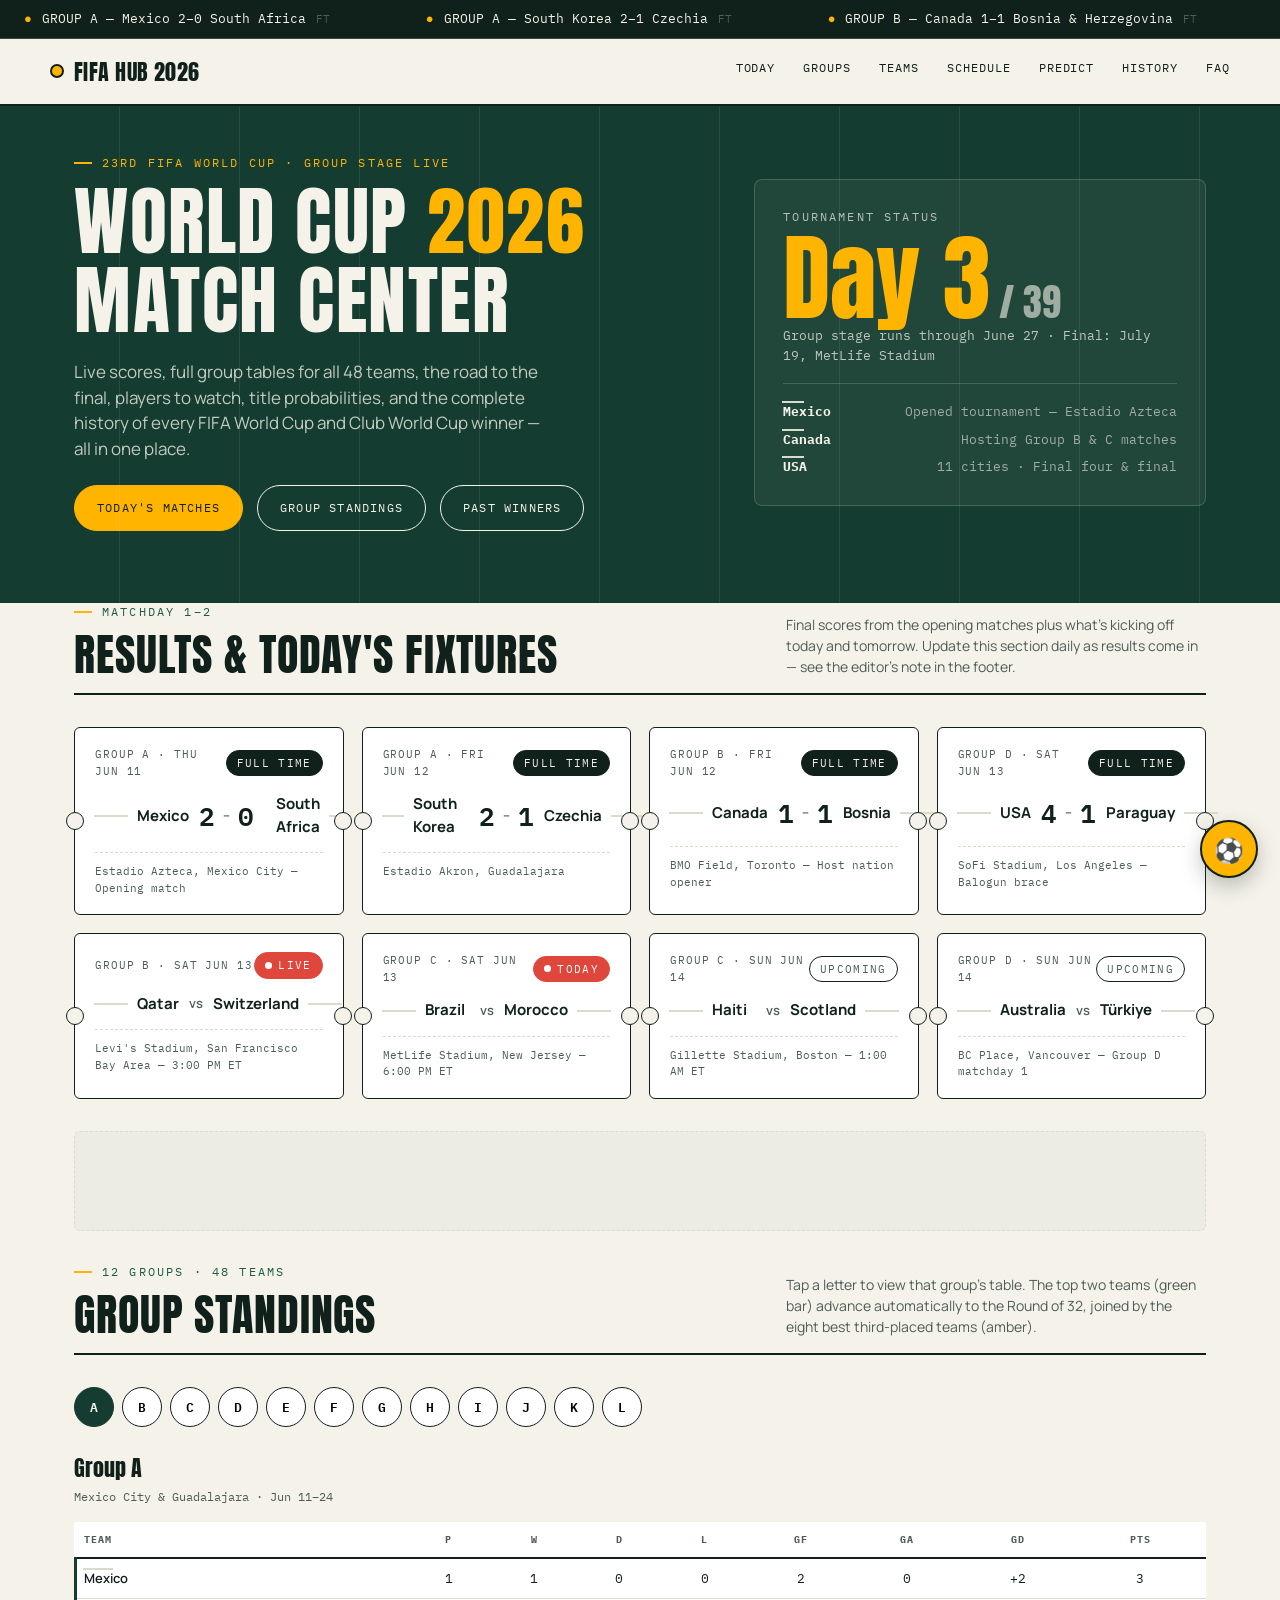
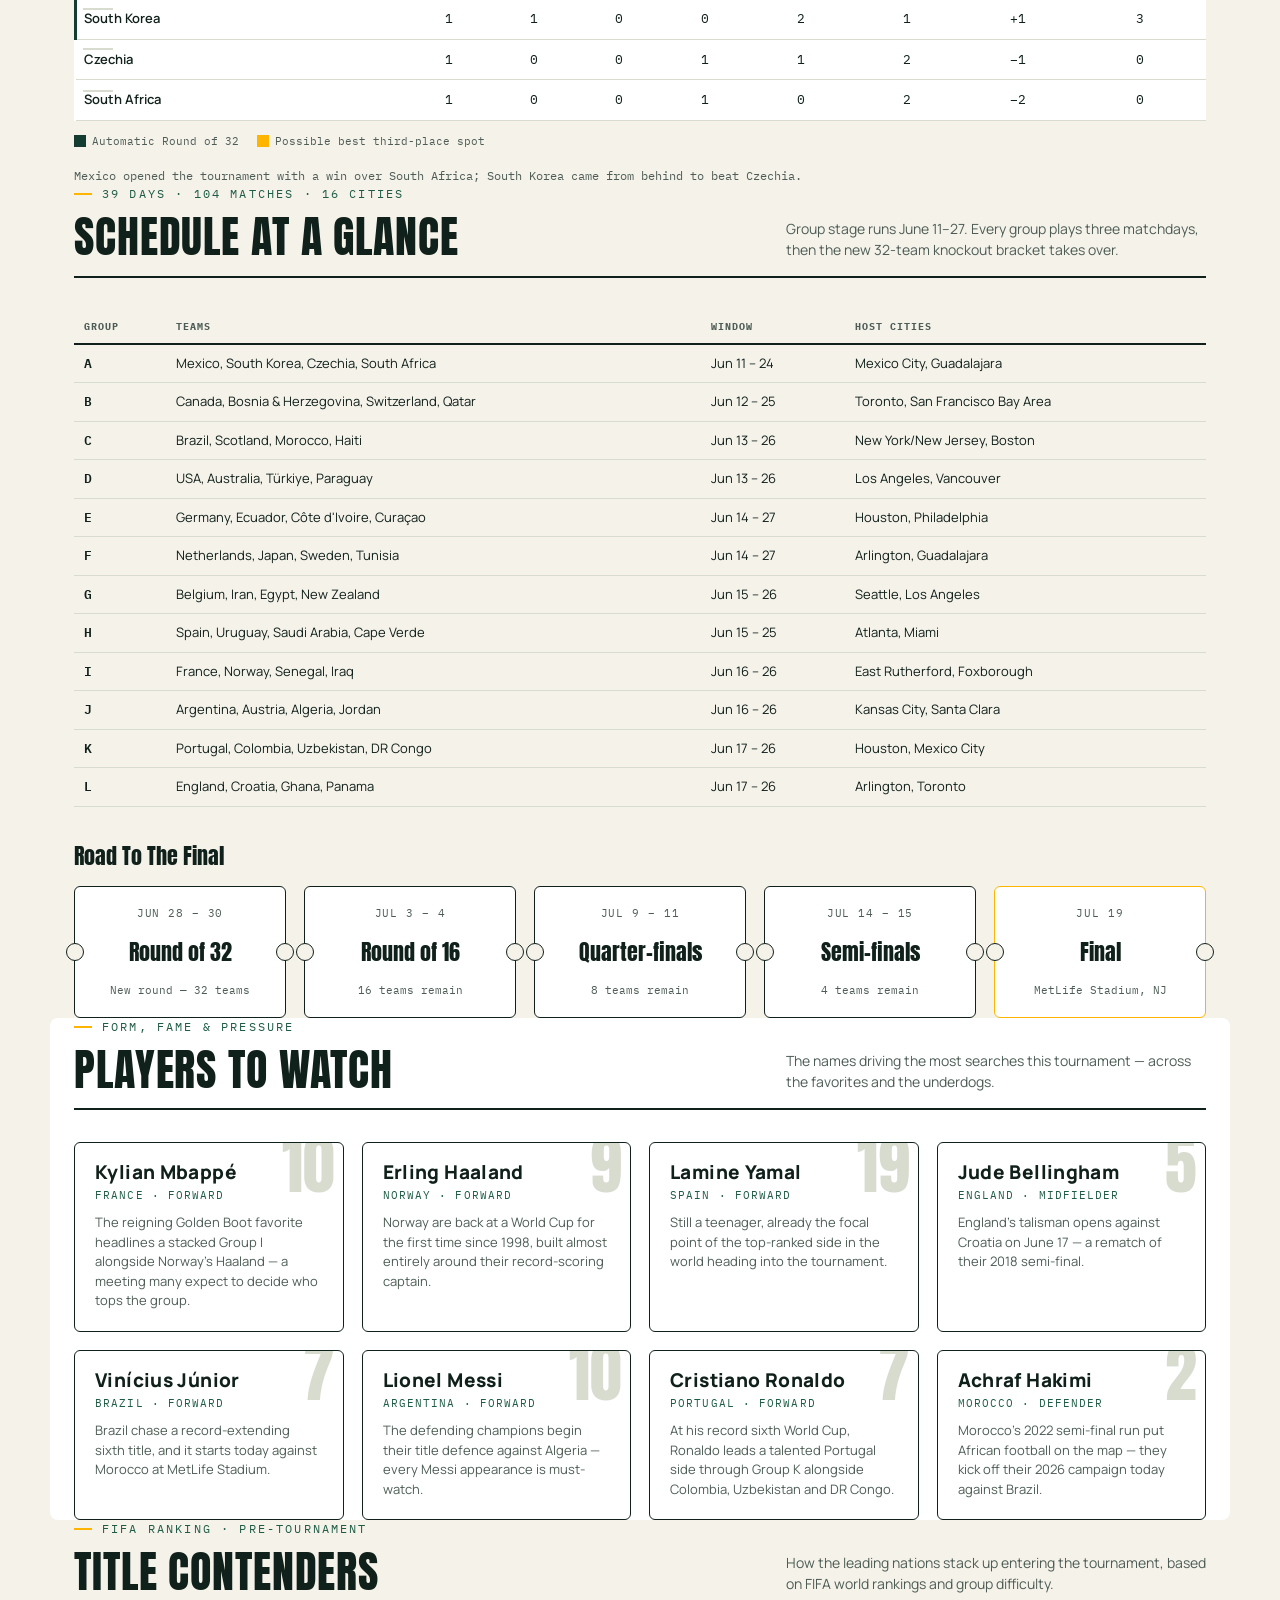
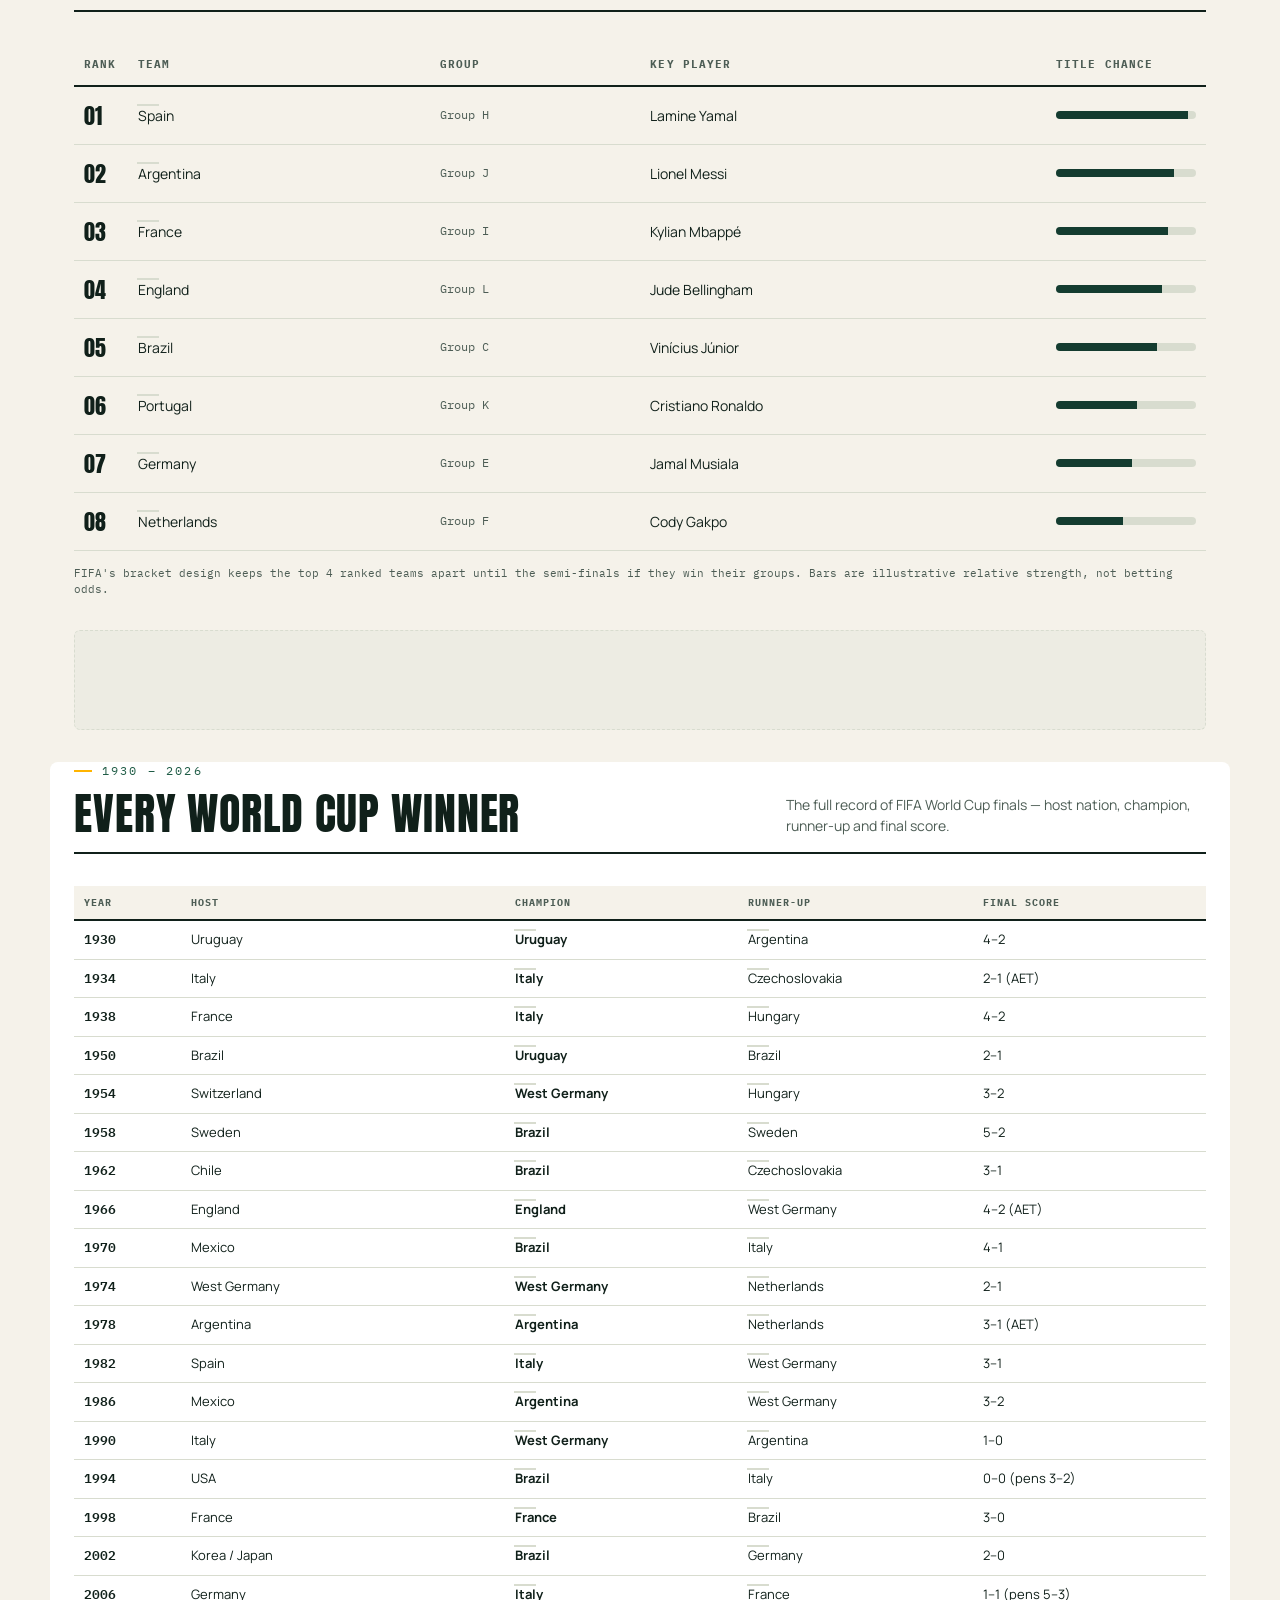
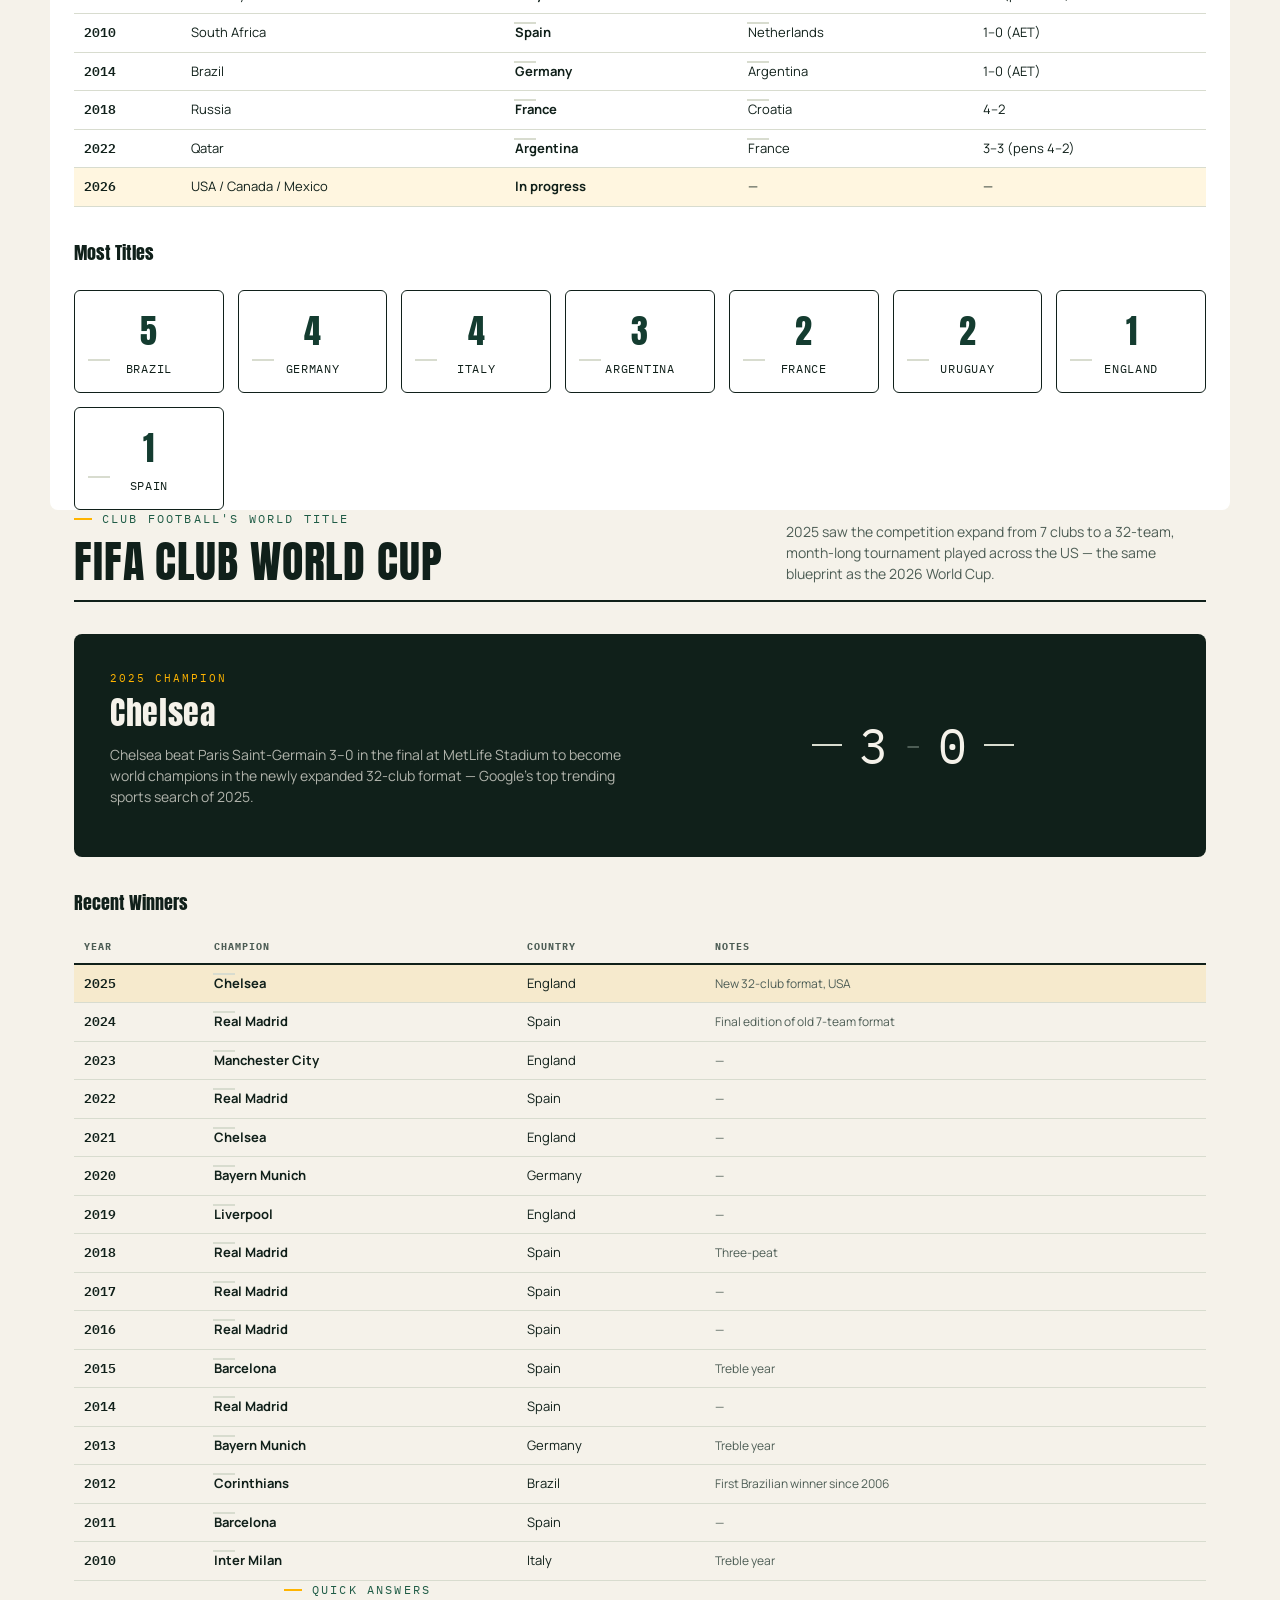
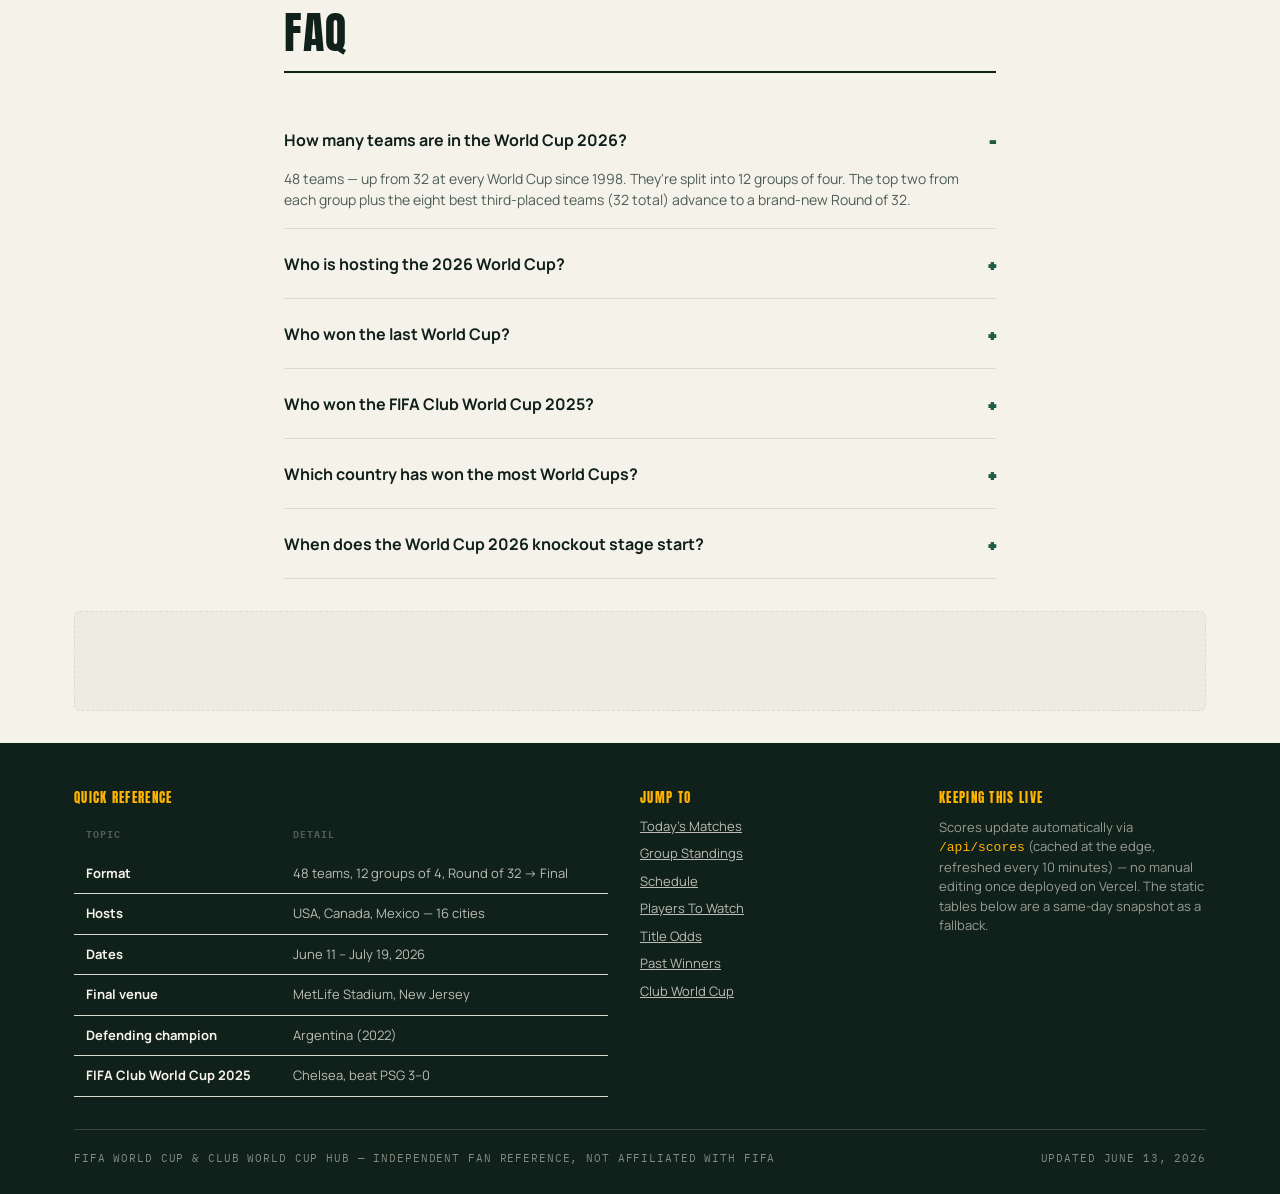
==== index.html @ 1ae53fbd "Add files via upload" ====
<!DOCTYPE html>
<html lang="en">
<head>
<meta charset="UTF-8">
<meta name="viewport" content="width=device-width, initial-scale=1.0">
<title>World Cup 2026 Hub | Live Scores, Groups, Schedule, Past Winners &amp; Club World Cup</title>
<meta name="description" content="FIFA World Cup 2026 hub: live scores and results, full group standings for all 48 teams, match schedule, players to watch, title odds, every World Cup winner since 1930, and the FIFA Club World Cup archive.">
<meta property="og:title" content="World Cup 2026 Hub — Scores, Groups, Schedule &amp; History">
<meta property="og:description" content="Everything FIFA: live World Cup 2026 results, group tables for all 48 teams, the road to the final, and the complete history of World Cup and Club World Cup winners.">
<meta property="og:type" content="website">
<meta name="robots" content="index, follow">
<link rel="canonical" href="https://fifaclub.nx.kg/">
<link rel="preconnect" href="https://fonts.googleapis.com">
<link rel="preconnect" href="https://fonts.gstatic.com" crossorigin>
<link href="https://fonts.googleapis.com/css2?family=Anton&family=IBM+Plex+Mono:wght@400;500;600&family=Manrope:wght@400;500;600;700;800&display=swap" rel="stylesheet">
<link rel="stylesheet" href="style.css">

<!-- Google AdSense — replace ca-pub-XXXXXXXXXXXXXXXX with your publisher ID -->
<script async src="https://pagead2.googlesyndication.com/pagead/js/adsbygoogle.js?client=ca-pub-XXXXXXXXXXXXXXXX" crossorigin="anonymous"></script>

<script type="application/ld+json">
{
  "@context": "https://schema.org",
  "@type": "SportsEvent",
  "name": "FIFA World Cup 2026",
  "sport": "Soccer",
  "startDate": "2026-06-11",
  "endDate": "2026-07-19",
  "location": [
    {"@type":"Place","name":"United States"},
    {"@type":"Place","name":"Canada"},
    {"@type":"Place","name":"Mexico"}
  ],
  "description": "The 2026 FIFA World Cup is the 23rd edition of the tournament, the first to feature 48 teams, co-hosted by the United States, Canada and Mexico from June 11 to July 19, 2026."
}
</script>
<script type="application/ld+json">
{
  "@context": "https://schema.org",
  "@type": "FAQPage",
  "mainEntity": [
    {
      "@type": "Question",
      "name": "How many teams are in the World Cup 2026?",
      "acceptedAnswer": {"@type":"Answer","text":"48 teams, up from 32 in previous tournaments. They are split into 12 groups of four, with the top two from each group plus the eight best third-placed teams advancing to a new round of 32."}
    },
    {
      "@type": "Question",
      "name": "Who is hosting the 2026 World Cup?",
      "acceptedAnswer": {"@type":"Answer","text":"The United States, Canada and Mexico are co-hosting. Matches are played across 16 stadiums in 16 cities, with the final at MetLife Stadium in New Jersey on July 19, 2026."}
    },
    {
      "@type": "Question",
      "name": "Who won the last World Cup?",
      "acceptedAnswer": {"@type":"Answer","text":"Argentina won the 2022 FIFA World Cup in Qatar, beating France on penalties after a 3-3 draw in the final. It was Argentina's third title."}
    },
    {
      "@type": "Question",
      "name": "Who won the FIFA Club World Cup 2025?",
      "acceptedAnswer": {"@type":"Answer","text":"Chelsea won the expanded 32-team FIFA Club World Cup 2025, beating Paris Saint-Germain 3-0 in the final at MetLife Stadium."}
    },
    {
      "@type": "Question",
      "name": "Which country has won the most World Cups?",
      "acceptedAnswer": {"@type":"Answer","text":"Brazil has won the most World Cups with five titles (1958, 1962, 1970, 1994, 2002), followed by Germany and Italy with four each."}
    }
  ]
}
</script>

</head>

<body>

<!-- ===== TICKER ===== -->
<div class="ticker" aria-label="Latest World Cup 2026 scores">
  <div class="ticker-track">
    <span class="ticker-item"><span class="dot">●</span> GROUP A — Mexico 2–0 South Africa <span class="ft">FT</span></span>
    <span class="ticker-item"><span class="dot">●</span> GROUP A — South Korea 2–1 Czechia <span class="ft">FT</span></span>
    <span class="ticker-item"><span class="dot">●</span> GROUP B — Canada 1–1 Bosnia &amp; Herzegovina <span class="ft">FT</span></span>
    <span class="ticker-item"><span class="dot">●</span> GROUP D — USA 4–1 Paraguay <span class="ft">FT</span></span>
    <span class="ticker-item"><span class="live-dot"></span> GROUP B — Qatar vs Switzerland <span class="ft">TODAY 3:00 PM ET</span></span>
    <span class="ticker-item"><span class="live-dot"></span> GROUP C — Brazil vs Morocco <span class="ft">TODAY 6:00 PM ET</span></span>
    <span class="ticker-item"><span class="dot">●</span> GROUP C — Haiti vs Scotland <span class="ft">TOMORROW</span></span>
    <!-- duplicate for seamless scroll -->
    <span class="ticker-item"><span class="dot">●</span> GROUP A — Mexico 2–0 South Africa <span class="ft">FT</span></span>
    <span class="ticker-item"><span class="dot">●</span> GROUP A — South Korea 2–1 Czechia <span class="ft">FT</span></span>
    <span class="ticker-item"><span class="dot">●</span> GROUP B — Canada 1–1 Bosnia &amp; Herzegovina <span class="ft">FT</span></span>
    <span class="ticker-item"><span class="dot">●</span> GROUP D — USA 4–1 Paraguay <span class="ft">FT</span></span>
    <span class="ticker-item"><span class="live-dot"></span> GROUP B — Qatar vs Switzerland <span class="ft">TODAY 3:00 PM ET</span></span>
    <span class="ticker-item"><span class="live-dot"></span> GROUP C — Brazil vs Morocco <span class="ft">TODAY 6:00 PM ET</span></span>
    <span class="ticker-item"><span class="dot">●</span> GROUP C — Haiti vs Scotland <span class="ft">TOMORROW</span></span>
  </div>
</div>

<!-- ===== HEADER ===== -->
<header class="site">
  <div class="wrap nav">
    <div class="logo"><span class="ball"></span> FIFA Hub 2026</div>
    <nav class="nav-links">
      <a href="#today">Today</a>
      <a href="#groups">Groups</a>
      <a href="teams.html">Teams</a>
      <a href="#schedule">Schedule</a>
      <a href="predictions.html">Predict</a>
      <a href="#history">History</a>
      <a href="#faq">FAQ</a>
    </nav>
  </div>
</header>

<!-- ===== HERO ===== -->
<section class="hero" style="padding-top:48px;">
  <div class="wrap hero-grid">
    <div>
      <div class="eyebrow">23rd FIFA World Cup · Group Stage Live</div>
      <h1>World Cup <span>2026</span><br>Match Center</h1>
      <p class="lead">Live scores, full group tables for all 48 teams, the road to the final, players to watch, title probabilities, and the complete history of every FIFA World Cup and Club World Cup winner — all in one place.</p>
      <div class="hero-cta">
        <a href="#today" class="btn primary">Today's Matches</a>
        <a href="#groups" class="btn ghost">Group Standings</a>
        <a href="#history" class="btn ghost">Past Winners</a>
      </div>
    </div>
    <div class="daycard">
      <div class="label">Tournament Status</div>
      <div class="big">Day 3<span style="font-size:0.4em;color:rgba(245,242,234,.6);"> / 39</span></div>
      <div style="font-family:var(--mono);font-size:13px;color:rgba(245,242,234,.75);">Group stage runs through June 27 · Final: July 19, MetLife Stadium</div>
      <hr>
      <div class="host-row"><b><img class="flag-inline" src="https://flagcdn.com/h20/mx.png" alt=""> Mexico</b><span>Opened tournament — Estadio Azteca</span></div>
      <div class="host-row"><b><img class="flag-inline" src="https://flagcdn.com/h20/ca.png" alt=""> Canada</b><span>Hosting Group B &amp; C matches</span></div>
      <div class="host-row"><b><img class="flag-inline" src="https://flagcdn.com/h20/us.png" alt=""> USA</b><span>11 cities · Final four &amp; final</span></div>
    </div>
  </div>
</section>
<!-- ===== TODAY / RESULTS ===== -->
<section id="today" class="wrap">
  <div class="section-head">
    <div>
      <div class="eyebrow">Matchday 1–2</div>
      <h2>Results &amp; Today's Fixtures</h2>
    </div>
    <p>Final scores from the opening matches plus what's kicking off today and tomorrow. Update this section daily as results come in — see the editor's note in the footer.</p>
  </div>
  <div class="match-grid">

    <div class="ticket">
      <div class="meta"><span>Group A · Thu Jun 11</span><span class="tag full">Full Time</span></div>
      <div class="teams">
        <div class="team"><img class="flag" src="https://flagcdn.com/h40/mx.png" alt="" loading="lazy"> Mexico</div>
        <div class="score">2 <span class="vs">–</span> 0</div>
        <div class="team right"><img class="flag" src="https://flagcdn.com/h40/za.png" alt="" loading="lazy"> South Africa</div>
      </div>
      <div class="venue">Estadio Azteca, Mexico City — Opening match</div>
    </div>

    <div class="ticket">
      <div class="meta"><span>Group A · Fri Jun 12</span><span class="tag full">Full Time</span></div>
      <div class="teams">
        <div class="team"><img class="flag" src="https://flagcdn.com/h40/kr.png" alt="" loading="lazy"> South Korea</div>
        <div class="score">2 <span class="vs">–</span> 1</div>
        <div class="team right"><img class="flag" src="https://flagcdn.com/h40/cz.png" alt="" loading="lazy"> Czechia</div>
      </div>
      <div class="venue">Estadio Akron, Guadalajara</div>
    </div>

    <div class="ticket">
      <div class="meta"><span>Group B · Fri Jun 12</span><span class="tag full">Full Time</span></div>
      <div class="teams">
        <div class="team"><img class="flag" src="https://flagcdn.com/h40/ca.png" alt="" loading="lazy"> Canada</div>
        <div class="score">1 <span class="vs">–</span> 1</div>
        <div class="team right"><img class="flag" src="https://flagcdn.com/h40/ba.png" alt="" loading="lazy"> Bosnia</div>
      </div>
      <div class="venue">BMO Field, Toronto — Host nation opener</div>
    </div>

    <div class="ticket">
      <div class="meta"><span>Group D · Sat Jun 13</span><span class="tag full">Full Time</span></div>
      <div class="teams">
        <div class="team"><img class="flag" src="https://flagcdn.com/h40/us.png" alt="" loading="lazy"> USA</div>
        <div class="score">4 <span class="vs">–</span> 1</div>
        <div class="team right"><img class="flag" src="https://flagcdn.com/h40/py.png" alt="" loading="lazy"> Paraguay</div>
      </div>
      <div class="venue">SoFi Stadium, Los Angeles — Balogun brace</div>
    </div>

    <div class="ticket">
      <div class="meta"><span>Group B · Sat Jun 13</span><span class="tag live">Live</span></div>
      <div class="teams">
        <div class="team"><img class="flag" src="https://flagcdn.com/h40/qa.png" alt="" loading="lazy"> Qatar</div>
        <div class="score"><span class="vs">vs</span></div>
        <div class="team right"><img class="flag" src="https://flagcdn.com/h40/ch.png" alt="" loading="lazy"> Switzerland</div>
      </div>
      <div class="venue">Levi's Stadium, San Francisco Bay Area — 3:00 PM ET</div>
    </div>

    <div class="ticket">
      <div class="meta"><span>Group C · Sat Jun 13</span><span class="tag live">Today</span></div>
      <div class="teams">
        <div class="team"><img class="flag" src="https://flagcdn.com/h40/br.png" alt="" loading="lazy"> Brazil</div>
        <div class="score"><span class="vs">vs</span></div>
        <div class="team right"><img class="flag" src="https://flagcdn.com/h40/ma.png" alt="" loading="lazy"> Morocco</div>
      </div>
      <div class="venue">MetLife Stadium, New Jersey — 6:00 PM ET</div>
    </div>

    <div class="ticket">
      <div class="meta"><span>Group C · Sun Jun 14</span><span class="tag">Upcoming</span></div>
      <div class="teams">
        <div class="team"><img class="flag" src="https://flagcdn.com/h40/ht.png" alt="" loading="lazy"> Haiti</div>
        <div class="score"><span class="vs">vs</span></div>
        <div class="team right"><img class="flag" src="https://flagcdn.com/h40/gb-sct.png" alt="" loading="lazy"> Scotland</div>
      </div>
      <div class="venue">Gillette Stadium, Boston — 1:00 AM ET</div>
    </div>

    <div class="ticket">
      <div class="meta"><span>Group D · Sun Jun 14</span><span class="tag">Upcoming</span></div>
      <div class="teams">
        <div class="team"><img class="flag" src="https://flagcdn.com/h40/au.png" alt="" loading="lazy"> Australia</div>
        <div class="score"><span class="vs">vs</span></div>
        <div class="team right"><img class="flag" src="https://flagcdn.com/h40/tr.png" alt="" loading="lazy"> Türkiye</div>
      </div>
      <div class="venue">BC Place, Vancouver — Group D matchday 1</div>
    </div>

  </div>
</section>

<div class="ad-slot">
  <div class="ad-inner">
    <ins class="adsbygoogle" style="display:block;width:100%;" data-ad-client="ca-pub-XXXXXXXXXXXXXXXX" data-ad-slot="XXXXXXXXXX" data-ad-format="auto" data-full-width-responsive="true"></ins>
  </div>
</div>
<script>(adsbygoogle = window.adsbygoogle || []).push({});</script>

<section id="groups" class="wrap">
  <div class="section-head">
    <div><div class="eyebrow">12 Groups · 48 Teams</div><h2>Group Standings</h2></div>
    <p>Tap a letter to view that group's table. The top two teams (green bar) advance automatically to the Round of 32, joined by the eight best third-placed teams (amber).</p>
  </div>
  <div class="group-controls" role="tablist" aria-label="World Cup groups">
    <button class="group-btn active" data-group="A" type="button">A</button>
    <button class="group-btn" data-group="B" type="button">B</button>
    <button class="group-btn" data-group="C" type="button">C</button>
    <button class="group-btn" data-group="D" type="button">D</button>
    <button class="group-btn" data-group="E" type="button">E</button>
    <button class="group-btn" data-group="F" type="button">F</button>
    <button class="group-btn" data-group="G" type="button">G</button>
    <button class="group-btn" data-group="H" type="button">H</button>
    <button class="group-btn" data-group="I" type="button">I</button>
    <button class="group-btn" data-group="J" type="button">J</button>
    <button class="group-btn" data-group="K" type="button">K</button>
    <button class="group-btn" data-group="L" type="button">L</button>
  </div>
  <div class="group-panel active" id="group-A" data-group-panel="A">
    <div class="group-title">Group A</div>
    <div class="group-sub">Mexico City &amp; Guadalajara &middot; Jun 11–24</div>
    <table class="standings">
      <thead><tr><th style="text-align:left;">Team</th><th>P</th><th>W</th><th>D</th><th>L</th><th>GF</th><th>GA</th><th>GD</th><th>Pts</th></tr></thead>
      <tbody>
        <tr><td class="team"><img class="flag" src="https://flagcdn.com/h40/mx.png" alt="" loading="lazy">Mexico</td><td>1</td><td>1</td><td>0</td><td>0</td><td>2</td><td>0</td><td>+2</td><td>3</td></tr>
        <tr><td class="team"><img class="flag" src="https://flagcdn.com/h40/kr.png" alt="" loading="lazy">South Korea</td><td>1</td><td>1</td><td>0</td><td>0</td><td>2</td><td>1</td><td>+1</td><td>3</td></tr>
        <tr><td class="team"><img class="flag" src="https://flagcdn.com/h40/cz.png" alt="" loading="lazy">Czechia</td><td>1</td><td>0</td><td>0</td><td>1</td><td>1</td><td>2</td><td>−1</td><td>0</td></tr>
        <tr><td class="team"><img class="flag" src="https://flagcdn.com/h40/za.png" alt="" loading="lazy">South Africa</td><td>1</td><td>0</td><td>0</td><td>1</td><td>0</td><td>2</td><td>−2</td><td>0</td></tr>
      </tbody>
    </table>
    <div class="group-legend"><span><i class="swatch adv"></i> Automatic Round of 32</span><span><i class="swatch maybe"></i> Possible best third-place spot</span></div>
    <div class="fixtures-mini">Mexico opened the tournament with a win over South Africa; South Korea came from behind to beat Czechia.</div>
  </div>
  <div class="group-panel" id="group-B" data-group-panel="B">
    <div class="group-title">Group B</div>
    <div class="group-sub">Toronto &amp; San Francisco Bay Area &middot; Jun 12–25</div>
    <table class="standings">
      <thead><tr><th style="text-align:left;">Team</th><th>P</th><th>W</th><th>D</th><th>L</th><th>GF</th><th>GA</th><th>GD</th><th>Pts</th></tr></thead>
      <tbody>
        <tr><td class="team"><img class="flag" src="https://flagcdn.com/h40/ca.png" alt="" loading="lazy">Canada</td><td>1</td><td>0</td><td>1</td><td>0</td><td>1</td><td>1</td><td>0</td><td>1</td></tr>
        <tr><td class="team"><img class="flag" src="https://flagcdn.com/h40/ba.png" alt="" loading="lazy">Bosnia &amp; Herzegovina</td><td>1</td><td>0</td><td>1</td><td>0</td><td>1</td><td>1</td><td>0</td><td>1</td></tr>
        <tr><td class="team"><img class="flag" src="https://flagcdn.com/h40/ch.png" alt="" loading="lazy">Switzerland</td><td>0</td><td>0</td><td>0</td><td>0</td><td>0</td><td>0</td><td>0</td><td>0</td></tr>
        <tr><td class="team"><img class="flag" src="https://flagcdn.com/h40/qa.png" alt="" loading="lazy">Qatar</td><td>0</td><td>0</td><td>0</td><td>0</td><td>0</td><td>0</td><td>0</td><td>0</td></tr>
      </tbody>
    </table>
    <div class="group-legend"><span><i class="swatch adv"></i> Automatic Round of 32</span><span><i class="swatch maybe"></i> Possible best third-place spot</span></div>
    <div class="fixtures-mini">Canada's first-ever World Cup point came via a 1–1 draw with Bosnia. Qatar face Switzerland today.</div>
  </div>
  <div class="group-panel" id="group-C" data-group-panel="C">
    <div class="group-title">Group C</div>
    <div class="group-sub">New York/New Jersey &amp; Boston &middot; Jun 13–26</div>
    <table class="standings">
      <thead><tr><th style="text-align:left;">Team</th><th>P</th><th>W</th><th>D</th><th>L</th><th>GF</th><th>GA</th><th>GD</th><th>Pts</th></tr></thead>
      <tbody>
        <tr><td class="team"><img class="flag" src="https://flagcdn.com/h40/br.png" alt="" loading="lazy">Brazil</td><td>0</td><td>0</td><td>0</td><td>0</td><td>0</td><td>0</td><td>0</td><td>0</td></tr>
        <tr><td class="team"><img class="flag" src="https://flagcdn.com/h40/gb-sct.png" alt="" loading="lazy">Scotland</td><td>0</td><td>0</td><td>0</td><td>0</td><td>0</td><td>0</td><td>0</td><td>0</td></tr>
        <tr><td class="team"><img class="flag" src="https://flagcdn.com/h40/ma.png" alt="" loading="lazy">Morocco</td><td>0</td><td>0</td><td>0</td><td>0</td><td>0</td><td>0</td><td>0</td><td>0</td></tr>
        <tr><td class="team"><img class="flag" src="https://flagcdn.com/h40/ht.png" alt="" loading="lazy">Haiti</td><td>0</td><td>0</td><td>0</td><td>0</td><td>0</td><td>0</td><td>0</td><td>0</td></tr>
      </tbody>
    </table>
    <div class="group-legend"><span><i class="swatch adv"></i> Automatic Round of 32</span><span><i class="swatch maybe"></i> Possible best third-place spot</span></div>
    <div class="fixtures-mini">Brazil face Morocco today at MetLife Stadium; Haiti play their first World Cup match in 52 years against Scotland.</div>
  </div>
  <div class="group-panel" id="group-D" data-group-panel="D">
    <div class="group-title">Group D</div>
    <div class="group-sub">Los Angeles &amp; Vancouver &middot; Jun 13–26</div>
    <table class="standings">
      <thead><tr><th style="text-align:left;">Team</th><th>P</th><th>W</th><th>D</th><th>L</th><th>GF</th><th>GA</th><th>GD</th><th>Pts</th></tr></thead>
      <tbody>
        <tr><td class="team"><img class="flag" src="https://flagcdn.com/h40/us.png" alt="" loading="lazy">USA</td><td>1</td><td>1</td><td>0</td><td>0</td><td>4</td><td>1</td><td>+3</td><td>3</td></tr>
        <tr><td class="team"><img class="flag" src="https://flagcdn.com/h40/au.png" alt="" loading="lazy">Australia</td><td>0</td><td>0</td><td>0</td><td>0</td><td>0</td><td>0</td><td>0</td><td>0</td></tr>
        <tr><td class="team"><img class="flag" src="https://flagcdn.com/h40/tr.png" alt="" loading="lazy">Türkiye</td><td>0</td><td>0</td><td>0</td><td>0</td><td>0</td><td>0</td><td>0</td><td>0</td></tr>
        <tr><td class="team"><img class="flag" src="https://flagcdn.com/h40/py.png" alt="" loading="lazy">Paraguay</td><td>1</td><td>0</td><td>0</td><td>1</td><td>1</td><td>4</td><td>−3</td><td>0</td></tr>
      </tbody>
    </table>
    <div class="group-legend"><span><i class="swatch adv"></i> Automatic Round of 32</span><span><i class="swatch maybe"></i> Possible best third-place spot</span></div>
    <div class="fixtures-mini">The co-host USA opened with a 4–1 win over Paraguay, Folarin Balogun scoring twice.</div>
  </div>
  <div class="group-panel" id="group-E" data-group-panel="E">
    <div class="group-title">Group E</div>
    <div class="group-sub">Houston &amp; Philadelphia &middot; Jun 14–27</div>
    <table class="standings">
      <thead><tr><th style="text-align:left;">Team</th><th>P</th><th>W</th><th>D</th><th>L</th><th>GF</th><th>GA</th><th>GD</th><th>Pts</th></tr></thead>
      <tbody>
        <tr><td class="team"><img class="flag" src="https://flagcdn.com/h40/de.png" alt="" loading="lazy">Germany</td><td>0</td><td>0</td><td>0</td><td>0</td><td>0</td><td>0</td><td>0</td><td>0</td></tr>
        <tr><td class="team"><img class="flag" src="https://flagcdn.com/h40/ec.png" alt="" loading="lazy">Ecuador</td><td>0</td><td>0</td><td>0</td><td>0</td><td>0</td><td>0</td><td>0</td><td>0</td></tr>
        <tr><td class="team"><img class="flag" src="https://flagcdn.com/h40/ci.png" alt="" loading="lazy">Côte d'Ivoire</td><td>0</td><td>0</td><td>0</td><td>0</td><td>0</td><td>0</td><td>0</td><td>0</td></tr>
        <tr><td class="team"><img class="flag" src="https://flagcdn.com/h40/cw.png" alt="" loading="lazy">Curaçao</td><td>0</td><td>0</td><td>0</td><td>0</td><td>0</td><td>0</td><td>0</td><td>0</td></tr>
      </tbody>
    </table>
    <div class="group-legend"><span><i class="swatch adv"></i> Automatic Round of 32</span><span><i class="swatch maybe"></i> Possible best third-place spot</span></div>
    <div class="fixtures-mini">Curaçao — population under 150,000 — make their World Cup debut as the smallest nation ever to qualify.</div>
  </div>
  <div class="group-panel" id="group-F" data-group-panel="F">
    <div class="group-title">Group F</div>
    <div class="group-sub">Arlington &amp; Guadalajara &middot; Jun 14–27</div>
    <table class="standings">
      <thead><tr><th style="text-align:left;">Team</th><th>P</th><th>W</th><th>D</th><th>L</th><th>GF</th><th>GA</th><th>GD</th><th>Pts</th></tr></thead>
      <tbody>
        <tr><td class="team"><img class="flag" src="https://flagcdn.com/h40/nl.png" alt="" loading="lazy">Netherlands</td><td>0</td><td>0</td><td>0</td><td>0</td><td>0</td><td>0</td><td>0</td><td>0</td></tr>
        <tr><td class="team"><img class="flag" src="https://flagcdn.com/h40/jp.png" alt="" loading="lazy">Japan</td><td>0</td><td>0</td><td>0</td><td>0</td><td>0</td><td>0</td><td>0</td><td>0</td></tr>
        <tr><td class="team"><img class="flag" src="https://flagcdn.com/h40/se.png" alt="" loading="lazy">Sweden</td><td>0</td><td>0</td><td>0</td><td>0</td><td>0</td><td>0</td><td>0</td><td>0</td></tr>
        <tr><td class="team"><img class="flag" src="https://flagcdn.com/h40/tn.png" alt="" loading="lazy">Tunisia</td><td>0</td><td>0</td><td>0</td><td>0</td><td>0</td><td>0</td><td>0</td><td>0</td></tr>
      </tbody>
    </table>
    <div class="group-legend"><span><i class="swatch adv"></i> Automatic Round of 32</span><span><i class="swatch maybe"></i> Possible best third-place spot</span></div>
    <div class="fixtures-mini">Sweden return to the World Cup for the first time since 2018.</div>
  </div>
  <div class="group-panel" id="group-G" data-group-panel="G">
    <div class="group-title">Group G</div>
    <div class="group-sub">Seattle &amp; Los Angeles &middot; Jun 15–26</div>
    <table class="standings">
      <thead><tr><th style="text-align:left;">Team</th><th>P</th><th>W</th><th>D</th><th>L</th><th>GF</th><th>GA</th><th>GD</th><th>Pts</th></tr></thead>
      <tbody>
        <tr><td class="team"><img class="flag" src="https://flagcdn.com/h40/be.png" alt="" loading="lazy">Belgium</td><td>0</td><td>0</td><td>0</td><td>0</td><td>0</td><td>0</td><td>0</td><td>0</td></tr>
        <tr><td class="team"><img class="flag" src="https://flagcdn.com/h40/ir.png" alt="" loading="lazy">Iran</td><td>0</td><td>0</td><td>0</td><td>0</td><td>0</td><td>0</td><td>0</td><td>0</td></tr>
        <tr><td class="team"><img class="flag" src="https://flagcdn.com/h40/eg.png" alt="" loading="lazy">Egypt</td><td>0</td><td>0</td><td>0</td><td>0</td><td>0</td><td>0</td><td>0</td><td>0</td></tr>
        <tr><td class="team"><img class="flag" src="https://flagcdn.com/h40/nz.png" alt="" loading="lazy">New Zealand</td><td>0</td><td>0</td><td>0</td><td>0</td><td>0</td><td>0</td><td>0</td><td>0</td></tr>
      </tbody>
    </table>
    <div class="group-legend"><span><i class="swatch adv"></i> Automatic Round of 32</span><span><i class="swatch maybe"></i> Possible best third-place spot</span></div>
    <div class="fixtures-mini">Egypt return for the first time since 1990; New Zealand qualified via the inter-confederation playoff.</div>
  </div>
  <div class="group-panel" id="group-H" data-group-panel="H">
    <div class="group-title">Group H</div>
    <div class="group-sub">Atlanta &amp; Miami &middot; Jun 15–25</div>
    <table class="standings">
      <thead><tr><th style="text-align:left;">Team</th><th>P</th><th>W</th><th>D</th><th>L</th><th>GF</th><th>GA</th><th>GD</th><th>Pts</th></tr></thead>
      <tbody>
        <tr><td class="team"><img class="flag" src="https://flagcdn.com/h40/es.png" alt="" loading="lazy">Spain</td><td>0</td><td>0</td><td>0</td><td>0</td><td>0</td><td>0</td><td>0</td><td>0</td></tr>
        <tr><td class="team"><img class="flag" src="https://flagcdn.com/h40/uy.png" alt="" loading="lazy">Uruguay</td><td>0</td><td>0</td><td>0</td><td>0</td><td>0</td><td>0</td><td>0</td><td>0</td></tr>
        <tr><td class="team"><img class="flag" src="https://flagcdn.com/h40/sa.png" alt="" loading="lazy">Saudi Arabia</td><td>0</td><td>0</td><td>0</td><td>0</td><td>0</td><td>0</td><td>0</td><td>0</td></tr>
        <tr><td class="team"><img class="flag" src="https://flagcdn.com/h40/cv.png" alt="" loading="lazy">Cape Verde</td><td>0</td><td>0</td><td>0</td><td>0</td><td>0</td><td>0</td><td>0</td><td>0</td></tr>
      </tbody>
    </table>
    <div class="group-legend"><span><i class="swatch adv"></i> Automatic Round of 32</span><span><i class="swatch maybe"></i> Possible best third-place spot</span></div>
    <div class="fixtures-mini">Cape Verde — the smallest African nation ever to qualify — make their World Cup debut. Spain enter as FIFA's top-ranked side.</div>
  </div>
  <div class="group-panel" id="group-I" data-group-panel="I">
    <div class="group-title">Group I</div>
    <div class="group-sub">East Rutherford &amp; Foxborough &middot; Jun 16–26</div>
    <table class="standings">
      <thead><tr><th style="text-align:left;">Team</th><th>P</th><th>W</th><th>D</th><th>L</th><th>GF</th><th>GA</th><th>GD</th><th>Pts</th></tr></thead>
      <tbody>
        <tr><td class="team"><img class="flag" src="https://flagcdn.com/h40/fr.png" alt="" loading="lazy">France</td><td>0</td><td>0</td><td>0</td><td>0</td><td>0</td><td>0</td><td>0</td><td>0</td></tr>
        <tr><td class="team"><img class="flag" src="https://flagcdn.com/h40/no.png" alt="" loading="lazy">Norway</td><td>0</td><td>0</td><td>0</td><td>0</td><td>0</td><td>0</td><td>0</td><td>0</td></tr>
        <tr><td class="team"><img class="flag" src="https://flagcdn.com/h40/sn.png" alt="" loading="lazy">Senegal</td><td>0</td><td>0</td><td>0</td><td>0</td><td>0</td><td>0</td><td>0</td><td>0</td></tr>
        <tr><td class="team"><img class="flag" src="https://flagcdn.com/h40/iq.png" alt="" loading="lazy">Iraq</td><td>0</td><td>0</td><td>0</td><td>0</td><td>0</td><td>0</td><td>0</td><td>0</td></tr>
      </tbody>
    </table>
    <div class="group-legend"><span><i class="swatch adv"></i> Automatic Round of 32</span><span><i class="swatch maybe"></i> Possible best third-place spot</span></div>
    <div class="fixtures-mini">Norway, led by Erling Haaland, qualify for their first World Cup since 1998.</div>
  </div>
  <div class="group-panel" id="group-J" data-group-panel="J">
    <div class="group-title">Group J</div>
    <div class="group-sub">Kansas City &amp; Santa Clara &middot; Jun 16–26</div>
    <table class="standings">
      <thead><tr><th style="text-align:left;">Team</th><th>P</th><th>W</th><th>D</th><th>L</th><th>GF</th><th>GA</th><th>GD</th><th>Pts</th></tr></thead>
      <tbody>
        <tr><td class="team"><img class="flag" src="https://flagcdn.com/h40/ar.png" alt="" loading="lazy">Argentina</td><td>0</td><td>0</td><td>0</td><td>0</td><td>0</td><td>0</td><td>0</td><td>0</td></tr>
        <tr><td class="team"><img class="flag" src="https://flagcdn.com/h40/at.png" alt="" loading="lazy">Austria</td><td>0</td><td>0</td><td>0</td><td>0</td><td>0</td><td>0</td><td>0</td><td>0</td></tr>
        <tr><td class="team"><img class="flag" src="https://flagcdn.com/h40/dz.png" alt="" loading="lazy">Algeria</td><td>0</td><td>0</td><td>0</td><td>0</td><td>0</td><td>0</td><td>0</td><td>0</td></tr>
        <tr><td class="team"><img class="flag" src="https://flagcdn.com/h40/jo.png" alt="" loading="lazy">Jordan</td><td>0</td><td>0</td><td>0</td><td>0</td><td>0</td><td>0</td><td>0</td><td>0</td></tr>
      </tbody>
    </table>
    <div class="group-legend"><span><i class="swatch adv"></i> Automatic Round of 32</span><span><i class="swatch maybe"></i> Possible best third-place spot</span></div>
    <div class="fixtures-mini">Defending champions Argentina open their title defence against Algeria. Jordan make their World Cup debut.</div>
  </div>
  <div class="group-panel" id="group-K" data-group-panel="K">
    <div class="group-title">Group K</div>
    <div class="group-sub">Houston &amp; Mexico City &middot; Jun 17–26</div>
    <table class="standings">
      <thead><tr><th style="text-align:left;">Team</th><th>P</th><th>W</th><th>D</th><th>L</th><th>GF</th><th>GA</th><th>GD</th><th>Pts</th></tr></thead>
      <tbody>
        <tr><td class="team"><img class="flag" src="https://flagcdn.com/h40/pt.png" alt="" loading="lazy">Portugal</td><td>0</td><td>0</td><td>0</td><td>0</td><td>0</td><td>0</td><td>0</td><td>0</td></tr>
        <tr><td class="team"><img class="flag" src="https://flagcdn.com/h40/co.png" alt="" loading="lazy">Colombia</td><td>0</td><td>0</td><td>0</td><td>0</td><td>0</td><td>0</td><td>0</td><td>0</td></tr>
        <tr><td class="team"><img class="flag" src="https://flagcdn.com/h40/uz.png" alt="" loading="lazy">Uzbekistan</td><td>0</td><td>0</td><td>0</td><td>0</td><td>0</td><td>0</td><td>0</td><td>0</td></tr>
        <tr><td class="team"><img class="flag" src="https://flagcdn.com/h40/cd.png" alt="" loading="lazy">DR Congo</td><td>0</td><td>0</td><td>0</td><td>0</td><td>0</td><td>0</td><td>0</td><td>0</td></tr>
      </tbody>
    </table>
    <div class="group-legend"><span><i class="swatch adv"></i> Automatic Round of 32</span><span><i class="swatch maybe"></i> Possible best third-place spot</span></div>
    <div class="fixtures-mini">Uzbekistan and DR Congo both make their World Cup debuts in Group K.</div>
  </div>
  <div class="group-panel" id="group-L" data-group-panel="L">
    <div class="group-title">Group L</div>
    <div class="group-sub">Arlington &amp; Toronto &middot; Jun 17–26</div>
    <table class="standings">
      <thead><tr><th style="text-align:left;">Team</th><th>P</th><th>W</th><th>D</th><th>L</th><th>GF</th><th>GA</th><th>GD</th><th>Pts</th></tr></thead>
      <tbody>
        <tr><td class="team"><img class="flag" src="https://flagcdn.com/h40/gb-eng.png" alt="" loading="lazy">England</td><td>0</td><td>0</td><td>0</td><td>0</td><td>0</td><td>0</td><td>0</td><td>0</td></tr>
        <tr><td class="team"><img class="flag" src="https://flagcdn.com/h40/hr.png" alt="" loading="lazy">Croatia</td><td>0</td><td>0</td><td>0</td><td>0</td><td>0</td><td>0</td><td>0</td><td>0</td></tr>
        <tr><td class="team"><img class="flag" src="https://flagcdn.com/h40/gh.png" alt="" loading="lazy">Ghana</td><td>0</td><td>0</td><td>0</td><td>0</td><td>0</td><td>0</td><td>0</td><td>0</td></tr>
        <tr><td class="team"><img class="flag" src="https://flagcdn.com/h40/pa.png" alt="" loading="lazy">Panama</td><td>0</td><td>0</td><td>0</td><td>0</td><td>0</td><td>0</td><td>0</td><td>0</td></tr>
      </tbody>
    </table>
    <div class="group-legend"><span><i class="swatch adv"></i> Automatic Round of 32</span><span><i class="swatch maybe"></i> Possible best third-place spot</span></div>
    <div class="fixtures-mini">England open against Croatia on June 17 — a repeat of their 2018 semi-final.</div>
  </div>
</section>
<!-- ===== SCHEDULE ===== -->
<section id="schedule" class="wrap">
  <div class="section-head">
    <div><div class="eyebrow">39 Days · 104 Matches · 16 Cities</div><h2>Schedule At A Glance</h2></div>
    <p>Group stage runs June 11–27. Every group plays three matchdays, then the new 32-team knockout bracket takes over.</p>
  </div>

  <div class="history-wrap">
  <table class="history" style="margin-bottom:32px;">
    <thead><tr><th>Group</th><th>Teams</th><th>Window</th><th>Host Cities</th></tr></thead>
    <tbody>
      <tr><td class="year">A</td><td>Mexico, South Korea, Czechia, South Africa</td><td>Jun 11 – 24</td><td>Mexico City, Guadalajara</td></tr>
      <tr><td class="year">B</td><td>Canada, Bosnia &amp; Herzegovina, Switzerland, Qatar</td><td>Jun 12 – 25</td><td>Toronto, San Francisco Bay Area</td></tr>
      <tr><td class="year">C</td><td>Brazil, Scotland, Morocco, Haiti</td><td>Jun 13 – 26</td><td>New York/New Jersey, Boston</td></tr>
      <tr><td class="year">D</td><td>USA, Australia, Türkiye, Paraguay</td><td>Jun 13 – 26</td><td>Los Angeles, Vancouver</td></tr>
      <tr><td class="year">E</td><td>Germany, Ecuador, Côte d'Ivoire, Curaçao</td><td>Jun 14 – 27</td><td>Houston, Philadelphia</td></tr>
      <tr><td class="year">F</td><td>Netherlands, Japan, Sweden, Tunisia</td><td>Jun 14 – 27</td><td>Arlington, Guadalajara</td></tr>
      <tr><td class="year">G</td><td>Belgium, Iran, Egypt, New Zealand</td><td>Jun 15 – 26</td><td>Seattle, Los Angeles</td></tr>
      <tr><td class="year">H</td><td>Spain, Uruguay, Saudi Arabia, Cape Verde</td><td>Jun 15 – 25</td><td>Atlanta, Miami</td></tr>
      <tr><td class="year">I</td><td>France, Norway, Senegal, Iraq</td><td>Jun 16 – 26</td><td>East Rutherford, Foxborough</td></tr>
      <tr><td class="year">J</td><td>Argentina, Austria, Algeria, Jordan</td><td>Jun 16 – 26</td><td>Kansas City, Santa Clara</td></tr>
      <tr><td class="year">K</td><td>Portugal, Colombia, Uzbekistan, DR Congo</td><td>Jun 17 – 26</td><td>Houston, Mexico City</td></tr>
      <tr><td class="year">L</td><td>England, Croatia, Ghana, Panama</td><td>Jun 17 – 26</td><td>Arlington, Toronto</td></tr>
    </tbody>
  </table>
  </div>

  <div class="group-title" style="margin-bottom:14px;">Road To The Final</div>
  <div class="match-grid" style="grid-template-columns:repeat(auto-fill,minmax(180px,1fr));">
    <div class="ticket" style="align-items:center;text-align:center;">
      <div class="meta" style="justify-content:center;">Jun 28 – 30</div>
      <div style="font-family:var(--display);font-size:22px;">Round of 32</div>
      <div class="venue" style="border:none;padding:0;text-align:center;">New round — 32 teams</div>
    </div>
    <div class="ticket" style="align-items:center;text-align:center;">
      <div class="meta" style="justify-content:center;">Jul 3 – 4</div>
      <div style="font-family:var(--display);font-size:22px;">Round of 16</div>
      <div class="venue" style="border:none;padding:0;text-align:center;">16 teams remain</div>
    </div>
    <div class="ticket" style="align-items:center;text-align:center;">
      <div class="meta" style="justify-content:center;">Jul 9 – 11</div>
      <div style="font-family:var(--display);font-size:22px;">Quarter-finals</div>
      <div class="venue" style="border:none;padding:0;text-align:center;">8 teams remain</div>
    </div>
    <div class="ticket" style="align-items:center;text-align:center;">
      <div class="meta" style="justify-content:center;">Jul 14 – 15</div>
      <div style="font-family:var(--display);font-size:22px;">Semi-finals</div>
      <div class="venue" style="border:none;padding:0;text-align:center;">4 teams remain</div>
    </div>
    <div class="ticket" style="align-items:center;text-align:center;border-color:var(--amber);">
      <div class="meta" style="justify-content:center;">Jul 19</div>
      <div style="font-family:var(--display);font-size:22px;">Final</div>
      <div class="venue" style="border:none;padding:0;text-align:center;">MetLife Stadium, NJ</div>
    </div>
  </div>
</section>

<!-- ===== PLAYERS TO WATCH ===== -->
<section id="players" class="wrap" style="background:var(--paper);border-radius:8px;">
  <div class="section-head">
    <div><div class="eyebrow">Form, Fame &amp; Pressure</div><h2>Players To Watch</h2></div>
    <p>The names driving the most searches this tournament — across the favorites and the underdogs.</p>
  </div>
  <div class="player-grid">
    <div class="player-card"><span class="num">10</span><h3>Kylian Mbappé</h3><div class="role">France · Forward</div><p>The reigning Golden Boot favorite headlines a stacked Group I alongside Norway's Haaland — a meeting many expect to decide who tops the group.</p></div>
    <div class="player-card"><span class="num">9</span><h3>Erling Haaland</h3><div class="role">Norway · Forward</div><p>Norway are back at a World Cup for the first time since 1998, built almost entirely around their record-scoring captain.</p></div>
    <div class="player-card"><span class="num">19</span><h3>Lamine Yamal</h3><div class="role">Spain · Forward</div><p>Still a teenager, already the focal point of the top-ranked side in the world heading into the tournament.</p></div>
    <div class="player-card"><span class="num">5</span><h3>Jude Bellingham</h3><div class="role">England · Midfielder</div><p>England's talisman opens against Croatia on June 17 — a rematch of their 2018 semi-final.</p></div>
    <div class="player-card"><span class="num">7</span><h3>Vinícius Júnior</h3><div class="role">Brazil · Forward</div><p>Brazil chase a record-extending sixth title, and it starts today against Morocco at MetLife Stadium.</p></div>
    <div class="player-card"><span class="num">10</span><h3>Lionel Messi</h3><div class="role">Argentina · Forward</div><p>The defending champions begin their title defence against Algeria — every Messi appearance is must-watch.</p></div>
    <div class="player-card"><span class="num">7</span><h3>Cristiano Ronaldo</h3><div class="role">Portugal · Forward</div><p>At his record sixth World Cup, Ronaldo leads a talented Portugal side through Group K alongside Colombia, Uzbekistan and DR Congo.</p></div>
    <div class="player-card"><span class="num">2</span><h3>Achraf Hakimi</h3><div class="role">Morocco · Defender</div><p>Morocco's 2022 semi-final run put African football on the map — they kick off their 2026 campaign today against Brazil.</p></div>
  </div>
</section>
<!-- ===== TITLE FAVORITES ===== -->
<section id="favorites" class="wrap">
  <div class="section-head">
    <div><div class="eyebrow">FIFA Ranking · Pre-Tournament</div><h2>Title Contenders</h2></div>
    <p>How the leading nations stack up entering the tournament, based on FIFA world rankings and group difficulty.</p>
  </div>
  <table class="favorites">
    <thead><tr><th>Rank</th><th>Team</th><th>Group</th><th>Key Player</th><th>Title Chance</th></tr></thead>
    <tbody>
      <tr><td class="rank">01</td><td><img class="flag-inline" src="https://flagcdn.com/h20/es.png" alt=""> Spain</td><td class="pathway">Group H</td><td>Lamine Yamal</td><td class="bar-cell"><div class="bar"><i style="width:94%;"></i></div></td></tr>
      <tr><td class="rank">02</td><td><img class="flag-inline" src="https://flagcdn.com/h20/ar.png" alt=""> Argentina</td><td class="pathway">Group J</td><td>Lionel Messi</td><td class="bar-cell"><div class="bar"><i style="width:84%;"></i></div></td></tr>
      <tr><td class="rank">03</td><td><img class="flag-inline" src="https://flagcdn.com/h20/fr.png" alt=""> France</td><td class="pathway">Group I</td><td>Kylian Mbappé</td><td class="bar-cell"><div class="bar"><i style="width:80%;"></i></div></td></tr>
      <tr><td class="rank">04</td><td><img class="flag-inline" src="https://flagcdn.com/h20/gb-eng.png" alt=""> England</td><td class="pathway">Group L</td><td>Jude Bellingham</td><td class="bar-cell"><div class="bar"><i style="width:76%;"></i></div></td></tr>
      <tr><td class="rank">05</td><td><img class="flag-inline" src="https://flagcdn.com/h20/br.png" alt=""> Brazil</td><td class="pathway">Group C</td><td>Vinícius Júnior</td><td class="bar-cell"><div class="bar"><i style="width:72%;"></i></div></td></tr>
      <tr><td class="rank">06</td><td><img class="flag-inline" src="https://flagcdn.com/h20/pt.png" alt=""> Portugal</td><td class="pathway">Group K</td><td>Cristiano Ronaldo</td><td class="bar-cell"><div class="bar"><i style="width:58%;"></i></div></td></tr>
      <tr><td class="rank">07</td><td><img class="flag-inline" src="https://flagcdn.com/h20/de.png" alt=""> Germany</td><td class="pathway">Group E</td><td>Jamal Musiala</td><td class="bar-cell"><div class="bar"><i style="width:54%;"></i></div></td></tr>
      <tr><td class="rank">08</td><td><img class="flag-inline" src="https://flagcdn.com/h20/nl.png" alt=""> Netherlands</td><td class="pathway">Group F</td><td>Cody Gakpo</td><td class="bar-cell"><div class="bar"><i style="width:48%;"></i></div></td></tr>
    </tbody>
  </table>
  <p style="font-family:var(--mono);font-size:11px;color:var(--ink-soft);margin-top:14px;">FIFA's bracket design keeps the top 4 ranked teams apart until the semi-finals if they win their groups. Bars are illustrative relative strength, not betting odds.</p>
</section>

<div class="ad-slot">
  <div class="ad-inner">
    <ins class="adsbygoogle" style="display:block;width:100%;" data-ad-client="ca-pub-XXXXXXXXXXXXXXXX" data-ad-slot="XXXXXXXXXX" data-ad-format="auto" data-full-width-responsive="true"></ins>
  </div>
</div>
<script>(adsbygoogle = window.adsbygoogle || []).push({});</script>

<section id="history" class="wrap" style="background:var(--paper);border-radius:8px;">
  <div class="section-head">
    <div><div class="eyebrow">1930 – 2026</div><h2>Every World Cup Winner</h2></div>
    <p>The full record of FIFA World Cup finals — host nation, champion, runner-up and final score.</p>
  </div>
  <div class="history-wrap">
  <table class="history">
    <thead><tr><th>Year</th><th>Host</th><th>Champion</th><th>Runner-up</th><th>Final Score</th></tr></thead>
    <tbody>
      <tr><td class="year">1930</td><td>Uruguay</td><td><b><img class="flag-inline" src="https://flagcdn.com/h20/uy.png" alt=""> Uruguay</b></td><td><img class="flag-inline" src="https://flagcdn.com/h20/ar.png" alt=""> Argentina</td><td>4–2</td></tr>
      <tr><td class="year">1934</td><td>Italy</td><td><b><img class="flag-inline" src="https://flagcdn.com/h20/it.png" alt=""> Italy</b></td><td><img class="flag-inline" src="https://flagcdn.com/h20/cz.png" alt=""> Czechoslovakia</td><td>2–1 (AET)</td></tr>
      <tr><td class="year">1938</td><td>France</td><td><b><img class="flag-inline" src="https://flagcdn.com/h20/it.png" alt=""> Italy</b></td><td><img class="flag-inline" src="https://flagcdn.com/h20/hu.png" alt=""> Hungary</td><td>4–2</td></tr>
      <tr><td class="year">1950</td><td>Brazil</td><td><b><img class="flag-inline" src="https://flagcdn.com/h20/uy.png" alt=""> Uruguay</b></td><td><img class="flag-inline" src="https://flagcdn.com/h20/br.png" alt=""> Brazil</td><td>2–1</td></tr>
      <tr><td class="year">1954</td><td>Switzerland</td><td><b><img class="flag-inline" src="https://flagcdn.com/h20/de.png" alt=""> West Germany</b></td><td><img class="flag-inline" src="https://flagcdn.com/h20/hu.png" alt=""> Hungary</td><td>3–2</td></tr>
      <tr><td class="year">1958</td><td>Sweden</td><td><b><img class="flag-inline" src="https://flagcdn.com/h20/br.png" alt=""> Brazil</b></td><td><img class="flag-inline" src="https://flagcdn.com/h20/se.png" alt=""> Sweden</td><td>5–2</td></tr>
      <tr><td class="year">1962</td><td>Chile</td><td><b><img class="flag-inline" src="https://flagcdn.com/h20/br.png" alt=""> Brazil</b></td><td><img class="flag-inline" src="https://flagcdn.com/h20/cz.png" alt=""> Czechoslovakia</td><td>3–1</td></tr>
      <tr><td class="year">1966</td><td>England</td><td><b><img class="flag-inline" src="https://flagcdn.com/h20/gb-eng.png" alt=""> England</b></td><td><img class="flag-inline" src="https://flagcdn.com/h20/de.png" alt=""> West Germany</td><td>4–2 (AET)</td></tr>
      <tr><td class="year">1970</td><td>Mexico</td><td><b><img class="flag-inline" src="https://flagcdn.com/h20/br.png" alt=""> Brazil</b></td><td><img class="flag-inline" src="https://flagcdn.com/h20/it.png" alt=""> Italy</td><td>4–1</td></tr>
      <tr><td class="year">1974</td><td>West Germany</td><td><b><img class="flag-inline" src="https://flagcdn.com/h20/de.png" alt=""> West Germany</b></td><td><img class="flag-inline" src="https://flagcdn.com/h20/nl.png" alt=""> Netherlands</td><td>2–1</td></tr>
      <tr><td class="year">1978</td><td>Argentina</td><td><b><img class="flag-inline" src="https://flagcdn.com/h20/ar.png" alt=""> Argentina</b></td><td><img class="flag-inline" src="https://flagcdn.com/h20/nl.png" alt=""> Netherlands</td><td>3–1 (AET)</td></tr>
      <tr><td class="year">1982</td><td>Spain</td><td><b><img class="flag-inline" src="https://flagcdn.com/h20/it.png" alt=""> Italy</b></td><td><img class="flag-inline" src="https://flagcdn.com/h20/de.png" alt=""> West Germany</td><td>3–1</td></tr>
      <tr><td class="year">1986</td><td>Mexico</td><td><b><img class="flag-inline" src="https://flagcdn.com/h20/ar.png" alt=""> Argentina</b></td><td><img class="flag-inline" src="https://flagcdn.com/h20/de.png" alt=""> West Germany</td><td>3–2</td></tr>
      <tr><td class="year">1990</td><td>Italy</td><td><b><img class="flag-inline" src="https://flagcdn.com/h20/de.png" alt=""> West Germany</b></td><td><img class="flag-inline" src="https://flagcdn.com/h20/ar.png" alt=""> Argentina</td><td>1–0</td></tr>
      <tr><td class="year">1994</td><td>USA</td><td><b><img class="flag-inline" src="https://flagcdn.com/h20/br.png" alt=""> Brazil</b></td><td><img class="flag-inline" src="https://flagcdn.com/h20/it.png" alt=""> Italy</td><td>0–0 (pens 3–2)</td></tr>
      <tr><td class="year">1998</td><td>France</td><td><b><img class="flag-inline" src="https://flagcdn.com/h20/fr.png" alt=""> France</b></td><td><img class="flag-inline" src="https://flagcdn.com/h20/br.png" alt=""> Brazil</td><td>3–0</td></tr>
      <tr><td class="year">2002</td><td>Korea / Japan</td><td><b><img class="flag-inline" src="https://flagcdn.com/h20/br.png" alt=""> Brazil</b></td><td><img class="flag-inline" src="https://flagcdn.com/h20/de.png" alt=""> Germany</td><td>2–0</td></tr>
      <tr><td class="year">2006</td><td>Germany</td><td><b><img class="flag-inline" src="https://flagcdn.com/h20/it.png" alt=""> Italy</b></td><td><img class="flag-inline" src="https://flagcdn.com/h20/fr.png" alt=""> France</td><td>1–1 (pens 5–3)</td></tr>
      <tr><td class="year">2010</td><td>South Africa</td><td><b><img class="flag-inline" src="https://flagcdn.com/h20/es.png" alt=""> Spain</b></td><td><img class="flag-inline" src="https://flagcdn.com/h20/nl.png" alt=""> Netherlands</td><td>1–0 (AET)</td></tr>
      <tr><td class="year">2014</td><td>Brazil</td><td><b><img class="flag-inline" src="https://flagcdn.com/h20/de.png" alt=""> Germany</b></td><td><img class="flag-inline" src="https://flagcdn.com/h20/ar.png" alt=""> Argentina</td><td>1–0 (AET)</td></tr>
      <tr><td class="year">2018</td><td>Russia</td><td><b><img class="flag-inline" src="https://flagcdn.com/h20/fr.png" alt=""> France</b></td><td><img class="flag-inline" src="https://flagcdn.com/h20/hr.png" alt=""> Croatia</td><td>4–2</td></tr>
      <tr><td class="year">2022</td><td>Qatar</td><td><b><img class="flag-inline" src="https://flagcdn.com/h20/ar.png" alt=""> Argentina</b></td><td><img class="flag-inline" src="https://flagcdn.com/h20/fr.png" alt=""> France</td><td>3–3 (pens 4–2)</td></tr>
      <tr class="host-2026"><td class="year">2026</td><td>USA / Canada / Mexico</td><td><b>In progress</b></td><td>—</td><td>—</td></tr>
    </tbody>
  </table>
  </div>
  <div class="group-title" style="margin:32px 0 0;font-size:18px;">Most Titles</div>
  <div class="tally-grid">
    <div class="tally"><div class="n">5</div><div class="c"><img class="flag-inline" src="https://flagcdn.com/h20/br.png" alt=""> Brazil</div></div>
    <div class="tally"><div class="n">4</div><div class="c"><img class="flag-inline" src="https://flagcdn.com/h20/de.png" alt=""> Germany</div></div>
    <div class="tally"><div class="n">4</div><div class="c"><img class="flag-inline" src="https://flagcdn.com/h20/it.png" alt=""> Italy</div></div>
    <div class="tally"><div class="n">3</div><div class="c"><img class="flag-inline" src="https://flagcdn.com/h20/ar.png" alt=""> Argentina</div></div>
    <div class="tally"><div class="n">2</div><div class="c"><img class="flag-inline" src="https://flagcdn.com/h20/fr.png" alt=""> France</div></div>
    <div class="tally"><div class="n">2</div><div class="c"><img class="flag-inline" src="https://flagcdn.com/h20/uy.png" alt=""> Uruguay</div></div>
    <div class="tally"><div class="n">1</div><div class="c"><img class="flag-inline" src="https://flagcdn.com/h20/gb-eng.png" alt=""> England</div></div>
    <div class="tally"><div class="n">1</div><div class="c"><img class="flag-inline" src="https://flagcdn.com/h20/es.png" alt=""> Spain</div></div>
  </div>
</section>
<section id="cwc" class="wrap">
  <div class="section-head">
    <div><div class="eyebrow">Club Football's World Title</div><h2>FIFA Club World Cup</h2></div>
    <p>2025 saw the competition expand from 7 clubs to a 32-team, month-long tournament played across the US — the same blueprint as the 2026 World Cup.</p>
  </div>
  <div class="cwc-feature">
    <div>
      <span class="winner-tag">2025 Champion</span>
      <h3 style="font-family:var(--display);font-size:32px;text-transform:none;margin-bottom:10px;">Chelsea</h3>
      <p style="color:rgba(245,242,234,.7);font-size:14px;">Chelsea beat Paris Saint-Germain 3–0 in the final at MetLife Stadium to become world champions in the newly expanded 32-club format — Google's top trending sports search of 2025.</p>
    </div>
    <div class="score-big"><img class="flag" src="https://flagcdn.com/h40/gb-eng.png" alt="" loading="lazy"> 3 <span style="color:var(--ink-soft);font-size:24px;">–</span> 0 <img class="flag" src="https://flagcdn.com/h40/fr.png" alt="" loading="lazy"></div>
  </div>
  <div class="group-title" style="font-size:18px;margin-bottom:14px;">Recent Winners</div>
  <div class="history-wrap">
  <table class="history">
    <thead><tr><th>Year</th><th>Champion</th><th>Country</th><th>Notes</th></tr></thead>
    <tbody>
      <tr class="host-2026"><td class="year">2025</td><td><b><img class="flag-inline" src="https://flagcdn.com/h20/gb-eng.png" alt=""> Chelsea</b></td><td>England</td><td style="color:var(--ink-soft);font-size:12px;">New 32-club format, USA</td></tr>
      <tr><td class="year">2024</td><td><b><img class="flag-inline" src="https://flagcdn.com/h20/es.png" alt=""> Real Madrid</b></td><td>Spain</td><td style="color:var(--ink-soft);font-size:12px;">Final edition of old 7-team format</td></tr>
      <tr><td class="year">2023</td><td><b><img class="flag-inline" src="https://flagcdn.com/h20/gb-eng.png" alt=""> Manchester City</b></td><td>England</td><td style="color:var(--ink-soft);font-size:12px;">—</td></tr>
      <tr><td class="year">2022</td><td><b><img class="flag-inline" src="https://flagcdn.com/h20/es.png" alt=""> Real Madrid</b></td><td>Spain</td><td style="color:var(--ink-soft);font-size:12px;">—</td></tr>
      <tr><td class="year">2021</td><td><b><img class="flag-inline" src="https://flagcdn.com/h20/gb-eng.png" alt=""> Chelsea</b></td><td>England</td><td style="color:var(--ink-soft);font-size:12px;">—</td></tr>
      <tr><td class="year">2020</td><td><b><img class="flag-inline" src="https://flagcdn.com/h20/de.png" alt=""> Bayern Munich</b></td><td>Germany</td><td style="color:var(--ink-soft);font-size:12px;">—</td></tr>
      <tr><td class="year">2019</td><td><b><img class="flag-inline" src="https://flagcdn.com/h20/gb-eng.png" alt=""> Liverpool</b></td><td>England</td><td style="color:var(--ink-soft);font-size:12px;">—</td></tr>
      <tr><td class="year">2018</td><td><b><img class="flag-inline" src="https://flagcdn.com/h20/es.png" alt=""> Real Madrid</b></td><td>Spain</td><td style="color:var(--ink-soft);font-size:12px;">Three-peat</td></tr>
      <tr><td class="year">2017</td><td><b><img class="flag-inline" src="https://flagcdn.com/h20/es.png" alt=""> Real Madrid</b></td><td>Spain</td><td style="color:var(--ink-soft);font-size:12px;">—</td></tr>
      <tr><td class="year">2016</td><td><b><img class="flag-inline" src="https://flagcdn.com/h20/es.png" alt=""> Real Madrid</b></td><td>Spain</td><td style="color:var(--ink-soft);font-size:12px;">—</td></tr>
      <tr><td class="year">2015</td><td><b><img class="flag-inline" src="https://flagcdn.com/h20/es.png" alt=""> Barcelona</b></td><td>Spain</td><td style="color:var(--ink-soft);font-size:12px;">Treble year</td></tr>
      <tr><td class="year">2014</td><td><b><img class="flag-inline" src="https://flagcdn.com/h20/es.png" alt=""> Real Madrid</b></td><td>Spain</td><td style="color:var(--ink-soft);font-size:12px;">—</td></tr>
      <tr><td class="year">2013</td><td><b><img class="flag-inline" src="https://flagcdn.com/h20/de.png" alt=""> Bayern Munich</b></td><td>Germany</td><td style="color:var(--ink-soft);font-size:12px;">Treble year</td></tr>
      <tr><td class="year">2012</td><td><b><img class="flag-inline" src="https://flagcdn.com/h20/br.png" alt=""> Corinthians</b></td><td>Brazil</td><td style="color:var(--ink-soft);font-size:12px;">First Brazilian winner since 2006</td></tr>
      <tr><td class="year">2011</td><td><b><img class="flag-inline" src="https://flagcdn.com/h20/es.png" alt=""> Barcelona</b></td><td>Spain</td><td style="color:var(--ink-soft);font-size:12px;">—</td></tr>
      <tr><td class="year">2010</td><td><b><img class="flag-inline" src="https://flagcdn.com/h20/it.png" alt=""> Inter Milan</b></td><td>Italy</td><td style="color:var(--ink-soft);font-size:12px;">Treble year</td></tr>
    </tbody>
  </table>
  </div>
</section>
<!-- ===== FAQ ===== -->
<section id="faq" class="wrap" style="max-width:760px;">
  <div class="section-head" style="border-bottom:2px solid var(--ink);">
    <div><div class="eyebrow">Quick Answers</div><h2>FAQ</h2></div>
  </div>
  <details class="faq-item" open>
    <summary>How many teams are in the World Cup 2026?</summary>
    <p>48 teams — up from 32 at every World Cup since 1998. They're split into 12 groups of four. The top two from each group plus the eight best third-placed teams (32 total) advance to a brand-new Round of 32.</p>
  </details>
  <details class="faq-item">
    <summary>Who is hosting the 2026 World Cup?</summary>
    <p>The United States, Canada and Mexico, across 16 stadiums in 16 cities. Mexico hosted the opening match at Estadio Azteca on June 11; the final is at MetLife Stadium in New Jersey on July 19.</p>
  </details>
  <details class="faq-item">
    <summary>Who won the last World Cup?</summary>
    <p>Argentina won the 2022 World Cup in Qatar, beating France on penalties after a 3–3 draw — Lionel Messi's first World Cup title. Argentina enter 2026 as defending champions in Group J.</p>
  </details>
  <details class="faq-item">
    <summary>Who won the FIFA Club World Cup 2025?</summary>
    <p>Chelsea won the newly expanded 32-club Club World Cup, beating Paris Saint-Germain 3–0 in the final at MetLife Stadium — the same venue that hosts the 2026 World Cup final.</p>
  </details>
  <details class="faq-item">
    <summary>Which country has won the most World Cups?</summary>
    <p>Brazil, with five titles (1958, 1962, 1970, 1994, 2002), followed by Germany and Italy with four each, and Argentina with three after their 2022 win.</p>
  </details>
  <details class="faq-item">
    <summary>When does the World Cup 2026 knockout stage start?</summary>
    <p>The group stage runs through June 27. The new Round of 32 begins June 28, followed by the Round of 16 (Jul 3–4), quarter-finals (Jul 9–11), semi-finals (Jul 14–15), and the final on July 19.</p>
  </details>
</section>

<div class="ad-slot">
  <div class="ad-inner">
    <ins class="adsbygoogle" style="display:block;width:100%;" data-ad-client="ca-pub-XXXXXXXXXXXXXXXX" data-ad-slot="XXXXXXXXXX" data-ad-format="auto" data-full-width-responsive="true"></ins>
  </div>
</div>
<script>(adsbygoogle = window.adsbygoogle || []).push({});</script>

<!-- ===== FOOTER ===== -->
<footer>
  <div class="wrap">
    <div class="footer-grid">
      <div>
        <h4>Quick Reference</h4>
        <table class="refgrid">
          <thead><tr><th>Topic</th><th>Detail</th></tr></thead>
          <tbody>
            <tr><td>Format</td><td style="color:rgba(245,242,234,.75);">48 teams, 12 groups of 4, Round of 32 → Final</td></tr>
            <tr><td>Hosts</td><td style="color:rgba(245,242,234,.75);">USA, Canada, Mexico — 16 cities</td></tr>
            <tr><td>Dates</td><td style="color:rgba(245,242,234,.75);">June 11 – July 19, 2026</td></tr>
            <tr><td>Final venue</td><td style="color:rgba(245,242,234,.75);">MetLife Stadium, New Jersey</td></tr>
            <tr><td>Defending champion</td><td style="color:rgba(245,242,234,.75);">Argentina (2022)</td></tr>
            <tr><td>FIFA Club World Cup 2025</td><td style="color:rgba(245,242,234,.75);">Chelsea, beat PSG 3–0</td></tr>
          </tbody>
        </table>
      </div>
      <div>
        <h4>Jump To</h4>
        <ul>
          <li><a href="#today">Today's Matches</a></li>
          <li><a href="#groups">Group Standings</a></li>
          <li><a href="#schedule">Schedule</a></li>
          <li><a href="#players">Players To Watch</a></li>
          <li><a href="#favorites">Title Odds</a></li>
          <li><a href="#history">Past Winners</a></li>
          <li><a href="#cwc">Club World Cup</a></li>
        </ul>
      </div>
      <div>
        <h4>Keeping This Live</h4>
        <p>Scores update automatically via <code style="color:var(--amber);">/api/scores</code> (cached at the edge, refreshed every 10 minutes) — no manual editing once deployed on Vercel. The static tables below are a same-day snapshot as a fallback.</p>
      </div>
    </div>
    <div class="foot-bottom">
      <span>FIFA World Cup &amp; Club World Cup Hub — Independent fan reference, not affiliated with FIFA</span>
      <span>Updated June 13, 2026</span>
    </div>
  </div>
</footer>

<script>
// Group tab switching
document.querySelectorAll('.group-btn').forEach(btn=>{
  btn.addEventListener('click',()=>{
    const g = btn.dataset.group;
    document.querySelectorAll('.group-btn').forEach(b=>b.classList.toggle('active', b===btn));
    document.querySelectorAll('.group-panel').forEach(p=>{
      p.classList.toggle('active', p.dataset.groupPanel===g);
    });
  });
});

// Scroll reveal
const revealEls = document.querySelectorAll('section');
revealEls.forEach(el=>el.classList.add('reveal'));
const io = new IntersectionObserver((entries)=>{
  entries.forEach(entry=>{
    if(entry.isIntersecting){
      entry.target.classList.add('in');
      io.unobserve(entry.target);
    }
  });
},{threshold:0.12});
revealEls.forEach(el=>io.observe(el));

// Animate favorite bars on load
window.addEventListener('load',()=>{
  document.querySelectorAll('.bar i').forEach(bar=>{
    const w = bar.style.width;
    bar.style.width='0%';
    requestAnimationFrame(()=>{ setTimeout(()=>{ bar.style.width=w; },150); });
  });
});

// Live scores: try /api/scores (Vercel backend). If it's not deployed
// or the call fails, the static snapshot already in the HTML stays as-is.
(async function loadLiveScores(){
  try{
    const resp = await fetch('/api/scores');
    if(!resp.ok) return;
    const data = await resp.json();
    if(!data.matches || !data.matches.length) return;

    const track = document.querySelector('.ticker-track');
    if(!track) return;

    const items = data.matches.slice(0, 12).map(m=>{
      const ft = m.status === 'FINISHED' ? 'FT'
               : (m.status === 'LIVE' || m.status === 'IN_PLAY' || m.status === 'PAUSED') ? 'LIVE'
               : new Date(m.utcDate).toLocaleString('en-US',{weekday:'short',hour:'numeric',minute:'2-digit'});
      const dot = (m.status === 'LIVE' || m.status === 'IN_PLAY' || m.status === 'PAUSED')
               ? '<span class="live-dot"></span>' : '<span class="dot">●</span>';
      const score = (m.homeScore ?? null) !== null ? `${m.homeScore}–${m.awayScore}` : 'vs';
      const group = m.group ? m.group.replace('GROUP_','Group ') + ' — ' : '';
      return `<span class="ticker-item">${dot} ${group}${m.home} ${score} ${m.away} <span class="ft">${ft}</span></span>`;
    });

    track.innerHTML = items.join('') + items.join(''); // duplicate for seamless loop
  } catch(err){
    // No backend yet — static snapshot remains visible. Safe to ignore.
  }
})();
</script>

<!-- ===== ASK THE PUNDIT CHAT WIDGET ===== -->

<button id="pundit-btn" aria-label="Open FIFA chat assistant">⚽</button>
<div id="pundit-panel" role="dialog" aria-label="Ask the Pundit chat">
  <div id="pundit-head">
    <div>
      <div class="title">Ask The Pundit</div>
      <div class="sub">● World Cup 2026 Q&amp;A</div>
    </div>
    <button id="pundit-close" aria-label="Close chat">×</button>
  </div>
  <div id="pundit-msgs">
    <div class="pmsg bot">Hey! Ask me anything about the World Cup 2026 — groups, schedule, past winners, players, you name it.</div>
  </div>
  <div id="pundit-suggestions">
    <span class="psug">Who won the last World Cup?</span>
    <span class="psug">When does the Round of 32 start?</span>
    <span class="psug">Who's in Group J?</span>
  </div>
  <form id="pundit-form">
    <input id="pundit-input" type="text" placeholder="Ask about teams, scores, history…" autocomplete="off">
    <button id="pundit-send" type="submit">Ask</button>
  </form>
</div>

<script>
(function(){
  const btn = document.getElementById('pundit-btn');
  const panel = document.getElementById('pundit-panel');
  const closeBtn = document.getElementById('pundit-close');
  const msgs = document.getElementById('pundit-msgs');
  const form = document.getElementById('pundit-form');
  const input = document.getElementById('pundit-input');
  const history = [];

  btn.addEventListener('click', ()=> panel.classList.toggle('open'));
  closeBtn.addEventListener('click', ()=> panel.classList.remove('open'));

  document.querySelectorAll('.psug').forEach(s=>{
    s.addEventListener('click', ()=>{ input.value = s.textContent; form.dispatchEvent(new Event('submit')); });
  });

  function addMsg(text, cls){
    const div = document.createElement('div');
    div.className = 'pmsg ' + cls;
    div.textContent = text;
    msgs.appendChild(div);
    msgs.scrollTop = msgs.scrollHeight;
    return div;
  }

  form.addEventListener('submit', async (e)=>{
    e.preventDefault();
    const text = input.value.trim();
    if(!text) return;
    addMsg(text, 'user');
    history.push({role:'user', content:text});
    input.value='';
    const typing = addMsg('Thinking…', 'bot typing');

    try{
      const resp = await fetch('/api/chat', {
        method:'POST',
        headers:{'Content-Type':'application/json'},
        body: JSON.stringify({ message: text, history })
      });
      const data = await resp.json();
      typing.remove();
      if(data.reply){
        addMsg(data.reply, 'bot');
        history.push({role:'assistant', content:data.reply});
      } else {
        addMsg("The Pundit isn't connected yet — deploy /api/chat with a free Groq API key to enable live answers.", 'bot');
      }
    } catch(err){
      typing.remove();
      addMsg("The Pundit isn't connected yet — deploy /api/chat with a free Groq API key to enable live answers.", 'bot');
    }
  });
})();
</script>

</body>
</html>
---- style.css ----
:root{
  --turf:#143C30;
  --turf-2:#1F5C46;
  --chalk:#F5F2EA;
  --paper:#FFFFFF;
  --ink:#10201A;
  --ink-soft:#4D5D55;
  --amber:#FFB400;
  --live:#E0473C;
  --line:#D8DCCF;
  --line-dark:rgba(245,242,234,0.18);
  --display: 'Anton', sans-serif;
  --body: 'Manrope', system-ui, sans-serif;
  --mono: 'IBM Plex Mono', monospace;
  --radius: 2px;
}
*{box-sizing:border-box;}
html{scroll-behavior:smooth;}
body{
  margin:0;
  font-family:var(--body);
  color:var(--ink);
  background:var(--chalk);
  line-height:1.5;
  -webkit-font-smoothing:antialiased;
}
img{max-width:100%;display:block;}
a{color:inherit;}
.wrap{
  max-width:1180px;
  margin:0 auto;
  padding:0 24px;
}
h1,h2,h3,h4{
  font-family:var(--display);
  font-weight:400;
  text-transform:uppercase;
  letter-spacing:0.02em;
  margin:0;
  line-height:1.05;
}
.eyebrow{
  font-family:var(--mono);
  font-size:12px;
  letter-spacing:0.18em;
  text-transform:uppercase;
  color:var(--turf-2);
  display:flex;
  align-items:center;
  gap:10px;
  margin-bottom:10px;
}
.eyebrow::before{
  content:"";
  width:18px;height:2px;
  background:var(--amber);
  display:inline-block;
}
section{padding:64px 0;}
.section-head{
  display:flex;
  justify-content:space-between;
  align-items:flex-end;
  gap:24px;
  margin-bottom:32px;
  flex-wrap:wrap;
  border-bottom:2px solid var(--ink);
  padding-bottom:16px;
}
.section-head h2{font-size:clamp(28px,5vw,44px);}
.section-head p{
  margin:0;
  max-width:420px;
  color:var(--ink-soft);
  font-size:14px;
}
.tag{
  font-family:var(--mono);
  font-size:11px;
  letter-spacing:0.12em;
  text-transform:uppercase;
  border:1px solid var(--ink);
  padding:4px 10px;
  border-radius:99px;
  white-space:nowrap;
}
.tag.live{
  background:var(--live);
  color:var(--paper);
  border-color:var(--live);
  display:inline-flex;
  align-items:center;
  gap:6px;
}
.tag.live::before{
  content:"";
  width:7px;height:7px;
  border-radius:50%;
  background:var(--paper);
  animation:pulse 1.4s infinite;
}
@keyframes pulse{
  0%,100%{opacity:1;}
  50%{opacity:.25;}
}
.tag.full{
  background:var(--ink);
  color:var(--chalk);
  border-color:var(--ink);
}

/* ===== TICKER ===== */
.ticker{
  background:var(--ink);
  color:var(--chalk);
  overflow:hidden;
  white-space:nowrap;
  border-bottom:1px solid var(--line-dark);
}
.ticker-track{
  display:inline-flex;
  align-items:center;
  gap:48px;
  padding:9px 0;
  animation:scroll 48s linear infinite;
  font-family:var(--mono);
  font-size:13px;
}
.ticker:hover .ticker-track{animation-play-state:paused;}
@keyframes scroll{
  from{transform:translateX(0);}
  to{transform:translateX(-50%);}
}
.ticker-item{display:inline-flex;align-items:center;gap:10px;padding:0 24px;}
.ticker-item .dot{color:var(--amber);}
.ticker-item .ft{color:var(--ink-soft);font-size:11px;}
.ticker-item .live-dot{
  width:6px;height:6px;border-radius:50%;background:var(--live);
  display:inline-block;animation:pulse 1.4s infinite;
}

/* ===== HEADER ===== */
header.site{
  position:sticky; top:0; z-index:50;
  background:var(--chalk);
  border-bottom:2px solid var(--ink);
}
.nav{
  display:flex;align-items:center;justify-content:space-between;
  padding:16px 0;
}
.logo{
  font-family:var(--display);
  font-size:22px;
  letter-spacing:0.02em;
  text-transform:uppercase;
  display:flex;align-items:center;gap:10px;
}
.logo .ball{
  width:14px;height:14px;border-radius:50%;
  background:var(--amber);
  border:2px solid var(--ink);
}
.nav-links{
  display:flex;gap:28px;
  font-family:var(--mono);
  font-size:12px;
  letter-spacing:0.08em;
  text-transform:uppercase;
}
.nav-links a{text-decoration:none;border-bottom:2px solid transparent;padding-bottom:4px;transition:border-color .15s;}
.nav-links a:hover{border-color:var(--amber);}
.nav-toggle{display:none;}
@media (max-width:760px){
  .nav-links{display:none;}
}

/* ===== HERO ===== */
.hero{
  background:var(--turf);
  color:var(--chalk);
  padding:56px 0 72px;
  position:relative;
  overflow:hidden;
}
.hero::after{
  content:"";
  position:absolute; inset:0;
  background-image:
    repeating-linear-gradient(90deg, transparent 0 119px, var(--line-dark) 119px 120px);
  opacity:.5;
  pointer-events:none;
}
.hero-grid{
  display:grid;
  grid-template-columns:1.4fr 1fr;
  gap:48px;
  align-items:center;
  position:relative;
}
@media (max-width:860px){.hero-grid{grid-template-columns:1fr;gap:32px;}}
.hero .eyebrow{color:var(--amber);}
.hero .eyebrow::before{background:var(--amber);}
.hero h1{
  font-size:clamp(40px,7vw,76px);
  margin:6px 0 18px;
}
.hero h1 span{color:var(--amber);}
.hero p.lead{
  font-size:17px;
  color:rgba(245,242,234,0.78);
  max-width:480px;
  margin-bottom:24px;
}
.hero-cta{display:flex;gap:14px;flex-wrap:wrap;}
.btn{
  font-family:var(--mono);
  font-size:12px;
  letter-spacing:0.1em;
  text-transform:uppercase;
  padding:13px 22px;
  border-radius:99px;
  text-decoration:none;
  display:inline-flex;align-items:center;gap:8px;
  border:1px solid var(--chalk);
  transition:transform .15s, background .15s, color .15s;
}
.btn.primary{background:var(--amber);color:var(--ink);border-color:var(--amber);}
.btn.ghost{color:var(--chalk);}
.btn:hover{transform:translateY(-2px);}

/* day counter card */
.daycard{
  background:rgba(245,242,234,0.06);
  border:1px solid var(--line-dark);
  border-radius:8px;
  padding:28px;
  backdrop-filter:blur(2px);
}
.daycard .big{
  font-family:var(--display);
  font-size:clamp(56px,10vw,96px);
  line-height:1;
  color:var(--amber);
}
.daycard .label{
  font-family:var(--mono);
  font-size:12px;
  letter-spacing:0.18em;
  text-transform:uppercase;
  color:rgba(245,242,234,0.7);
  margin-bottom:4px;
}
.daycard hr{border:none;border-top:1px solid var(--line-dark);margin:18px 0;}
.host-row{display:flex;justify-content:space-between;font-family:var(--mono);font-size:13px;}
.host-row + .host-row{margin-top:8px;}
.host-row b{color:var(--chalk);}
.host-row span{color:rgba(245,242,234,0.6);}

/* ===== MATCH CARDS (ticket stub) ===== */
.match-grid{
  display:grid;
  grid-template-columns:repeat(auto-fill,minmax(260px,1fr));
  gap:18px;
}
.ticket{
  background:var(--paper);
  border:1px solid var(--ink);
  border-radius:6px;
  position:relative;
  padding:18px 20px;
  display:flex;
  flex-direction:column;
  gap:14px;
}
.ticket::before,.ticket::after{
  content:"";
  position:absolute;
  width:16px;height:16px;
  background:var(--chalk);
  border:1px solid var(--ink);
  border-radius:50%;
  top:50%; transform:translateY(-50%);
}
.ticket::before{left:-9px;}
.ticket::after{right:-9px;}
.ticket .meta{
  display:flex;justify-content:space-between;align-items:center;
  font-family:var(--mono);font-size:11px;letter-spacing:.08em;text-transform:uppercase;color:var(--ink-soft);
}
.ticket .teams{
  display:grid;grid-template-columns:1fr auto 1fr;align-items:center;gap:10px;
}
.ticket .team{display:flex;align-items:center;gap:10px;font-weight:700;font-size:15px;}
.ticket .team.right{justify-content:flex-end;text-align:right;flex-direction:row-reverse;}
.ticket .flag{width:32px;height:auto;border-radius:2px;box-shadow:0 0 0 1px var(--line);}
img.flag{width:28px;height:auto;border-radius:2px;box-shadow:0 0 0 1px var(--line);vertical-align:middle;}
img.flag-inline{width:20px;height:auto;border-radius:1px;box-shadow:0 0 0 1px var(--line);vertical-align:-3px;margin-right:6px;}
table.standings td.team img.flag-inline{margin-right:8px;}
.ticket .score{
  font-family:var(--mono);font-size:26px;font-weight:600;
  display:flex;align-items:center;gap:8px;justify-content:center;
}
.ticket .score .vs{font-size:13px;color:var(--ink-soft);font-family:var(--body);}
.ticket .venue{
  font-family:var(--mono);font-size:11px;color:var(--ink-soft);
  border-top:1px dashed var(--line);padding-top:10px;
}

/* ===== GROUPS ===== */
.group-controls{
  display:flex;flex-wrap:wrap;gap:8px;margin-bottom:24px;
}
.group-btn{
  font-family:var(--mono);font-size:13px;font-weight:600;
  width:40px;height:40px;
  display:flex;align-items:center;justify-content:center;
  border:1px solid var(--ink);background:var(--paper);
  border-radius:50%;cursor:pointer;transition:.15s;
}
.group-btn.active{background:var(--turf);color:var(--chalk);border-color:var(--turf);}
.group-btn:hover{border-color:var(--turf);}
.group-panel{display:none;}
.group-panel.active{display:block;}
.group-title{font-family:var(--display);font-size:22px;margin-bottom:4px;}
.group-sub{font-family:var(--mono);font-size:12px;color:var(--ink-soft);margin-bottom:16px;}
table.standings{
  width:100%;border-collapse:collapse;font-family:var(--mono);font-size:13px;
  background:var(--paper);
}
table.standings th, table.standings td{
  padding:10px 8px;text-align:center;border-bottom:1px solid var(--line);
}
table.standings th{
  font-size:10px;letter-spacing:.1em;text-transform:uppercase;color:var(--ink-soft);
  border-bottom:2px solid var(--ink);
}
table.standings td.team{text-align:left;font-weight:600;font-family:var(--body);}
table.standings td.team .flag{margin-right:8px;}
table.standings tbody tr:nth-child(-n+2) td.team{border-left:3px solid var(--turf);}
table.standings tbody tr:nth-child(-n+2) td.team{padding-left:7px;}
table.standings tr.adv td.team{border-left:3px solid var(--amber);padding-left:7px;}
.group-legend{
  display:flex;gap:18px;margin-top:12px;font-family:var(--mono);font-size:11px;color:var(--ink-soft);flex-wrap:wrap;
}
.group-legend span{display:flex;align-items:center;gap:6px;}
.swatch{width:12px;height:12px;display:inline-block;}
.swatch.adv{background:var(--turf);}
.swatch.maybe{background:var(--amber);}
.fixtures-mini{margin-top:18px;font-family:var(--mono);font-size:12px;color:var(--ink-soft);}
.fixtures-mini b{color:var(--ink);font-family:var(--body);}

/* ===== PLAYERS ===== */
.player-grid{
  display:grid;grid-template-columns:repeat(auto-fill,minmax(220px,1fr));gap:18px;
}
.player-card{
  background:var(--paper);border:1px solid var(--ink);border-radius:6px;
  padding:20px;position:relative;overflow:hidden;
}
.player-card .num{
  font-family:var(--display);font-size:64px;color:var(--line);
  position:absolute;top:-10px;right:8px;line-height:1;z-index:0;
}
.player-card h3{font-size:19px;text-transform:none;font-family:var(--body);font-weight:800;position:relative;}
.player-card .role{
  font-family:var(--mono);font-size:11px;letter-spacing:.1em;text-transform:uppercase;color:var(--turf-2);margin:4px 0 10px;position:relative;
}
.player-card p{font-size:13px;color:var(--ink-soft);margin:0;position:relative;}

/* ===== FAVORITES TABLE ===== */
table.favorites{width:100%;border-collapse:collapse;}
table.favorites th, table.favorites td{
  padding:12px 10px;text-align:left;border-bottom:1px solid var(--line);font-size:14px;
}
table.favorites th{
  font-family:var(--mono);font-size:11px;letter-spacing:.1em;text-transform:uppercase;color:var(--ink-soft);
  border-bottom:2px solid var(--ink);
}
table.favorites td.rank{font-family:var(--display);font-size:22px;width:54px;}
table.favorites td.pathway{font-family:var(--mono);font-size:12px;color:var(--ink-soft);}
table.favorites td.bar-cell{width:160px;}
.bar{height:8px;background:var(--line);border-radius:99px;overflow:hidden;}
.bar i{display:block;height:100%;background:var(--turf);}

/* ===== HISTORY ===== */
.history-wrap{overflow-x:auto;}
table.history{width:100%;border-collapse:collapse;min-width:640px;}
table.history th, table.history td{
  padding:9px 10px;border-bottom:1px solid var(--line);font-size:13px;text-align:left;
}
table.history th{
  font-family:var(--mono);font-size:10px;letter-spacing:.1em;text-transform:uppercase;color:var(--ink-soft);
  border-bottom:2px solid var(--ink);position:sticky;top:0;background:var(--chalk);
}
table.history td.year{font-family:var(--mono);font-weight:600;}
table.history tr.host-2026 td{background:rgba(255,180,0,0.12);}
.tally-grid{
  display:grid;grid-template-columns:repeat(auto-fill,minmax(140px,1fr));gap:14px;margin-top:24px;
}
.tally{
  border:1px solid var(--ink);border-radius:6px;padding:14px;text-align:center;background:var(--paper);
}
.tally .n{font-family:var(--display);font-size:34px;color:var(--turf);}
.tally .c{font-family:var(--mono);font-size:12px;text-transform:uppercase;letter-spacing:.06em;margin-top:4px;}

/* ===== CWC ===== */
.cwc-feature{
  display:grid;grid-template-columns:1fr 1fr;gap:32px;align-items:center;
  background:var(--ink);color:var(--chalk);border-radius:8px;padding:36px;margin-bottom:32px;
}
@media (max-width:760px){.cwc-feature{grid-template-columns:1fr;}}
.cwc-feature .score-big{
  font-family:var(--mono);font-size:48px;display:flex;align-items:center;justify-content:center;gap:18px;
}
.cwc-feature .score-big .flag{font-size:30px;}
.cwc-feature .winner-tag{
  font-family:var(--mono);font-size:11px;letter-spacing:.18em;text-transform:uppercase;color:var(--amber);margin-bottom:10px;display:block;
}

/* ===== FAQ ===== */
.faq-item{border-bottom:1px solid var(--line);padding:18px 0;}
.faq-item summary{
  font-family:var(--body);font-weight:700;font-size:16px;cursor:pointer;
  list-style:none;display:flex;justify-content:space-between;align-items:center;
}
.faq-item summary::-webkit-details-marker{display:none;}
.faq-item summary::after{content:"+";font-family:var(--display);font-size:22px;color:var(--turf-2);}
.faq-item[open] summary::after{content:"–";}
.faq-item p{color:var(--ink-soft);font-size:14px;margin:12px 0 0;max-width:680px;}

/* ===== FOOTER ===== */
footer{
  background:var(--ink);color:var(--chalk);padding:48px 0 28px;
}
.footer-grid{display:grid;grid-template-columns:2fr 1fr 1fr;gap:32px;margin-bottom:32px;}
@media (max-width:760px){.footer-grid{grid-template-columns:1fr;}}
footer h4{font-size:13px;letter-spacing:.1em;color:var(--amber);margin-bottom:12px;}
footer ul{list-style:none;padding:0;margin:0;font-size:13px;color:rgba(245,242,234,0.75);}
footer li{margin-bottom:8px;}
footer p{color:rgba(245,242,234,0.6);font-size:13px;max-width:420px;}
.foot-bottom{
  border-top:1px solid var(--line-dark);padding-top:20px;
  display:flex;justify-content:space-between;flex-wrap:wrap;gap:10px;
  font-family:var(--mono);font-size:11px;letter-spacing:.08em;text-transform:uppercase;color:rgba(245,242,234,0.5);
}
.refgrid{
  width:100%;border-collapse:collapse;
}
.refgrid th,.refgrid td{
  text-align:left;padding:10px 12px;border-bottom:1px solid var(--line);font-size:13px;
}
.refgrid th{
  font-family:var(--mono);font-size:10px;letter-spacing:.1em;text-transform:uppercase;color:var(--ink-soft);
  border-bottom:2px solid var(--ink);
}
.refgrid td:first-child{font-weight:700;}

/* ===== MICRO-INTERACTIONS ===== */
.ticket, .player-card, .tally, .daycard, .cwc-feature{
  transition:transform .25s ease, box-shadow .25s ease;
}
.ticket:hover, .player-card:hover, .tally:hover{
  transform:translateY(-4px);
  box-shadow:0 10px 24px rgba(16,32,26,0.10);
}
table.standings tbody tr, table.history tbody tr, table.favorites tbody tr{
  transition:background .15s ease;
}
table.standings tbody tr:hover, table.history tbody tr:hover, table.favorites tbody tr:hover{
  background:rgba(20,60,48,0.05);
}
.bar i{
  transition:width 1s cubic-bezier(.22,.61,.36,1);
}
.group-panel.active table.standings tbody tr{
  animation:rowIn .4s ease both;
}
.group-panel.active table.standings tbody tr:nth-child(1){animation-delay:.02s;}
.group-panel.active table.standings tbody tr:nth-child(2){animation-delay:.08s;}
.group-panel.active table.standings tbody tr:nth-child(3){animation-delay:.14s;}
.group-panel.active table.standings tbody tr:nth-child(4){animation-delay:.2s;}
@keyframes rowIn{
  from{opacity:0;transform:translateX(-6px);}
  to{opacity:1;transform:translateX(0);}
}

/* scroll reveal */
.reveal{
  opacity:0;
  transform:translateY(18px);
  transition:opacity .6s ease, transform .6s ease;
}
.reveal.in{opacity:1;transform:translateY(0);}

/* hero accent ball bounce */
.logo .ball{animation:bounce 2.6s ease-in-out infinite;}
@keyframes bounce{
  0%,100%{transform:translateY(0);}
  50%{transform:translateY(-3px);}
}

/* btn focus visibility */
.btn:focus-visible, .group-btn:focus-visible, a:focus-visible{
  outline:2px solid var(--amber);
  outline-offset:2px;
}

@media (prefers-reduced-motion: reduce){
  .ticker-track, .logo .ball, .reveal, .group-panel.active table.standings tbody tr{
    animation:none !important;
    transition:none !important;
  }
  .reveal{opacity:1;transform:none;}
}

#pundit-btn{
  position:fixed; bottom:22px; right:22px; z-index:200;
  width:58px; height:58px; border-radius:50%;
  background:var(--amber); color:var(--ink);
  border:2px solid var(--ink);
  font-family:var(--display); font-size:24px;
  display:flex; align-items:center; justify-content:center;
  cursor:pointer; box-shadow:0 8px 20px rgba(16,32,26,0.25);
  transition:transform .2s ease;
}
#pundit-btn:hover{transform:translateY(-3px) scale(1.04);}
#pundit-panel{
  position:fixed; bottom:90px; right:22px; z-index:200;
  width:min(360px, calc(100vw - 40px)); height:min(480px, 70vh);
  background:var(--chalk); border:2px solid var(--ink); border-radius:8px;
  display:flex; flex-direction:column; overflow:hidden;
  box-shadow:0 16px 40px rgba(16,32,26,0.3);
  transform:translateY(12px) scale(.98); opacity:0; pointer-events:none;
  transition:transform .2s ease, opacity .2s ease;
}
#pundit-panel.open{transform:translateY(0) scale(1); opacity:1; pointer-events:auto;}
#pundit-head{
  background:var(--ink); color:var(--chalk); padding:14px 16px;
  display:flex; align-items:center; justify-content:space-between;
}
#pundit-head .title{font-family:var(--display); font-size:16px; letter-spacing:.04em;}
#pundit-head .sub{font-family:var(--mono); font-size:10px; color:var(--amber); letter-spacing:.1em; text-transform:uppercase;}
#pundit-close{background:none; border:none; color:var(--chalk); font-size:20px; cursor:pointer; line-height:1;}
#pundit-msgs{
  flex:1; overflow-y:auto; padding:14px; display:flex; flex-direction:column; gap:10px;
  font-size:13.5px;
}
.pmsg{max-width:85%; padding:9px 12px; border-radius:10px; line-height:1.4;}
.pmsg.bot{background:var(--paper); border:1px solid var(--line); align-self:flex-start;}
.pmsg.user{background:var(--turf); color:var(--chalk); align-self:flex-end;}
.pmsg.typing{font-family:var(--mono); color:var(--ink-soft); font-size:12px;}
#pundit-form{
  display:flex; border-top:1px solid var(--line); background:var(--paper);
}
#pundit-input{
  flex:1; border:none; padding:12px 14px; font-family:var(--body); font-size:13.5px;
  background:transparent; outline:none;
}
#pundit-send{
  border:none; background:var(--amber); color:var(--ink); font-family:var(--mono);
  font-size:11px; letter-spacing:.1em; text-transform:uppercase; padding:0 16px; cursor:pointer;
}
#pundit-suggestions{display:flex; gap:6px; padding:0 14px 10px; flex-wrap:wrap;}
.psug{
  font-family:var(--mono); font-size:11px; border:1px solid var(--line); border-radius:99px;
  padding:5px 10px; cursor:pointer; background:var(--paper); color:var(--ink-soft);
}
.psug:hover{border-color:var(--turf); color:var(--turf);}
/* ===== AD SLOTS ===== */
.ad-slot{
  margin:32px auto;
  max-width:1180px;
  padding:0 24px;
}
.ad-slot .ad-inner{
  border:1px dashed var(--line);
  border-radius:6px;
  min-height:100px;
  display:flex;
  align-items:center;
  justify-content:center;
  font-family:var(--mono);
  font-size:11px;
  letter-spacing:.1em;
  text-transform:uppercase;
  color:var(--ink-soft);
  background:rgba(20,60,48,0.03);
}

/* ===== TEAMS PAGE ===== */
.team-filters{
  display:flex; gap:10px; flex-wrap:wrap; margin-bottom:24px;
}
.team-filters input[type="text"]{
  font-family:var(--body); font-size:14px; padding:11px 16px;
  border:1px solid var(--ink); border-radius:99px; min-width:220px; flex:1;
  background:var(--paper);
}
.team-filters select{
  font-family:var(--mono); font-size:12px; text-transform:uppercase; letter-spacing:.08em;
  padding:11px 16px; border:1px solid var(--ink); border-radius:99px; background:var(--paper); cursor:pointer;
}
.team-card-grid{
  display:grid; grid-template-columns:repeat(auto-fill,minmax(260px,1fr)); gap:18px;
}
.team-card{
  background:var(--paper); border:1px solid var(--ink); border-radius:6px; padding:18px;
  transition:transform .25s ease, box-shadow .25s ease;
}
.team-card:hover{transform:translateY(-4px); box-shadow:0 10px 24px rgba(16,32,26,0.10);}
.team-card .head{display:flex; align-items:center; gap:12px; margin-bottom:10px;}
.team-card .head img{width:36px; height:auto; border-radius:2px; box-shadow:0 0 0 1px var(--line);}
.team-card .head h3{font-size:17px; font-family:var(--body); text-transform:none; font-weight:800;}
.team-card .head .grp{
  font-family:var(--mono); font-size:11px; color:var(--turf-2); margin-left:auto;
  border:1px solid var(--turf-2); border-radius:99px; padding:2px 8px;
}
.team-card .row{font-family:var(--mono); font-size:11.5px; color:var(--ink-soft); margin-bottom:4px;}
.team-card .row b{color:var(--ink); font-family:var(--body); font-weight:700;}
.team-card p{font-size:13px; color:var(--ink-soft); margin:10px 0 0;}
.no-results{font-family:var(--mono); font-size:13px; color:var(--ink-soft); padding:32px; text-align:center;}

/* ===== QUIZ / PREDICTIONS ===== */
.quiz-card{
  background:var(--paper); border:1px solid var(--ink); border-radius:8px; padding:28px; margin-bottom:24px;
}
.quiz-q{font-weight:800; font-size:16px; margin-bottom:14px;}
.quiz-options{display:grid; gap:10px;}
.quiz-opt{
  font-family:var(--body); font-size:14px; text-align:left;
  padding:12px 16px; border:1px solid var(--line); border-radius:6px; background:var(--chalk);
  cursor:pointer; transition:border-color .15s, background .15s;
}
.quiz-opt:hover{border-color:var(--turf);}
.quiz-opt.correct{border-color:var(--turf); background:rgba(20,60,48,0.08); font-weight:700;}
.quiz-opt.wrong{border-color:var(--live); background:rgba(224,71,60,0.08);}
.quiz-opt[disabled]{cursor:default;}
.quiz-progress{
  font-family:var(--mono); font-size:11px; letter-spacing:.1em; text-transform:uppercase; color:var(--ink-soft); margin-bottom:10px;
}
.quiz-score{
  text-align:center; padding:40px 20px;
}
.quiz-score .big{font-family:var(--display); font-size:64px; color:var(--turf);}
.quiz-score .sub{font-family:var(--mono); font-size:13px; color:var(--ink-soft); margin-top:8px;}
.quiz-share{
  margin-top:18px; display:flex; gap:10px; justify-content:center; flex-wrap:wrap;
}

.pick-grid{display:grid; grid-template-columns:repeat(auto-fill,minmax(150px,1fr)); gap:12px;}
.pick-card{
  border:2px solid var(--line); border-radius:6px; padding:14px; text-align:center; cursor:pointer;
  background:var(--paper); transition:border-color .15s, transform .15s;
}
.pick-card:hover{transform:translateY(-3px);}
.pick-card.picked{border-color:var(--amber); background:rgba(255,180,0,0.08);}
.pick-card img{width:40px; height:auto; margin:0 auto 8px; border-radius:2px; box-shadow:0 0 0 1px var(--line);}
.pick-card .pname{font-weight:700; font-size:13px;}
.pick-result{
  margin-top:20px; padding:18px; border:1px solid var(--ink); border-radius:6px;
  font-family:var(--mono); font-size:13px; text-align:center; background:var(--paper); display:none;
}
.pick-result.show{display:block;}
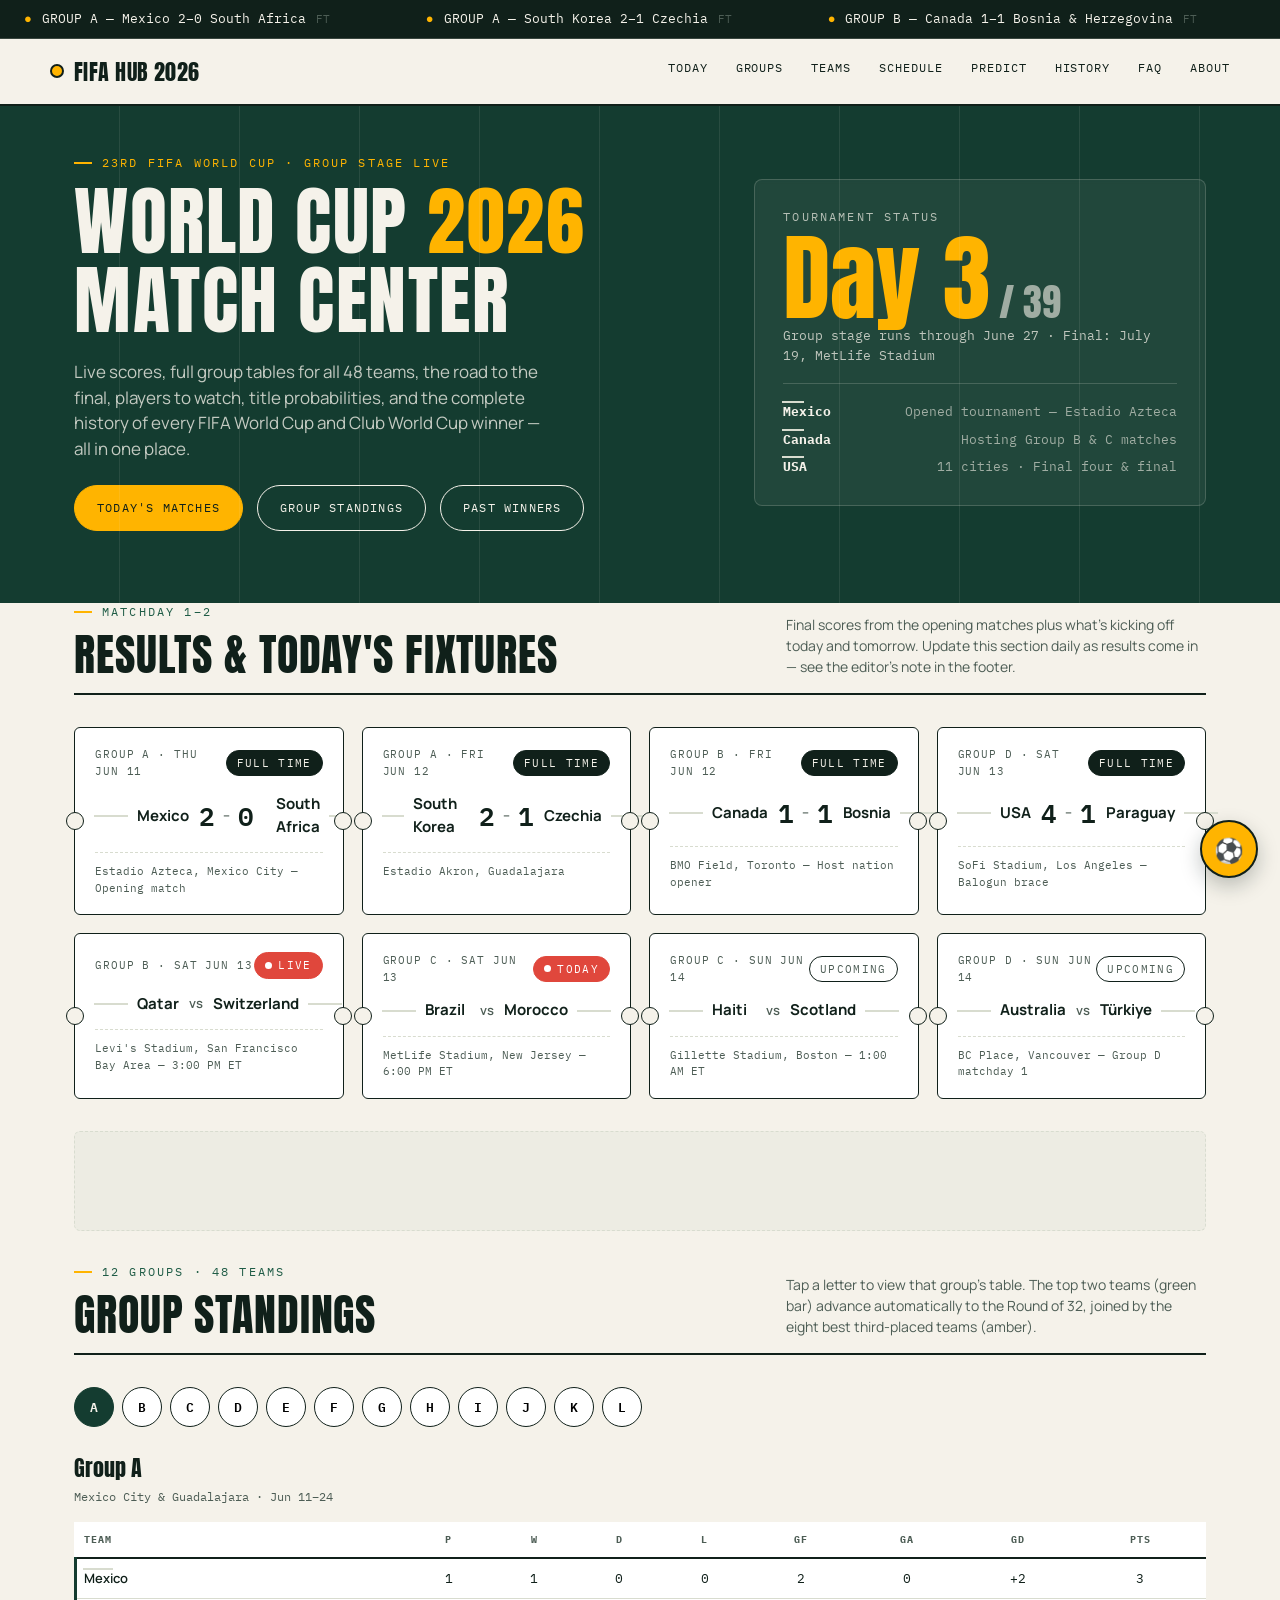
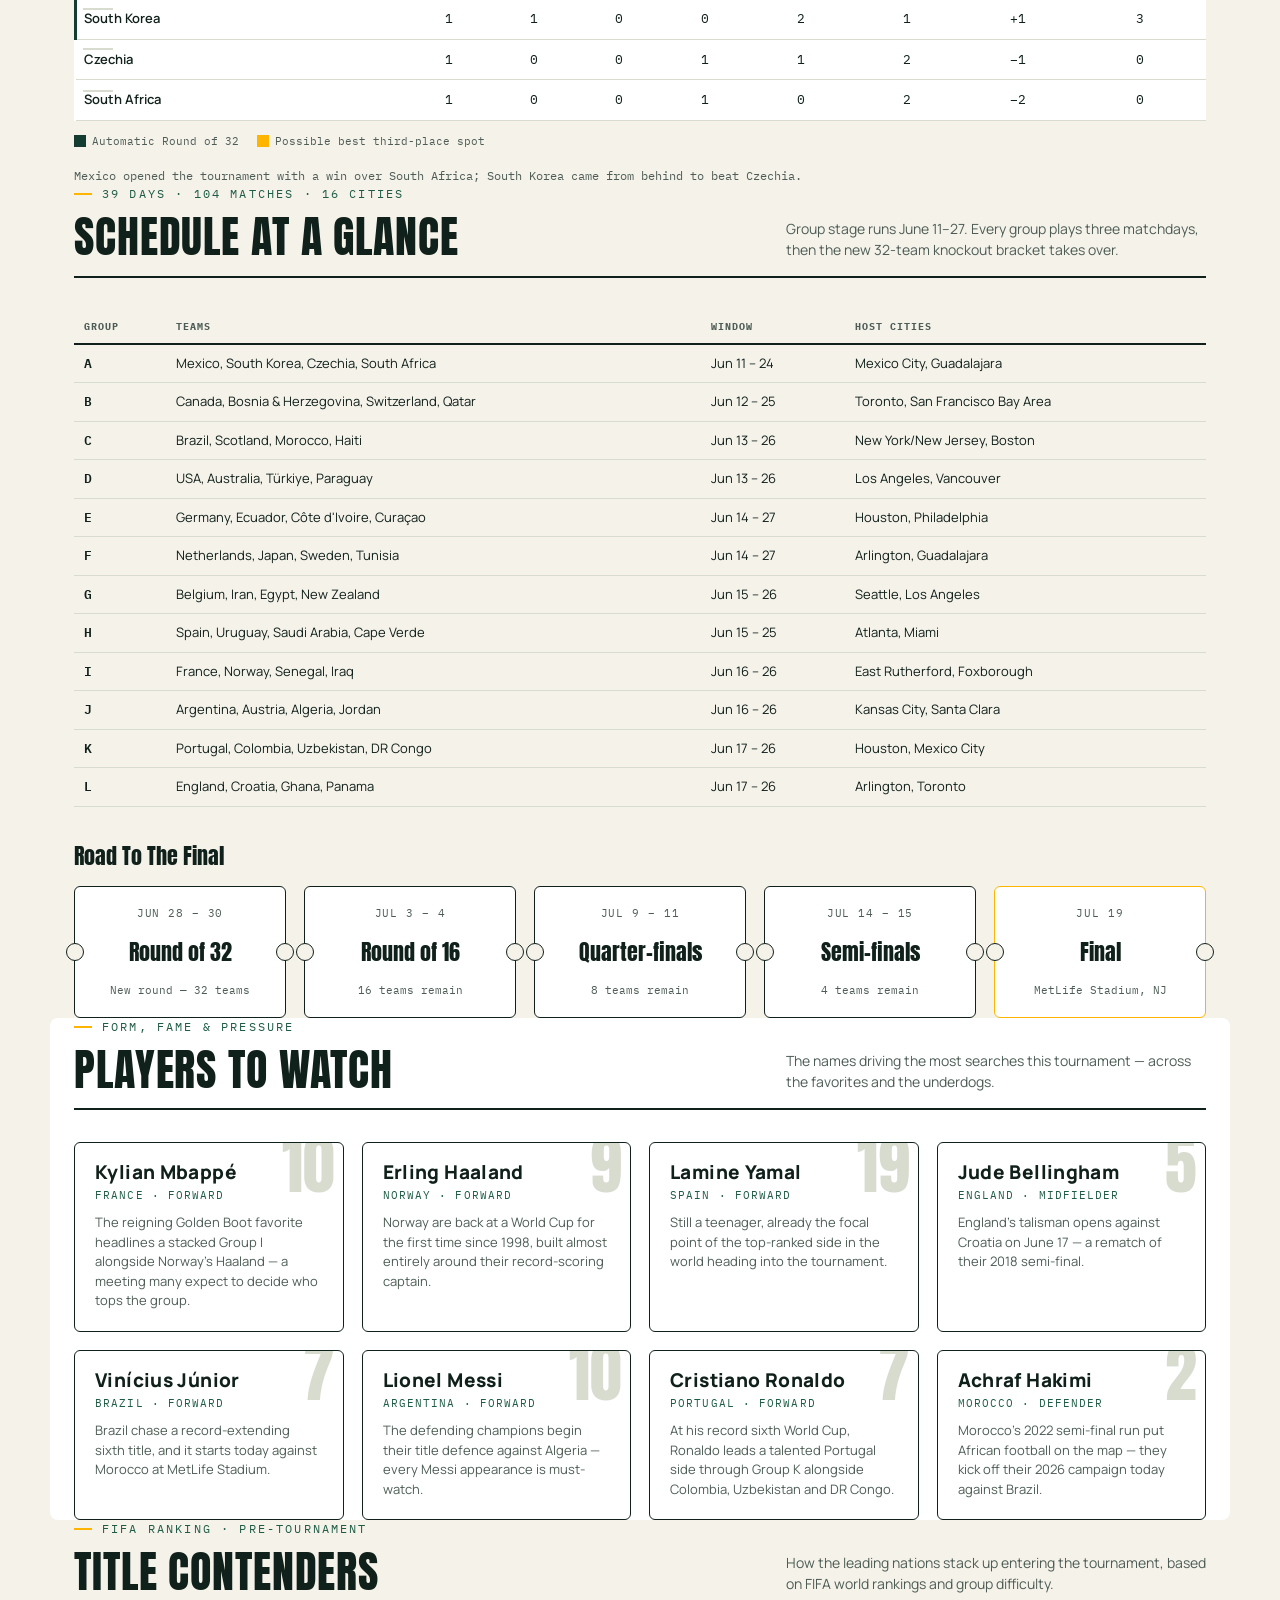
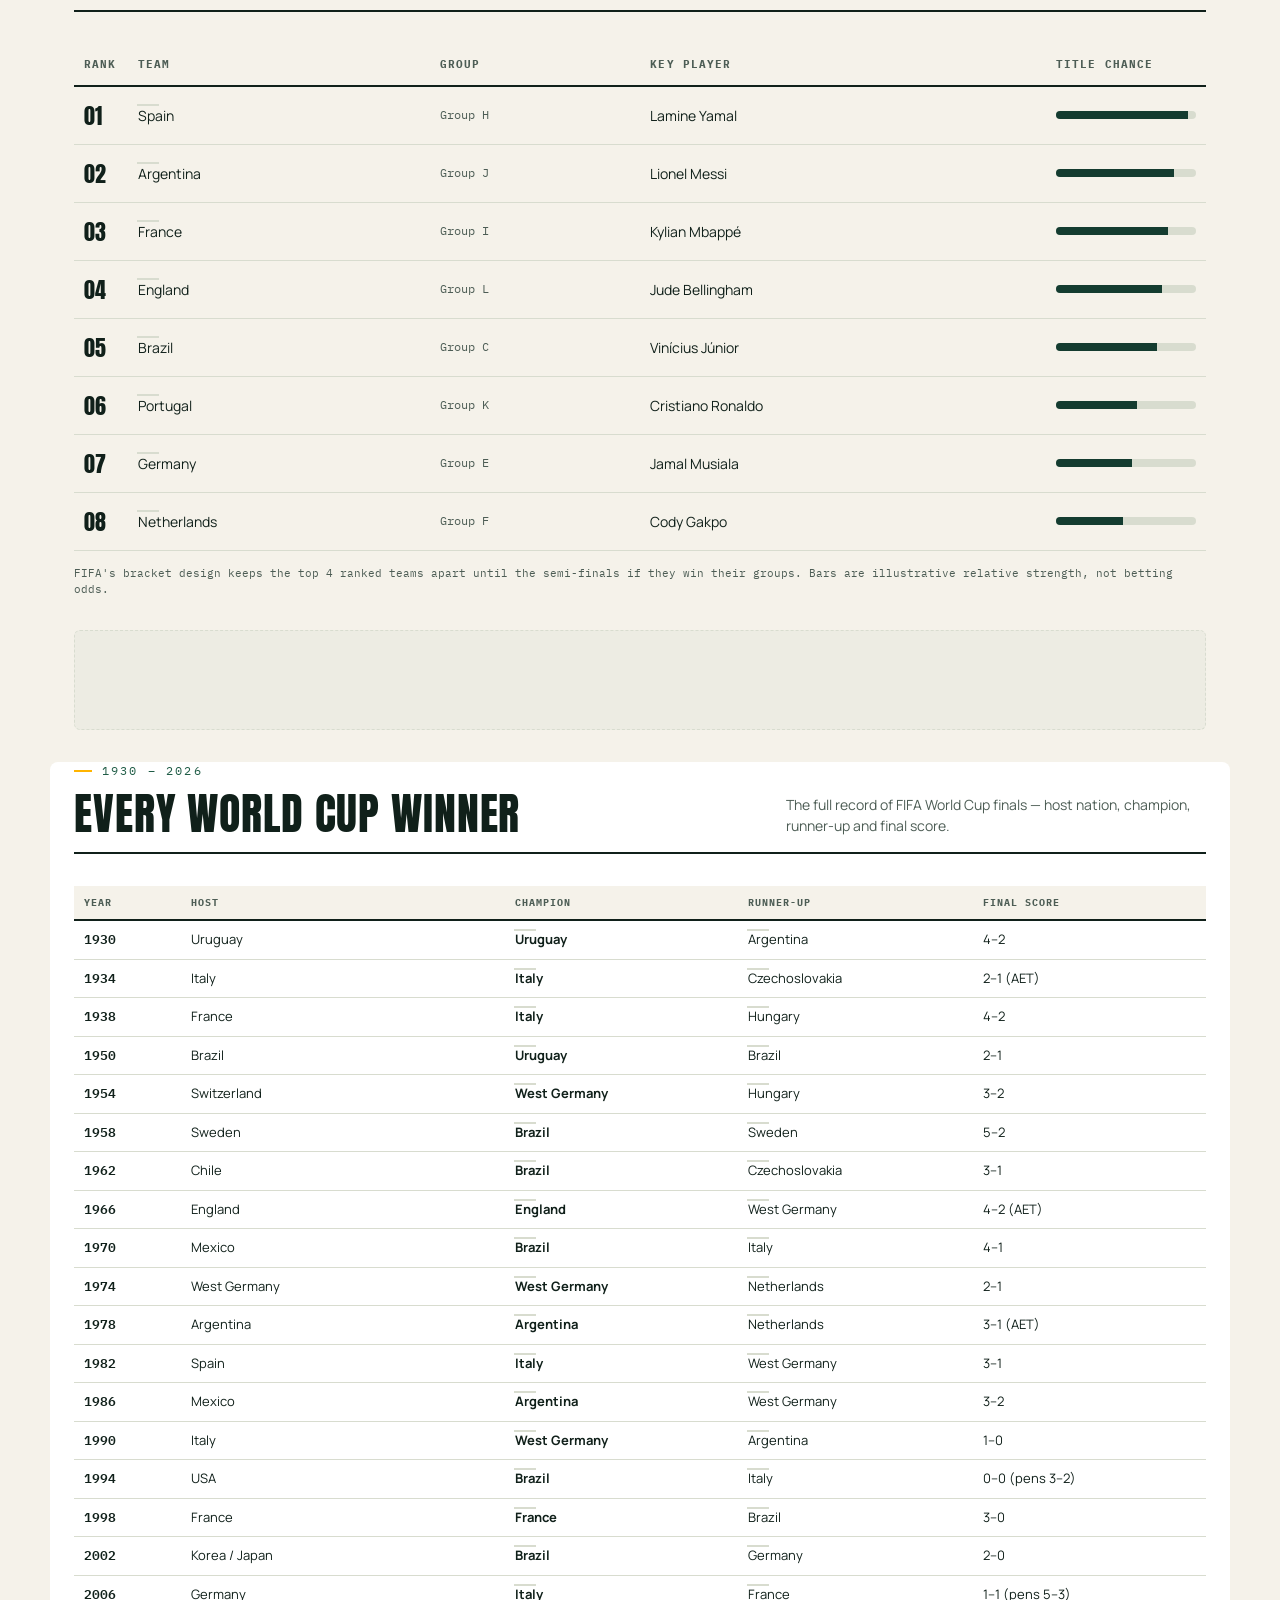
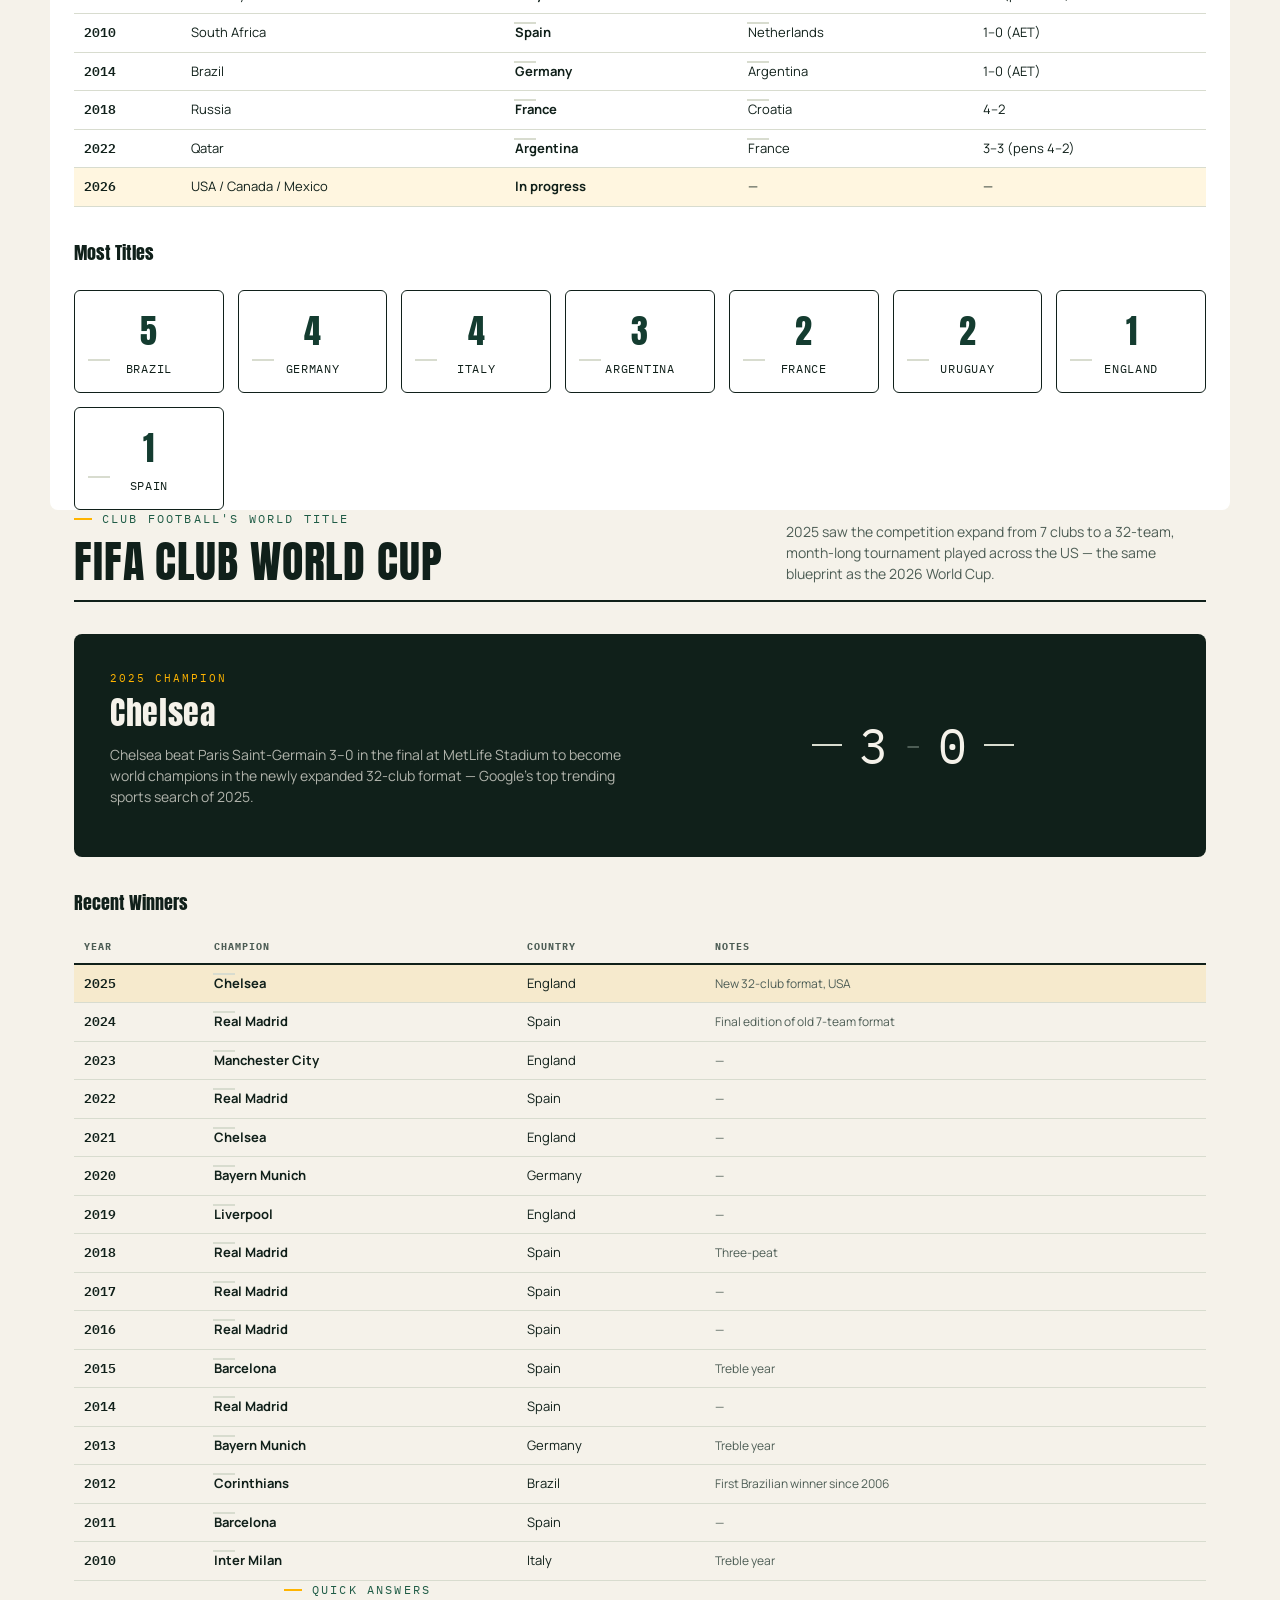
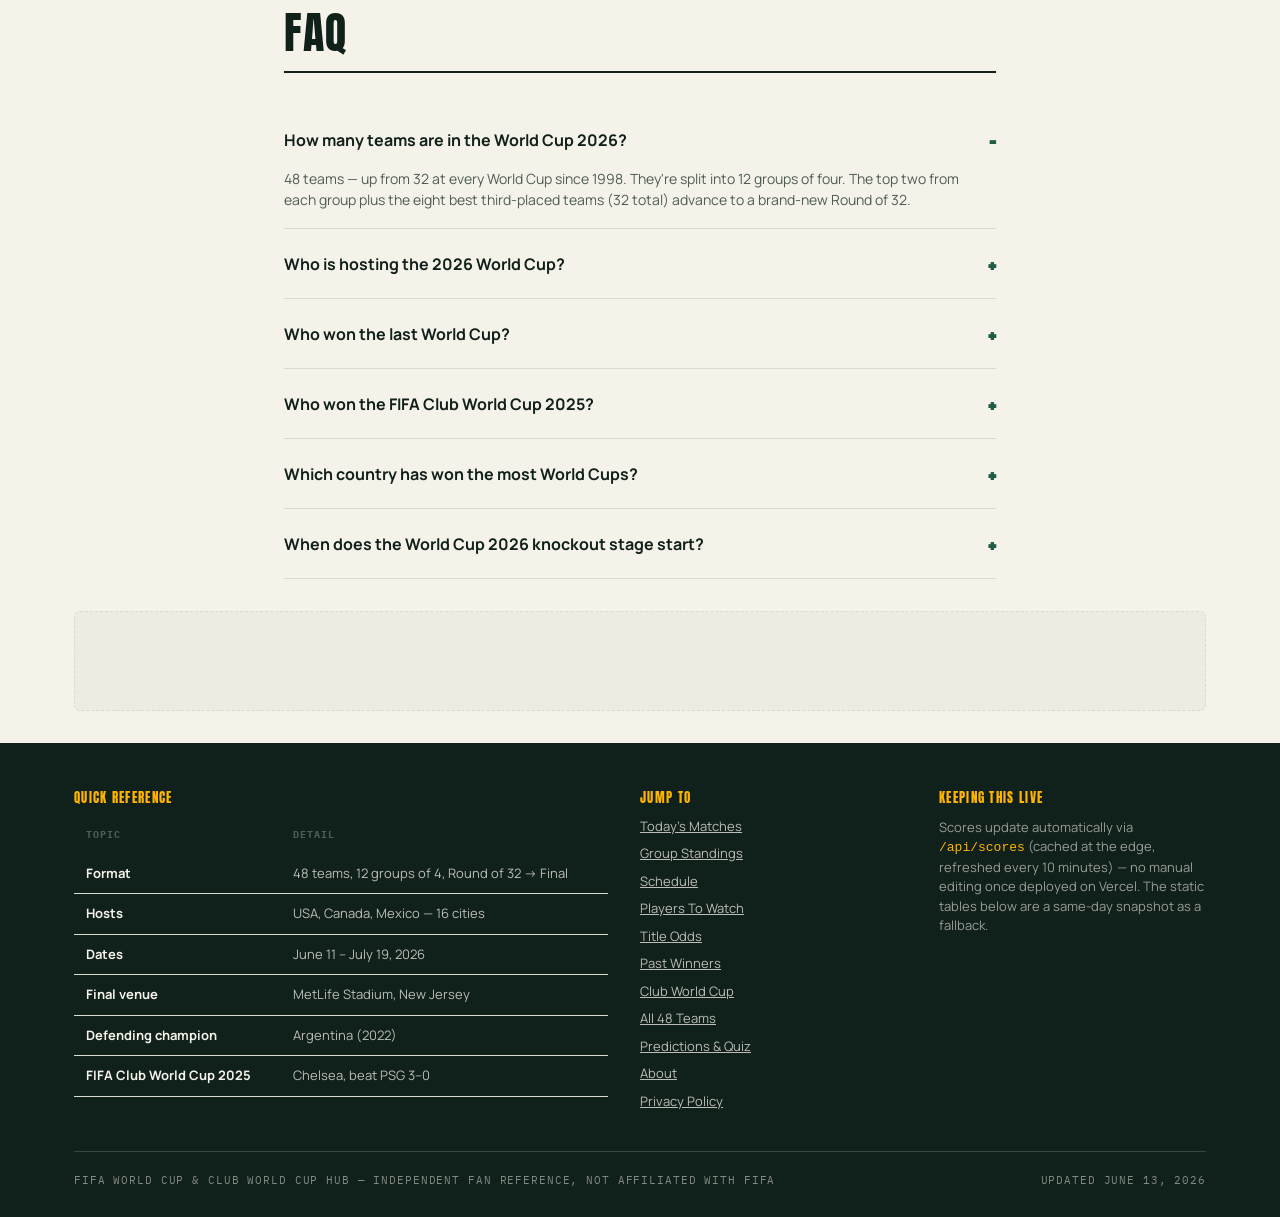
==== commit e50762c6: "Update index.html" ====
--- a/index.html
+++ b/index.html
@@ -9,7 +9,7 @@
 <meta property="og:description" content="Everything FIFA: live World Cup 2026 results, group tables for all 48 teams, the road to the final, and the complete history of World Cup and Club World Cup winners.">
 <meta property="og:type" content="website">
 <meta name="robots" content="index, follow">
-<link rel="canonical" href="https://fifaclub.nx.kg/">
+<link rel="canonical" href="https://fifahub-livid.vercel.app/">
 <link rel="preconnect" href="https://fonts.googleapis.com">
 <link rel="preconnect" href="https://fonts.gstatic.com" crossorigin>
 <link href="https://fonts.googleapis.com/css2?family=Anton&family=IBM+Plex+Mono:wght@400;500;600&family=Manrope:wght@400;500;600;700;800&display=swap" rel="stylesheet">
@@ -105,6 +105,7 @@
       <a href="predictions.html">Predict</a>
       <a href="#history">History</a>
       <a href="#faq">FAQ</a>
+      <a href="about.html">About</a>
     </nav>
   </div>
 </header>
@@ -688,6 +689,10 @@
           <li><a href="#favorites">Title Odds</a></li>
           <li><a href="#history">Past Winners</a></li>
           <li><a href="#cwc">Club World Cup</a></li>
+          <li><a href="teams.html">All 48 Teams</a></li>
+          <li><a href="predictions.html">Predictions &amp; Quiz</a></li>
+          <li><a href="about.html">About</a></li>
+          <li><a href="privacy.html">Privacy Policy</a></li>
         </ul>
       </div>
       <div>
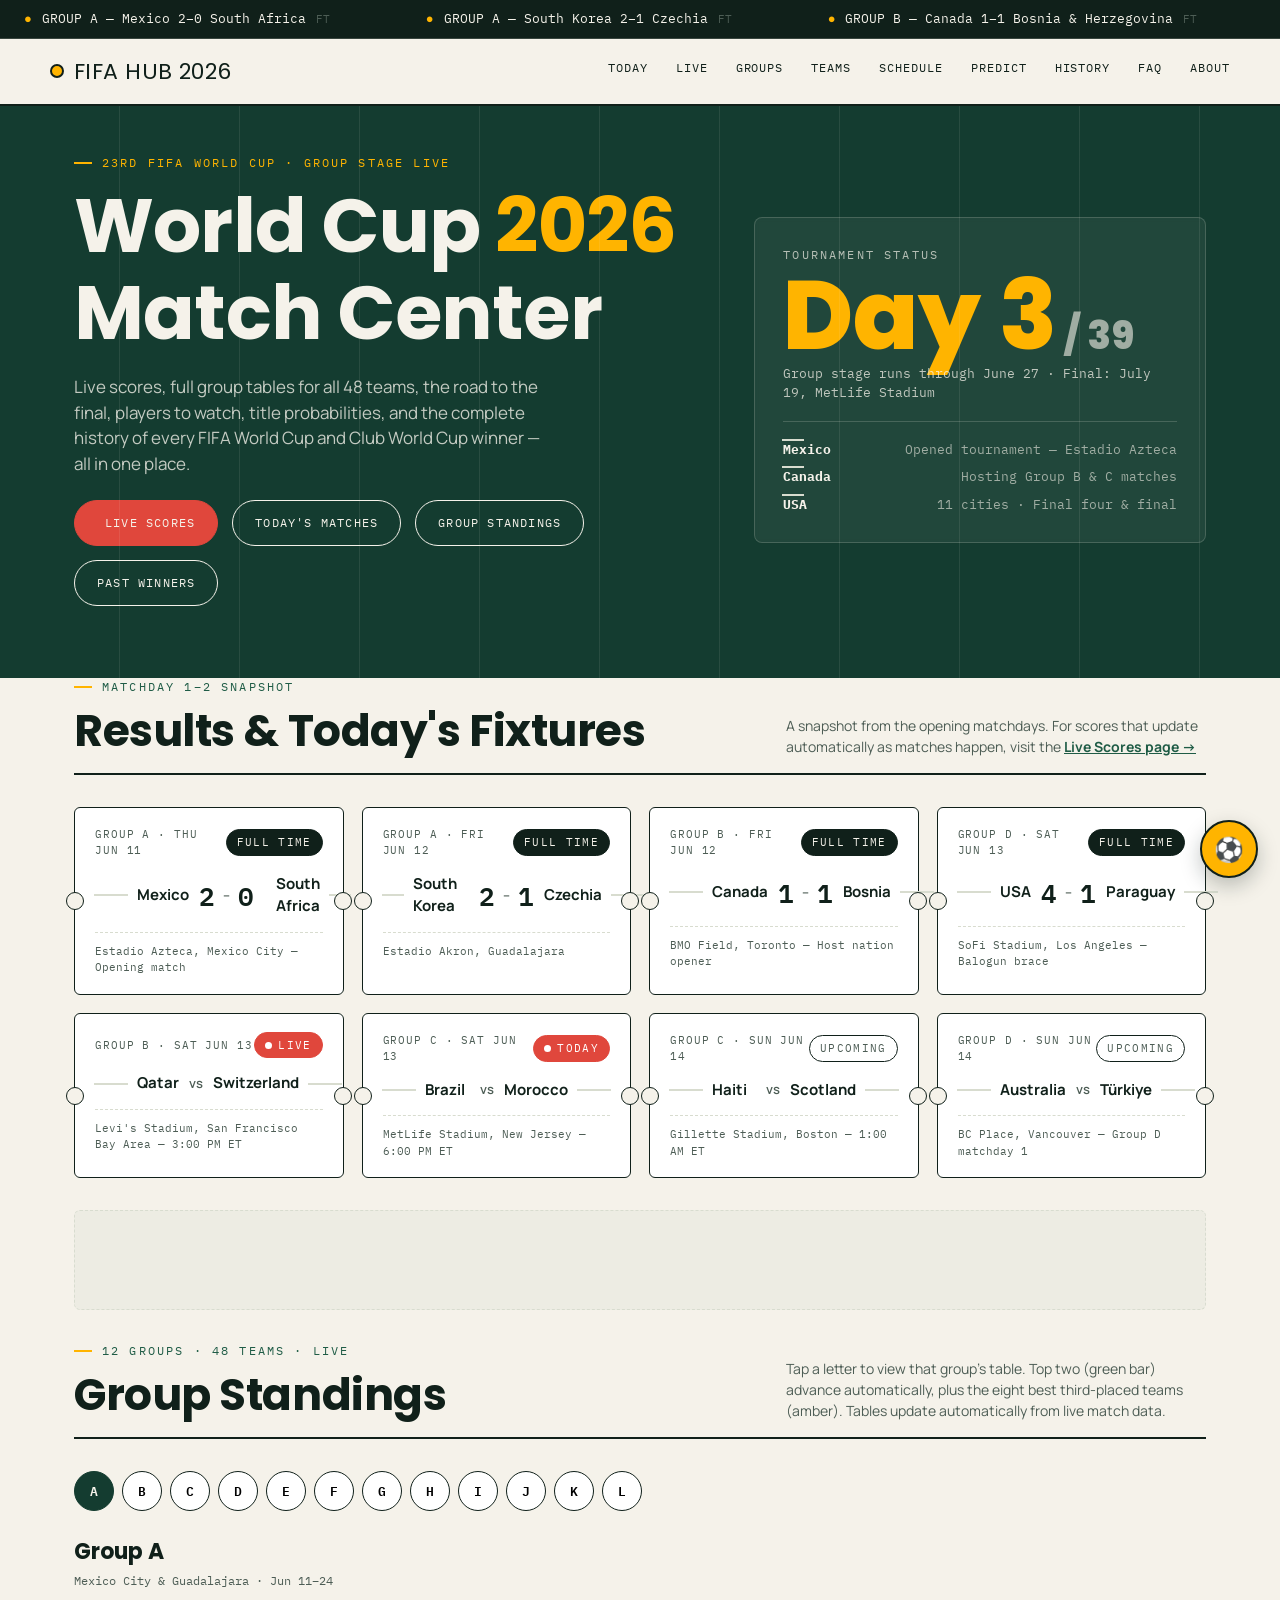
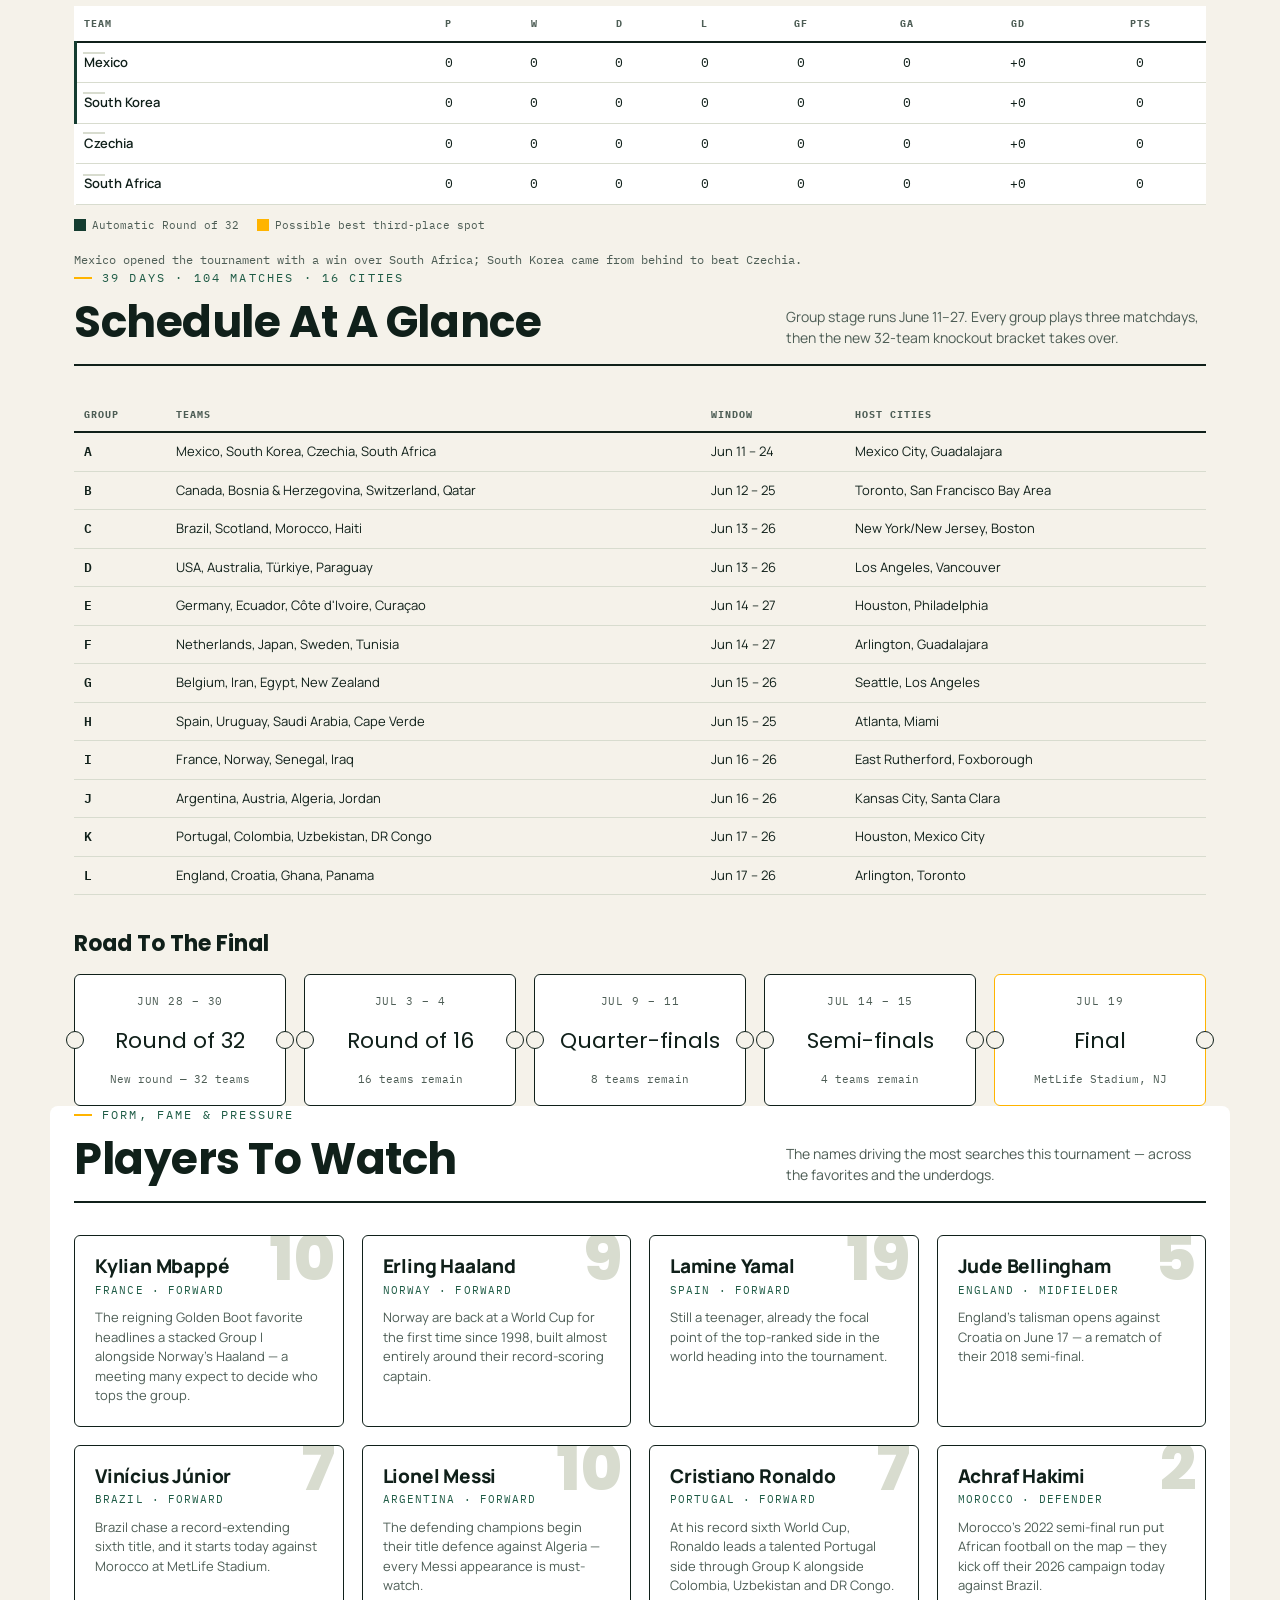
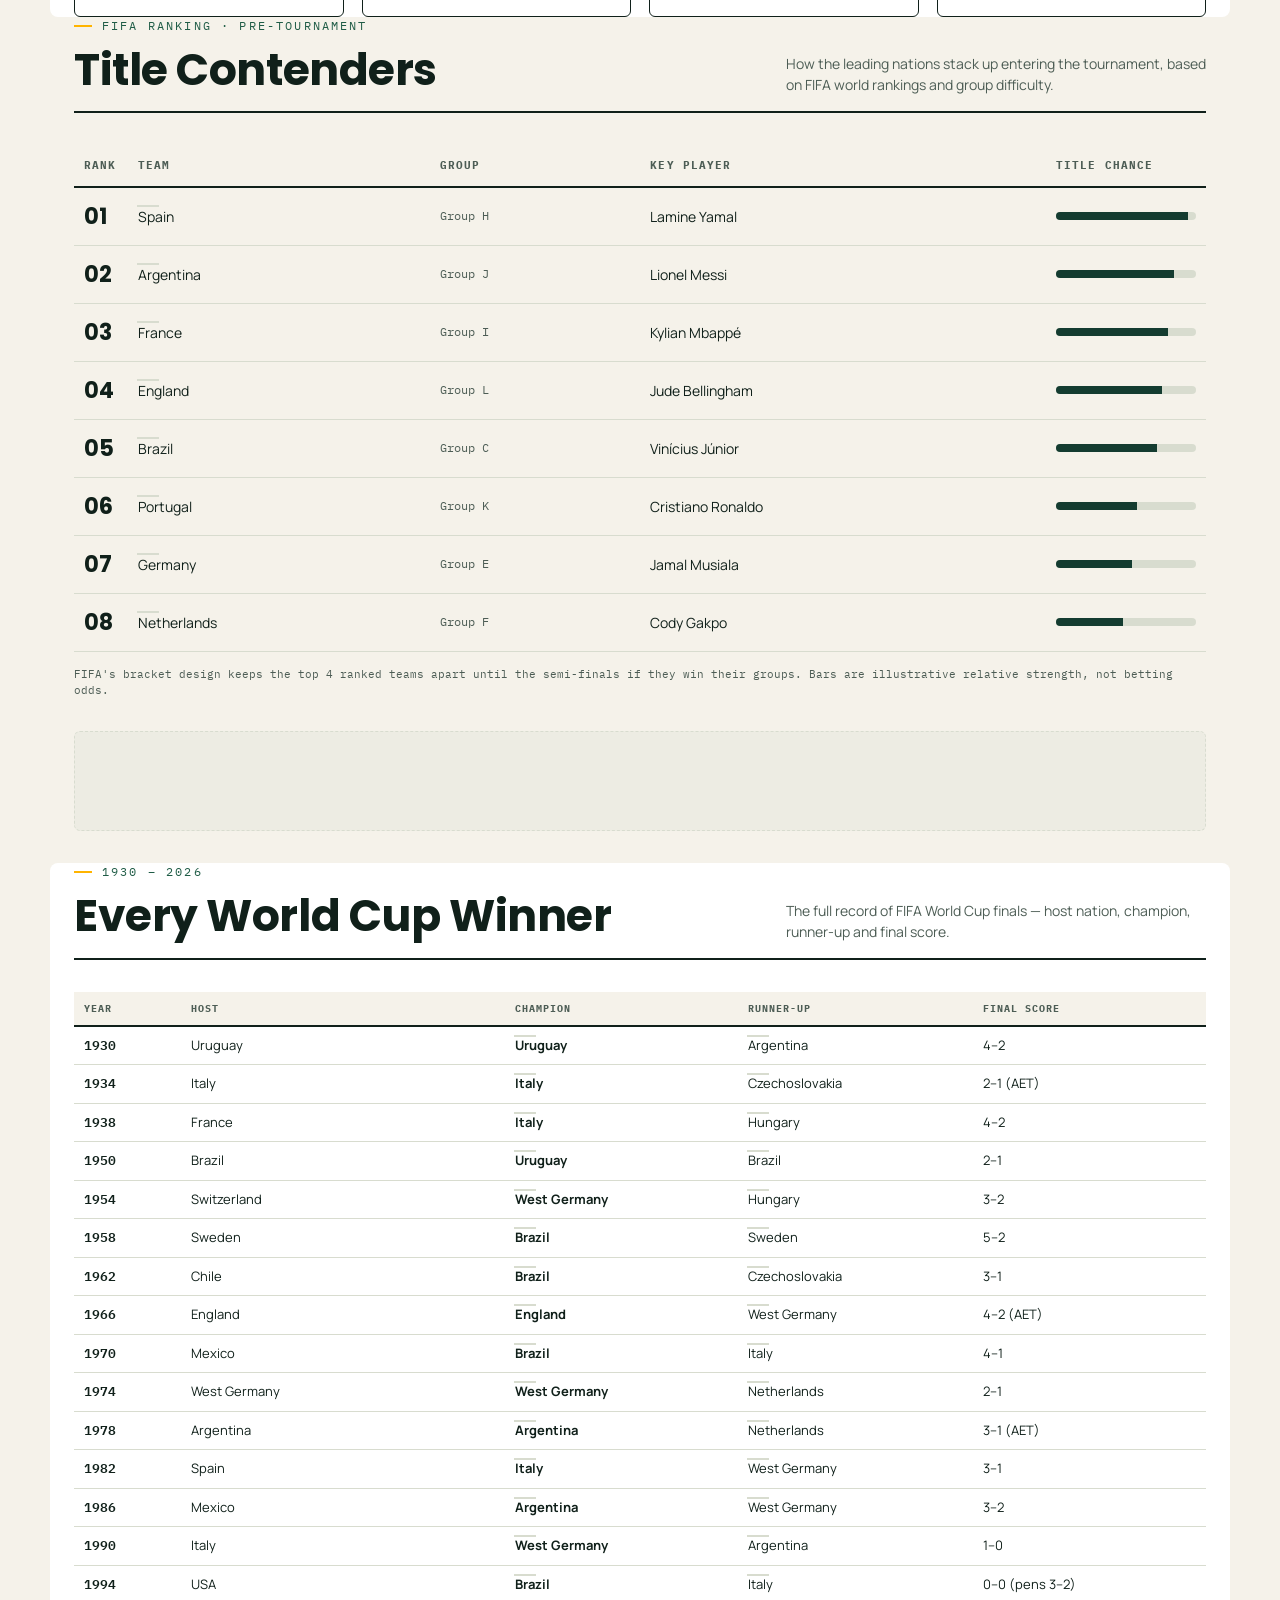
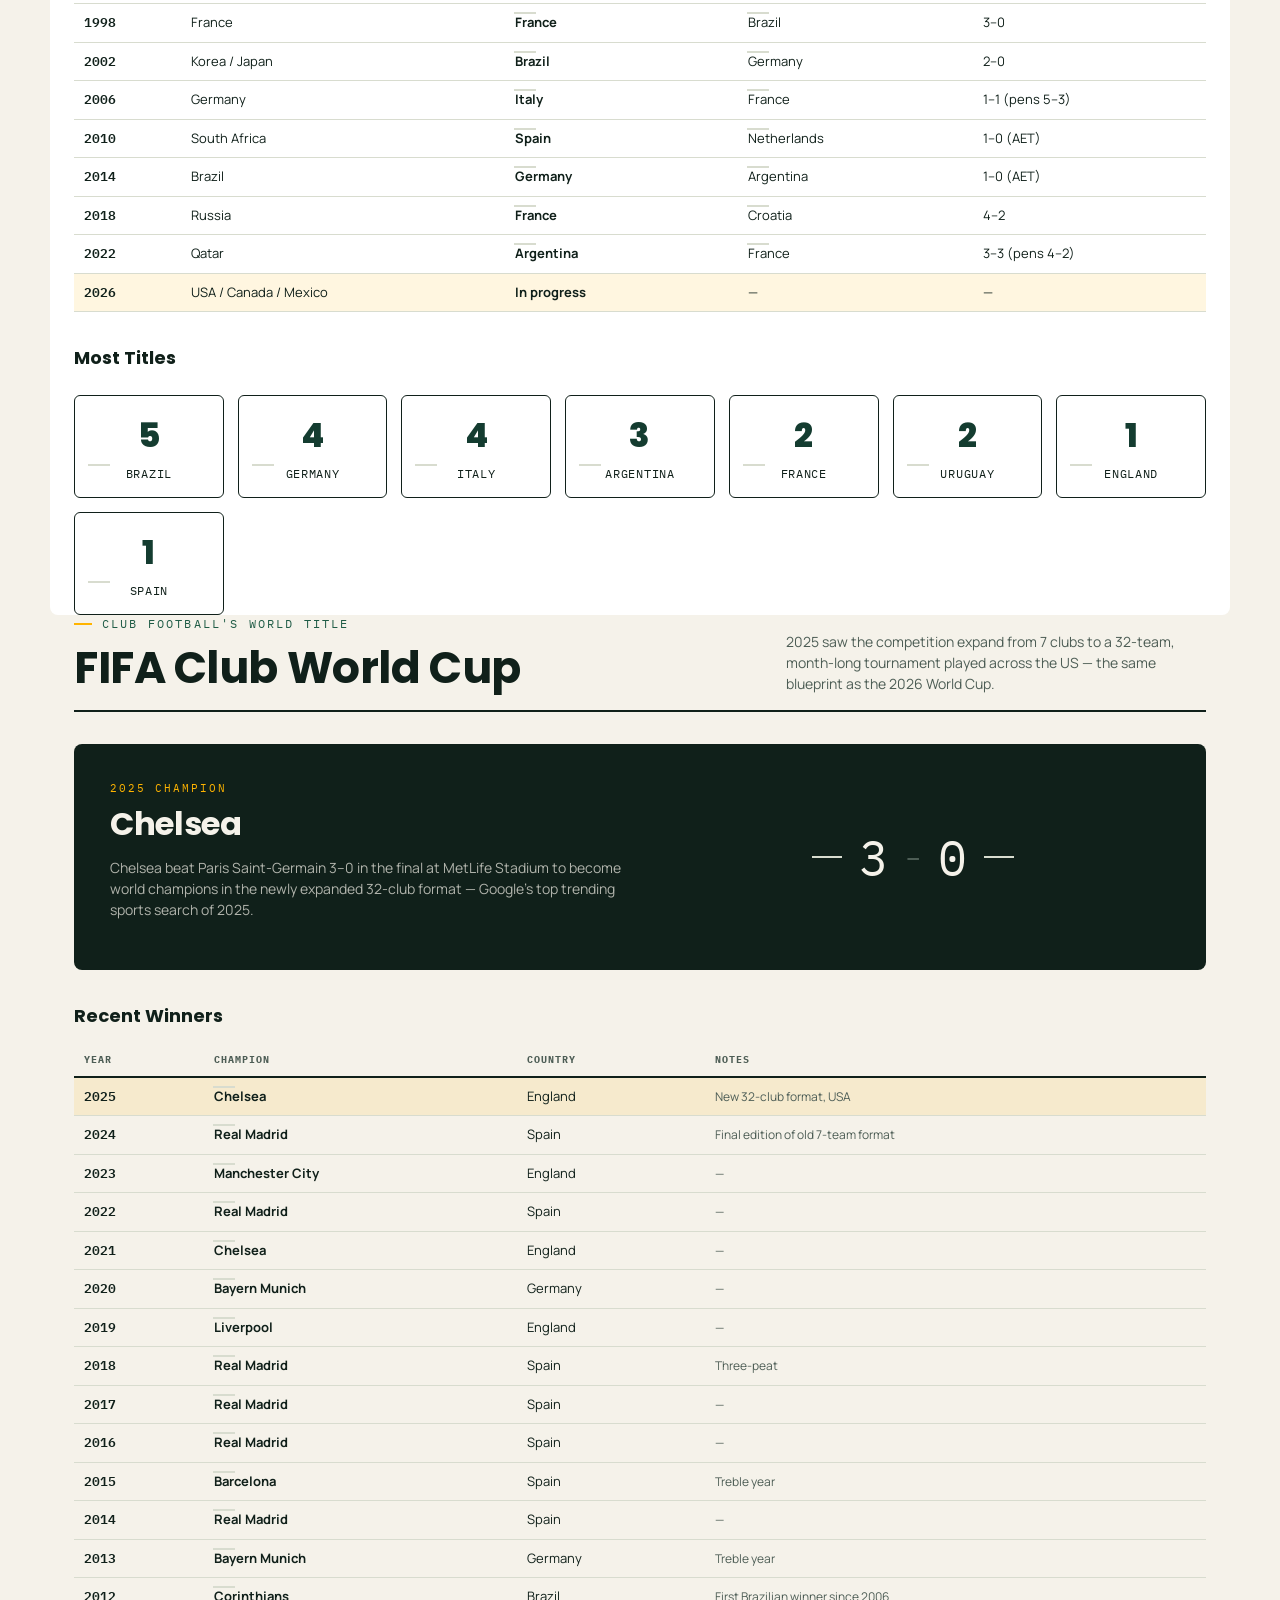
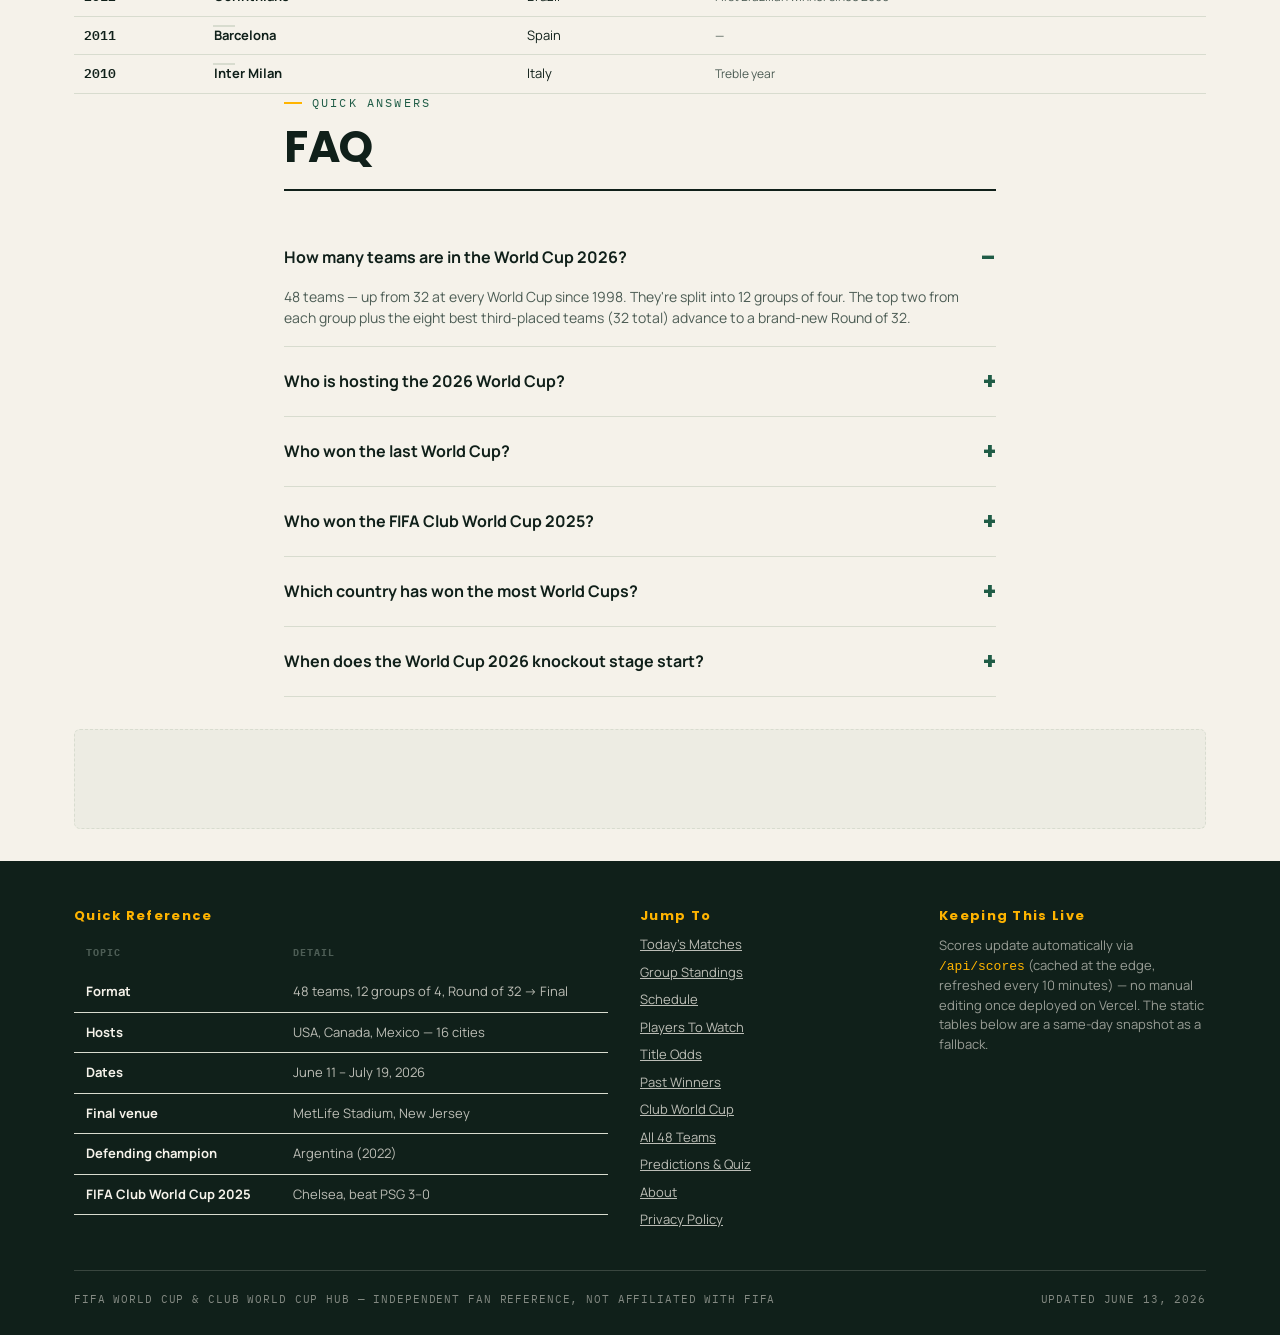
==== commit ebe35b4f: "Add files via upload" ====
--- a/index.html
+++ b/index.html
@@ -12,11 +12,11 @@
 <link rel="canonical" href="https://fifahub-livid.vercel.app/">
 <link rel="preconnect" href="https://fonts.googleapis.com">
 <link rel="preconnect" href="https://fonts.gstatic.com" crossorigin>
-<link href="https://fonts.googleapis.com/css2?family=Anton&family=IBM+Plex+Mono:wght@400;500;600&family=Manrope:wght@400;500;600;700;800&display=swap" rel="stylesheet">
+<link href="https://fonts.googleapis.com/css2?family=Poppins:wght@400;500;600;700;800&family=IBM+Plex+Mono:wght@400;500;600&family=Manrope:wght@400;500;600;700;800&display=swap" rel="stylesheet">
 <link rel="stylesheet" href="style.css">
 
-<!-- Google AdSense — replace ca-pub-XXXXXXXXXXXXXXXX with your publisher ID -->
-<script async src="https://pagead2.googlesyndication.com/pagead/js/adsbygoogle.js?client=ca-pub-XXXXXXXXXXXXXXXX" crossorigin="anonymous"></script>
+<!-- Google AdSense — replace ca-pub-9810166137055589 with your publisher ID -->
+<script async src="https://pagead2.googlesyndication.com/pagead/js/adsbygoogle.js?client=ca-pub-9810166137055589" crossorigin="anonymous"></script>
 
 <script type="application/ld+json">
 {
@@ -99,6 +99,7 @@
     <div class="logo"><span class="ball"></span> FIFA Hub 2026</div>
     <nav class="nav-links">
       <a href="#today">Today</a>
+      <a href="live.html">Live</a>
       <a href="#groups">Groups</a>
       <a href="teams.html">Teams</a>
       <a href="#schedule">Schedule</a>
@@ -118,7 +119,8 @@
       <h1>World Cup <span>2026</span><br>Match Center</h1>
       <p class="lead">Live scores, full group tables for all 48 teams, the road to the final, players to watch, title probabilities, and the complete history of every FIFA World Cup and Club World Cup winner — all in one place.</p>
       <div class="hero-cta">
-        <a href="#today" class="btn primary">Today's Matches</a>
+        <a href="live.html" class="btn primary" style="background:var(--live);border-color:var(--live);color:var(--chalk);"><span class="live-dot" style="background:var(--chalk);"></span> Live Scores</a>
+        <a href="#today" class="btn ghost">Today's Matches</a>
         <a href="#groups" class="btn ghost">Group Standings</a>
         <a href="#history" class="btn ghost">Past Winners</a>
       </div>
@@ -138,10 +140,10 @@
 <section id="today" class="wrap">
   <div class="section-head">
     <div>
-      <div class="eyebrow">Matchday 1–2</div>
+      <div class="eyebrow">Matchday 1–2 Snapshot</div>
       <h2>Results &amp; Today's Fixtures</h2>
     </div>
-    <p>Final scores from the opening matches plus what's kicking off today and tomorrow. Update this section daily as results come in — see the editor's note in the footer.</p>
+    <p>A snapshot from the opening matchdays. For scores that update automatically as matches happen, visit the <a href="live.html" style="color:var(--turf-2);font-weight:700;">Live Scores page →</a></p>
   </div>
   <div class="match-grid">
 
@@ -230,15 +232,15 @@
 
 <div class="ad-slot">
   <div class="ad-inner">
-    <ins class="adsbygoogle" style="display:block;width:100%;" data-ad-client="ca-pub-XXXXXXXXXXXXXXXX" data-ad-slot="XXXXXXXXXX" data-ad-format="auto" data-full-width-responsive="true"></ins>
+    <ins class="adsbygoogle" style="display:block;width:100%;" data-ad-client="ca-pub-9810166137055589" data-ad-slot="XXXXXXXXXX" data-ad-format="auto" data-full-width-responsive="true"></ins>
   </div>
 </div>
 <script>(adsbygoogle = window.adsbygoogle || []).push({});</script>
 
 <section id="groups" class="wrap">
   <div class="section-head">
-    <div><div class="eyebrow">12 Groups · 48 Teams</div><h2>Group Standings</h2></div>
-    <p>Tap a letter to view that group's table. The top two teams (green bar) advance automatically to the Round of 32, joined by the eight best third-placed teams (amber).</p>
+    <div><div class="eyebrow" id="groups-eyebrow">12 Groups · 48 Teams · Live</div><h2>Group Standings</h2></div>
+    <p>Tap a letter to view that group's table. Top two (green bar) advance automatically, plus the eight best third-placed teams (amber). Tables update automatically from live match data.</p>
   </div>
   <div class="group-controls" role="tablist" aria-label="World Cup groups">
     <button class="group-btn active" data-group="A" type="button">A</button>
@@ -254,187 +256,159 @@
     <button class="group-btn" data-group="K" type="button">K</button>
     <button class="group-btn" data-group="L" type="button">L</button>
   </div>
-  <div class="group-panel active" id="group-A" data-group-panel="A">
-    <div class="group-title">Group A</div>
-    <div class="group-sub">Mexico City &amp; Guadalajara &middot; Jun 11–24</div>
-    <table class="standings">
-      <thead><tr><th style="text-align:left;">Team</th><th>P</th><th>W</th><th>D</th><th>L</th><th>GF</th><th>GA</th><th>GD</th><th>Pts</th></tr></thead>
-      <tbody>
-        <tr><td class="team"><img class="flag" src="https://flagcdn.com/h40/mx.png" alt="" loading="lazy">Mexico</td><td>1</td><td>1</td><td>0</td><td>0</td><td>2</td><td>0</td><td>+2</td><td>3</td></tr>
-        <tr><td class="team"><img class="flag" src="https://flagcdn.com/h40/kr.png" alt="" loading="lazy">South Korea</td><td>1</td><td>1</td><td>0</td><td>0</td><td>2</td><td>1</td><td>+1</td><td>3</td></tr>
-        <tr><td class="team"><img class="flag" src="https://flagcdn.com/h40/cz.png" alt="" loading="lazy">Czechia</td><td>1</td><td>0</td><td>0</td><td>1</td><td>1</td><td>2</td><td>−1</td><td>0</td></tr>
-        <tr><td class="team"><img class="flag" src="https://flagcdn.com/h40/za.png" alt="" loading="lazy">South Africa</td><td>1</td><td>0</td><td>0</td><td>1</td><td>0</td><td>2</td><td>−2</td><td>0</td></tr>
-      </tbody>
-    </table>
-    <div class="group-legend"><span><i class="swatch adv"></i> Automatic Round of 32</span><span><i class="swatch maybe"></i> Possible best third-place spot</span></div>
-    <div class="fixtures-mini">Mexico opened the tournament with a win over South Africa; South Korea came from behind to beat Czechia.</div>
-  </div>
-  <div class="group-panel" id="group-B" data-group-panel="B">
-    <div class="group-title">Group B</div>
-    <div class="group-sub">Toronto &amp; San Francisco Bay Area &middot; Jun 12–25</div>
-    <table class="standings">
-      <thead><tr><th style="text-align:left;">Team</th><th>P</th><th>W</th><th>D</th><th>L</th><th>GF</th><th>GA</th><th>GD</th><th>Pts</th></tr></thead>
-      <tbody>
-        <tr><td class="team"><img class="flag" src="https://flagcdn.com/h40/ca.png" alt="" loading="lazy">Canada</td><td>1</td><td>0</td><td>1</td><td>0</td><td>1</td><td>1</td><td>0</td><td>1</td></tr>
-        <tr><td class="team"><img class="flag" src="https://flagcdn.com/h40/ba.png" alt="" loading="lazy">Bosnia &amp; Herzegovina</td><td>1</td><td>0</td><td>1</td><td>0</td><td>1</td><td>1</td><td>0</td><td>1</td></tr>
-        <tr><td class="team"><img class="flag" src="https://flagcdn.com/h40/ch.png" alt="" loading="lazy">Switzerland</td><td>0</td><td>0</td><td>0</td><td>0</td><td>0</td><td>0</td><td>0</td><td>0</td></tr>
-        <tr><td class="team"><img class="flag" src="https://flagcdn.com/h40/qa.png" alt="" loading="lazy">Qatar</td><td>0</td><td>0</td><td>0</td><td>0</td><td>0</td><td>0</td><td>0</td><td>0</td></tr>
-      </tbody>
-    </table>
-    <div class="group-legend"><span><i class="swatch adv"></i> Automatic Round of 32</span><span><i class="swatch maybe"></i> Possible best third-place spot</span></div>
-    <div class="fixtures-mini">Canada's first-ever World Cup point came via a 1–1 draw with Bosnia. Qatar face Switzerland today.</div>
-  </div>
-  <div class="group-panel" id="group-C" data-group-panel="C">
-    <div class="group-title">Group C</div>
-    <div class="group-sub">New York/New Jersey &amp; Boston &middot; Jun 13–26</div>
-    <table class="standings">
-      <thead><tr><th style="text-align:left;">Team</th><th>P</th><th>W</th><th>D</th><th>L</th><th>GF</th><th>GA</th><th>GD</th><th>Pts</th></tr></thead>
-      <tbody>
-        <tr><td class="team"><img class="flag" src="https://flagcdn.com/h40/br.png" alt="" loading="lazy">Brazil</td><td>0</td><td>0</td><td>0</td><td>0</td><td>0</td><td>0</td><td>0</td><td>0</td></tr>
-        <tr><td class="team"><img class="flag" src="https://flagcdn.com/h40/gb-sct.png" alt="" loading="lazy">Scotland</td><td>0</td><td>0</td><td>0</td><td>0</td><td>0</td><td>0</td><td>0</td><td>0</td></tr>
-        <tr><td class="team"><img class="flag" src="https://flagcdn.com/h40/ma.png" alt="" loading="lazy">Morocco</td><td>0</td><td>0</td><td>0</td><td>0</td><td>0</td><td>0</td><td>0</td><td>0</td></tr>
-        <tr><td class="team"><img class="flag" src="https://flagcdn.com/h40/ht.png" alt="" loading="lazy">Haiti</td><td>0</td><td>0</td><td>0</td><td>0</td><td>0</td><td>0</td><td>0</td><td>0</td></tr>
-      </tbody>
-    </table>
-    <div class="group-legend"><span><i class="swatch adv"></i> Automatic Round of 32</span><span><i class="swatch maybe"></i> Possible best third-place spot</span></div>
-    <div class="fixtures-mini">Brazil face Morocco today at MetLife Stadium; Haiti play their first World Cup match in 52 years against Scotland.</div>
-  </div>
-  <div class="group-panel" id="group-D" data-group-panel="D">
-    <div class="group-title">Group D</div>
-    <div class="group-sub">Los Angeles &amp; Vancouver &middot; Jun 13–26</div>
-    <table class="standings">
-      <thead><tr><th style="text-align:left;">Team</th><th>P</th><th>W</th><th>D</th><th>L</th><th>GF</th><th>GA</th><th>GD</th><th>Pts</th></tr></thead>
-      <tbody>
-        <tr><td class="team"><img class="flag" src="https://flagcdn.com/h40/us.png" alt="" loading="lazy">USA</td><td>1</td><td>1</td><td>0</td><td>0</td><td>4</td><td>1</td><td>+3</td><td>3</td></tr>
-        <tr><td class="team"><img class="flag" src="https://flagcdn.com/h40/au.png" alt="" loading="lazy">Australia</td><td>0</td><td>0</td><td>0</td><td>0</td><td>0</td><td>0</td><td>0</td><td>0</td></tr>
-        <tr><td class="team"><img class="flag" src="https://flagcdn.com/h40/tr.png" alt="" loading="lazy">Türkiye</td><td>0</td><td>0</td><td>0</td><td>0</td><td>0</td><td>0</td><td>0</td><td>0</td></tr>
-        <tr><td class="team"><img class="flag" src="https://flagcdn.com/h40/py.png" alt="" loading="lazy">Paraguay</td><td>1</td><td>0</td><td>0</td><td>1</td><td>1</td><td>4</td><td>−3</td><td>0</td></tr>
-      </tbody>
-    </table>
-    <div class="group-legend"><span><i class="swatch adv"></i> Automatic Round of 32</span><span><i class="swatch maybe"></i> Possible best third-place spot</span></div>
-    <div class="fixtures-mini">The co-host USA opened with a 4–1 win over Paraguay, Folarin Balogun scoring twice.</div>
-  </div>
-  <div class="group-panel" id="group-E" data-group-panel="E">
-    <div class="group-title">Group E</div>
-    <div class="group-sub">Houston &amp; Philadelphia &middot; Jun 14–27</div>
-    <table class="standings">
-      <thead><tr><th style="text-align:left;">Team</th><th>P</th><th>W</th><th>D</th><th>L</th><th>GF</th><th>GA</th><th>GD</th><th>Pts</th></tr></thead>
-      <tbody>
-        <tr><td class="team"><img class="flag" src="https://flagcdn.com/h40/de.png" alt="" loading="lazy">Germany</td><td>0</td><td>0</td><td>0</td><td>0</td><td>0</td><td>0</td><td>0</td><td>0</td></tr>
-        <tr><td class="team"><img class="flag" src="https://flagcdn.com/h40/ec.png" alt="" loading="lazy">Ecuador</td><td>0</td><td>0</td><td>0</td><td>0</td><td>0</td><td>0</td><td>0</td><td>0</td></tr>
-        <tr><td class="team"><img class="flag" src="https://flagcdn.com/h40/ci.png" alt="" loading="lazy">Côte d'Ivoire</td><td>0</td><td>0</td><td>0</td><td>0</td><td>0</td><td>0</td><td>0</td><td>0</td></tr>
-        <tr><td class="team"><img class="flag" src="https://flagcdn.com/h40/cw.png" alt="" loading="lazy">Curaçao</td><td>0</td><td>0</td><td>0</td><td>0</td><td>0</td><td>0</td><td>0</td><td>0</td></tr>
-      </tbody>
-    </table>
-    <div class="group-legend"><span><i class="swatch adv"></i> Automatic Round of 32</span><span><i class="swatch maybe"></i> Possible best third-place spot</span></div>
-    <div class="fixtures-mini">Curaçao — population under 150,000 — make their World Cup debut as the smallest nation ever to qualify.</div>
-  </div>
-  <div class="group-panel" id="group-F" data-group-panel="F">
-    <div class="group-title">Group F</div>
-    <div class="group-sub">Arlington &amp; Guadalajara &middot; Jun 14–27</div>
-    <table class="standings">
-      <thead><tr><th style="text-align:left;">Team</th><th>P</th><th>W</th><th>D</th><th>L</th><th>GF</th><th>GA</th><th>GD</th><th>Pts</th></tr></thead>
-      <tbody>
-        <tr><td class="team"><img class="flag" src="https://flagcdn.com/h40/nl.png" alt="" loading="lazy">Netherlands</td><td>0</td><td>0</td><td>0</td><td>0</td><td>0</td><td>0</td><td>0</td><td>0</td></tr>
-        <tr><td class="team"><img class="flag" src="https://flagcdn.com/h40/jp.png" alt="" loading="lazy">Japan</td><td>0</td><td>0</td><td>0</td><td>0</td><td>0</td><td>0</td><td>0</td><td>0</td></tr>
-        <tr><td class="team"><img class="flag" src="https://flagcdn.com/h40/se.png" alt="" loading="lazy">Sweden</td><td>0</td><td>0</td><td>0</td><td>0</td><td>0</td><td>0</td><td>0</td><td>0</td></tr>
-        <tr><td class="team"><img class="flag" src="https://flagcdn.com/h40/tn.png" alt="" loading="lazy">Tunisia</td><td>0</td><td>0</td><td>0</td><td>0</td><td>0</td><td>0</td><td>0</td><td>0</td></tr>
-      </tbody>
-    </table>
-    <div class="group-legend"><span><i class="swatch adv"></i> Automatic Round of 32</span><span><i class="swatch maybe"></i> Possible best third-place spot</span></div>
-    <div class="fixtures-mini">Sweden return to the World Cup for the first time since 2018.</div>
-  </div>
-  <div class="group-panel" id="group-G" data-group-panel="G">
-    <div class="group-title">Group G</div>
-    <div class="group-sub">Seattle &amp; Los Angeles &middot; Jun 15–26</div>
-    <table class="standings">
-      <thead><tr><th style="text-align:left;">Team</th><th>P</th><th>W</th><th>D</th><th>L</th><th>GF</th><th>GA</th><th>GD</th><th>Pts</th></tr></thead>
-      <tbody>
-        <tr><td class="team"><img class="flag" src="https://flagcdn.com/h40/be.png" alt="" loading="lazy">Belgium</td><td>0</td><td>0</td><td>0</td><td>0</td><td>0</td><td>0</td><td>0</td><td>0</td></tr>
-        <tr><td class="team"><img class="flag" src="https://flagcdn.com/h40/ir.png" alt="" loading="lazy">Iran</td><td>0</td><td>0</td><td>0</td><td>0</td><td>0</td><td>0</td><td>0</td><td>0</td></tr>
-        <tr><td class="team"><img class="flag" src="https://flagcdn.com/h40/eg.png" alt="" loading="lazy">Egypt</td><td>0</td><td>0</td><td>0</td><td>0</td><td>0</td><td>0</td><td>0</td><td>0</td></tr>
-        <tr><td class="team"><img class="flag" src="https://flagcdn.com/h40/nz.png" alt="" loading="lazy">New Zealand</td><td>0</td><td>0</td><td>0</td><td>0</td><td>0</td><td>0</td><td>0</td><td>0</td></tr>
-      </tbody>
-    </table>
-    <div class="group-legend"><span><i class="swatch adv"></i> Automatic Round of 32</span><span><i class="swatch maybe"></i> Possible best third-place spot</span></div>
-    <div class="fixtures-mini">Egypt return for the first time since 1990; New Zealand qualified via the inter-confederation playoff.</div>
-  </div>
-  <div class="group-panel" id="group-H" data-group-panel="H">
-    <div class="group-title">Group H</div>
-    <div class="group-sub">Atlanta &amp; Miami &middot; Jun 15–25</div>
-    <table class="standings">
-      <thead><tr><th style="text-align:left;">Team</th><th>P</th><th>W</th><th>D</th><th>L</th><th>GF</th><th>GA</th><th>GD</th><th>Pts</th></tr></thead>
-      <tbody>
-        <tr><td class="team"><img class="flag" src="https://flagcdn.com/h40/es.png" alt="" loading="lazy">Spain</td><td>0</td><td>0</td><td>0</td><td>0</td><td>0</td><td>0</td><td>0</td><td>0</td></tr>
-        <tr><td class="team"><img class="flag" src="https://flagcdn.com/h40/uy.png" alt="" loading="lazy">Uruguay</td><td>0</td><td>0</td><td>0</td><td>0</td><td>0</td><td>0</td><td>0</td><td>0</td></tr>
-        <tr><td class="team"><img class="flag" src="https://flagcdn.com/h40/sa.png" alt="" loading="lazy">Saudi Arabia</td><td>0</td><td>0</td><td>0</td><td>0</td><td>0</td><td>0</td><td>0</td><td>0</td></tr>
-        <tr><td class="team"><img class="flag" src="https://flagcdn.com/h40/cv.png" alt="" loading="lazy">Cape Verde</td><td>0</td><td>0</td><td>0</td><td>0</td><td>0</td><td>0</td><td>0</td><td>0</td></tr>
-      </tbody>
-    </table>
-    <div class="group-legend"><span><i class="swatch adv"></i> Automatic Round of 32</span><span><i class="swatch maybe"></i> Possible best third-place spot</span></div>
-    <div class="fixtures-mini">Cape Verde — the smallest African nation ever to qualify — make their World Cup debut. Spain enter as FIFA's top-ranked side.</div>
-  </div>
-  <div class="group-panel" id="group-I" data-group-panel="I">
-    <div class="group-title">Group I</div>
-    <div class="group-sub">East Rutherford &amp; Foxborough &middot; Jun 16–26</div>
-    <table class="standings">
-      <thead><tr><th style="text-align:left;">Team</th><th>P</th><th>W</th><th>D</th><th>L</th><th>GF</th><th>GA</th><th>GD</th><th>Pts</th></tr></thead>
-      <tbody>
-        <tr><td class="team"><img class="flag" src="https://flagcdn.com/h40/fr.png" alt="" loading="lazy">France</td><td>0</td><td>0</td><td>0</td><td>0</td><td>0</td><td>0</td><td>0</td><td>0</td></tr>
-        <tr><td class="team"><img class="flag" src="https://flagcdn.com/h40/no.png" alt="" loading="lazy">Norway</td><td>0</td><td>0</td><td>0</td><td>0</td><td>0</td><td>0</td><td>0</td><td>0</td></tr>
-        <tr><td class="team"><img class="flag" src="https://flagcdn.com/h40/sn.png" alt="" loading="lazy">Senegal</td><td>0</td><td>0</td><td>0</td><td>0</td><td>0</td><td>0</td><td>0</td><td>0</td></tr>
-        <tr><td class="team"><img class="flag" src="https://flagcdn.com/h40/iq.png" alt="" loading="lazy">Iraq</td><td>0</td><td>0</td><td>0</td><td>0</td><td>0</td><td>0</td><td>0</td><td>0</td></tr>
-      </tbody>
-    </table>
-    <div class="group-legend"><span><i class="swatch adv"></i> Automatic Round of 32</span><span><i class="swatch maybe"></i> Possible best third-place spot</span></div>
-    <div class="fixtures-mini">Norway, led by Erling Haaland, qualify for their first World Cup since 1998.</div>
-  </div>
-  <div class="group-panel" id="group-J" data-group-panel="J">
-    <div class="group-title">Group J</div>
-    <div class="group-sub">Kansas City &amp; Santa Clara &middot; Jun 16–26</div>
-    <table class="standings">
-      <thead><tr><th style="text-align:left;">Team</th><th>P</th><th>W</th><th>D</th><th>L</th><th>GF</th><th>GA</th><th>GD</th><th>Pts</th></tr></thead>
-      <tbody>
-        <tr><td class="team"><img class="flag" src="https://flagcdn.com/h40/ar.png" alt="" loading="lazy">Argentina</td><td>0</td><td>0</td><td>0</td><td>0</td><td>0</td><td>0</td><td>0</td><td>0</td></tr>
-        <tr><td class="team"><img class="flag" src="https://flagcdn.com/h40/at.png" alt="" loading="lazy">Austria</td><td>0</td><td>0</td><td>0</td><td>0</td><td>0</td><td>0</td><td>0</td><td>0</td></tr>
-        <tr><td class="team"><img class="flag" src="https://flagcdn.com/h40/dz.png" alt="" loading="lazy">Algeria</td><td>0</td><td>0</td><td>0</td><td>0</td><td>0</td><td>0</td><td>0</td><td>0</td></tr>
-        <tr><td class="team"><img class="flag" src="https://flagcdn.com/h40/jo.png" alt="" loading="lazy">Jordan</td><td>0</td><td>0</td><td>0</td><td>0</td><td>0</td><td>0</td><td>0</td><td>0</td></tr>
-      </tbody>
-    </table>
-    <div class="group-legend"><span><i class="swatch adv"></i> Automatic Round of 32</span><span><i class="swatch maybe"></i> Possible best third-place spot</span></div>
-    <div class="fixtures-mini">Defending champions Argentina open their title defence against Algeria. Jordan make their World Cup debut.</div>
-  </div>
-  <div class="group-panel" id="group-K" data-group-panel="K">
-    <div class="group-title">Group K</div>
-    <div class="group-sub">Houston &amp; Mexico City &middot; Jun 17–26</div>
-    <table class="standings">
-      <thead><tr><th style="text-align:left;">Team</th><th>P</th><th>W</th><th>D</th><th>L</th><th>GF</th><th>GA</th><th>GD</th><th>Pts</th></tr></thead>
-      <tbody>
-        <tr><td class="team"><img class="flag" src="https://flagcdn.com/h40/pt.png" alt="" loading="lazy">Portugal</td><td>0</td><td>0</td><td>0</td><td>0</td><td>0</td><td>0</td><td>0</td><td>0</td></tr>
-        <tr><td class="team"><img class="flag" src="https://flagcdn.com/h40/co.png" alt="" loading="lazy">Colombia</td><td>0</td><td>0</td><td>0</td><td>0</td><td>0</td><td>0</td><td>0</td><td>0</td></tr>
-        <tr><td class="team"><img class="flag" src="https://flagcdn.com/h40/uz.png" alt="" loading="lazy">Uzbekistan</td><td>0</td><td>0</td><td>0</td><td>0</td><td>0</td><td>0</td><td>0</td><td>0</td></tr>
-        <tr><td class="team"><img class="flag" src="https://flagcdn.com/h40/cd.png" alt="" loading="lazy">DR Congo</td><td>0</td><td>0</td><td>0</td><td>0</td><td>0</td><td>0</td><td>0</td><td>0</td></tr>
-      </tbody>
-    </table>
-    <div class="group-legend"><span><i class="swatch adv"></i> Automatic Round of 32</span><span><i class="swatch maybe"></i> Possible best third-place spot</span></div>
-    <div class="fixtures-mini">Uzbekistan and DR Congo both make their World Cup debuts in Group K.</div>
-  </div>
-  <div class="group-panel" id="group-L" data-group-panel="L">
-    <div class="group-title">Group L</div>
-    <div class="group-sub">Arlington &amp; Toronto &middot; Jun 17–26</div>
-    <table class="standings">
-      <thead><tr><th style="text-align:left;">Team</th><th>P</th><th>W</th><th>D</th><th>L</th><th>GF</th><th>GA</th><th>GD</th><th>Pts</th></tr></thead>
-      <tbody>
-        <tr><td class="team"><img class="flag" src="https://flagcdn.com/h40/gb-eng.png" alt="" loading="lazy">England</td><td>0</td><td>0</td><td>0</td><td>0</td><td>0</td><td>0</td><td>0</td><td>0</td></tr>
-        <tr><td class="team"><img class="flag" src="https://flagcdn.com/h40/hr.png" alt="" loading="lazy">Croatia</td><td>0</td><td>0</td><td>0</td><td>0</td><td>0</td><td>0</td><td>0</td><td>0</td></tr>
-        <tr><td class="team"><img class="flag" src="https://flagcdn.com/h40/gh.png" alt="" loading="lazy">Ghana</td><td>0</td><td>0</td><td>0</td><td>0</td><td>0</td><td>0</td><td>0</td><td>0</td></tr>
-        <tr><td class="team"><img class="flag" src="https://flagcdn.com/h40/pa.png" alt="" loading="lazy">Panama</td><td>0</td><td>0</td><td>0</td><td>0</td><td>0</td><td>0</td><td>0</td><td>0</td></tr>
-      </tbody>
-    </table>
-    <div class="group-legend"><span><i class="swatch adv"></i> Automatic Round of 32</span><span><i class="swatch maybe"></i> Possible best third-place spot</span></div>
-    <div class="fixtures-mini">England open against Croatia on June 17 — a repeat of their 2018 semi-final.</div>
+  <div id="groups-container">
+    <!-- rendered by JS below; static fallback rows shown until data loads -->
+    <div class="group-panel active" id="group-A" data-group-panel="A">
+      <div class="group-title">Group A</div>
+      <div class="group-sub">Mexico City &amp; Guadalajara &middot; Jun 11–24</div>
+      <table class="standings"><thead><tr><th style="text-align:left;">Team</th><th>P</th><th>W</th><th>D</th><th>L</th><th>GF</th><th>GA</th><th>GD</th><th>Pts</th></tr></thead>
+      <tbody id="tbody-A">
+        <tr><td class="team"><img class="flag-inline" src="https://flagcdn.com/h20/mx.png" alt="">Mexico</td><td>1</td><td>1</td><td>0</td><td>0</td><td>2</td><td>0</td><td>+2</td><td>3</td></tr>
+        <tr><td class="team"><img class="flag-inline" src="https://flagcdn.com/h20/kr.png" alt="">South Korea</td><td>1</td><td>1</td><td>0</td><td>0</td><td>2</td><td>1</td><td>+1</td><td>3</td></tr>
+        <tr><td class="team"><img class="flag-inline" src="https://flagcdn.com/h20/cz.png" alt="">Czechia</td><td>1</td><td>0</td><td>0</td><td>1</td><td>1</td><td>2</td><td>-1</td><td>0</td></tr>
+        <tr><td class="team"><img class="flag-inline" src="https://flagcdn.com/h20/za.png" alt="">South Africa</td><td>1</td><td>0</td><td>0</td><td>1</td><td>0</td><td>2</td><td>-2</td><td>0</td></tr>
+      </tbody></table>
+      <div class="group-legend"><span><i class="swatch adv"></i> Automatic Round of 32</span><span><i class="swatch maybe"></i> Possible best third-place spot</span></div>
+    </div>
   </div>
 </section>
+<script>
+(async function initGroups(){
+  // Team roster from our data file
+  const TEAMS_URL = '/data/teams.json';
+  // Name normalization: football-data.org names -> our names
+  const NAME_MAP = {
+    "Bosnia and Herzegovina":"Bosnia & Herzegovina",
+    "Korea Republic":"South Korea",
+    "United States":"USA",
+    "Turkey":"Türkiye",
+    "Ivory Coast":"Côte d'Ivoire",
+    "Cote d'Ivoire":"Côte d'Ivoire",
+    "Congo DR":"DR Congo",
+    "Democratic Republic of Congo":"DR Congo",
+    "Curacao":"Curaçao",
+    "Cape Verde Islands":"Cape Verde",
+  };
+
+  const META = {
+    A:["Mexico City & Guadalajara","Jun 11–24","Mexico opened the tournament with a win over South Africa; South Korea came from behind to beat Czechia."],
+    B:["Toronto & San Francisco Bay Area","Jun 12–25","Canada's first-ever World Cup point came via a 1–1 draw with Bosnia."],
+    C:["New York/New Jersey & Boston","Jun 13–26","Brazil face Morocco at MetLife Stadium; Haiti play their first World Cup match in 52 years."],
+    D:["Los Angeles & Vancouver","Jun 13–26","USA opened with a 4–1 win over Paraguay, Folarin Balogun scoring twice."],
+    E:["Houston & Philadelphia","Jun 14–27","Curaçao make their World Cup debut as the smallest nation ever to qualify."],
+    F:["Arlington & Guadalajara","Jun 14–27","Sweden return to the World Cup for the first time since 2018."],
+    G:["Seattle & Los Angeles","Jun 15–26","Egypt return for the first time since 1990; New Zealand qualified via the inter-confederation playoff."],
+    H:["Atlanta & Miami","Jun 15–25","Cape Verde make their World Cup debut. Spain enter as FIFA's top-ranked side."],
+    I:["East Rutherford & Foxborough","Jun 16–26","Norway, led by Erling Haaland, qualify for their first World Cup since 1998."],
+    J:["Kansas City & Santa Clara","Jun 16–26","Defending champions Argentina open their title defence against Algeria. Jordan make their World Cup debut."],
+    K:["Houston & Mexico City","Jun 17–26","Uzbekistan and DR Congo both make their World Cup debuts in Group K."],
+    L:["Arlington & Toronto","Jun 17–26","England open against Croatia on June 17 — a repeat of their 2018 semi-final."],
+  };
+
+  function normName(n){ return NAME_MAP[n] || n; }
+
+  function flagUrl(code){ return `https://flagcdn.com/h20/${code}.png`; }
+
+  function renderTable(groupLetter, teamsRoster, liveStandings){
+    const container = document.getElementById('groups-container');
+    const [venue, dates, note] = META[groupLetter] || ["","",""];
+
+    // Build base stats: every team starts at 0
+    const stats = {};
+    teamsRoster.forEach(t => {
+      stats[t.name] = {name: t.name, flag: t.flag, P:0, W:0, D:0, L:0, GF:0, GA:0, GD:0, Pts:0};
+    });
+
+    // Overlay live standings from API (keyed by team name from football-data)
+    if(liveStandings){
+      liveStandings.forEach(row => {
+        const n = normName(row.team);
+        if(stats[n]){
+          stats[n] = {...stats[n], ...row, name: stats[n].name, flag: stats[n].flag};
+        }
+      });
+    }
+
+    // Sort by Pts, GD, GF
+    const rows = Object.values(stats).sort((a,b)=> b.Pts-a.Pts || b.GD-a.GD || b.GF-a.GF);
+
+    const tbody = rows.map((r,i) => {
+      const adv = i < 2 ? 'style="border-left:3px solid var(--turf);padding-left:7px;"' : '';
+      const gd = r.GD >= 0 ? `+${r.GD}` : r.GD;
+      return `<tr><td class="team" ${adv}><img class="flag-inline" src="${flagUrl(r.flag)}" alt="" loading="lazy">${r.name}</td><td>${r.P}</td><td>${r.W}</td><td>${r.D}</td><td>${r.L}</td><td>${r.GF}</td><td>${r.GA}</td><td>${gd}</td><td>${r.Pts}</td></tr>`;
+    }).join('');
+
+    return `
+      <div class="group-panel" id="group-${groupLetter}" data-group-panel="${groupLetter}">
+        <div class="group-title">Group ${groupLetter}</div>
+        <div class="group-sub">${venue} &middot; ${dates}</div>
+        <table class="standings">
+          <thead><tr><th style="text-align:left;">Team</th><th>P</th><th>W</th><th>D</th><th>L</th><th>GF</th><th>GA</th><th>GD</th><th>Pts</th></tr></thead>
+          <tbody>${tbody}</tbody>
+        </table>
+        <div class="group-legend"><span><i class="swatch adv"></i> Automatic Round of 32</span><span><i class="swatch maybe"></i> Possible best third-place spot</span></div>
+        <div class="fixtures-mini">${note}</div>
+      </div>`;
+  }
+
+  function attachTabs(activeGroup){
+    document.querySelectorAll('.group-btn').forEach(btn => {
+      btn.addEventListener('click', () => {
+        document.querySelectorAll('.group-btn').forEach(b => b.classList.toggle('active', b===btn));
+        document.querySelectorAll('.group-panel').forEach(p => p.classList.toggle('active', p.dataset.groupPanel === btn.dataset.group));
+      });
+    });
+  }
+
+  try {
+    // Load roster + live standings in parallel
+    const [teamsResp, scoresResp] = await Promise.all([
+      fetch(TEAMS_URL),
+      fetch('/api/scores').catch(() => null)
+    ]);
+
+    const allTeams = await teamsResp.json();
+
+    let liveStandingsByGroup = {};
+    if(scoresResp && scoresResp.ok){
+      const scoresData = await scoresResp.json();
+      liveStandingsByGroup = scoresData.standings || {};
+      document.getElementById('groups-eyebrow').textContent = '12 Groups · 48 Teams · Live · Updated ' + new Date(scoresData.updated).toLocaleTimeString();
+    }
+
+    // Group teams by group letter
+    const byGroup = {};
+    allTeams.forEach(t => {
+      if(!byGroup[t.group]) byGroup[t.group] = [];
+      byGroup[t.group].push(t);
+    });
+
+    // Render all group panels
+    const groupLetters = Object.keys(byGroup).sort();
+    const container = document.getElementById('groups-container');
+
+    // Map football-data GROUP_A -> A
+    const normGroupKey = (k) => k.replace('GROUP_', '');
+    const normalizedStandings = {};
+    Object.entries(liveStandingsByGroup).forEach(([k,v]) => {
+      normalizedStandings[normGroupKey(k)] = v;
+    });
+
+    container.innerHTML = groupLetters.map((g, i) =>
+      renderTable(g, byGroup[g], normalizedStandings[g] || null)
+        .replace('class="group-panel"', `class="group-panel${i===0?' active':''}"`)
+    ).join('');
+
+    attachTabs(groupLetters[0]);
+
+  } catch(err) {
+    // Static fallback already visible for Group A; attach tabs and continue
+    attachTabs('A');
+    console.warn('Groups dynamic load failed:', err.message);
+  }
+})();
+</script>
+
 <!-- ===== SCHEDULE ===== -->
 <section id="schedule" class="wrap">
   <div class="section-head">
@@ -533,7 +507,7 @@
 
 <div class="ad-slot">
   <div class="ad-inner">
-    <ins class="adsbygoogle" style="display:block;width:100%;" data-ad-client="ca-pub-XXXXXXXXXXXXXXXX" data-ad-slot="XXXXXXXXXX" data-ad-format="auto" data-full-width-responsive="true"></ins>
+    <ins class="adsbygoogle" style="display:block;width:100%;" data-ad-client="ca-pub-9810166137055589" data-ad-slot="XXXXXXXXXX" data-ad-format="auto" data-full-width-responsive="true"></ins>
   </div>
 </div>
 <script>(adsbygoogle = window.adsbygoogle || []).push({});</script>
@@ -656,7 +630,7 @@
 
 <div class="ad-slot">
   <div class="ad-inner">
-    <ins class="adsbygoogle" style="display:block;width:100%;" data-ad-client="ca-pub-XXXXXXXXXXXXXXXX" data-ad-slot="XXXXXXXXXX" data-ad-format="auto" data-full-width-responsive="true"></ins>
+    <ins class="adsbygoogle" style="display:block;width:100%;" data-ad-client="ca-pub-9810166137055589" data-ad-slot="XXXXXXXXXX" data-ad-format="auto" data-full-width-responsive="true"></ins>
   </div>
 </div>
 <script>(adsbygoogle = window.adsbygoogle || []).push({});</script>
--- a/style.css
+++ b/style.css
@@ -9,7 +9,7 @@
   --live:#E0473C;
   --line:#D8DCCF;
   --line-dark:rgba(245,242,234,0.18);
-  --display: 'Anton', sans-serif;
+  --display: 'Poppins', sans-serif;
   --body: 'Manrope', system-ui, sans-serif;
   --mono: 'IBM Plex Mono', monospace;
   --radius: 2px;
@@ -33,11 +33,11 @@
 }
 h1,h2,h3,h4{
   font-family:var(--display);
-  font-weight:400;
-  text-transform:uppercase;
-  letter-spacing:0.02em;
+  font-weight:700;
+  text-transform:none;
+  letter-spacing:-0.01em;
   margin:0;
-  line-height:1.05;
+  line-height:1.15;
 }
 .eyebrow{
   font-family:var(--mono);
@@ -239,6 +239,7 @@
 }
 .daycard .big{
   font-family:var(--display);
+  font-weight:800;
   font-size:clamp(56px,10vw,96px);
   line-height:1;
   color:var(--amber);
@@ -322,7 +323,7 @@
 .group-btn:hover{border-color:var(--turf);}
 .group-panel{display:none;}
 .group-panel.active{display:block;}
-.group-title{font-family:var(--display);font-size:22px;margin-bottom:4px;}
+.group-title{font-family:var(--display);font-weight:700;font-size:22px;margin-bottom:4px;}
 .group-sub{font-family:var(--mono);font-size:12px;color:var(--ink-soft);margin-bottom:16px;}
 table.standings{
   width:100%;border-collapse:collapse;font-family:var(--mono);font-size:13px;
@@ -359,7 +360,7 @@
   padding:20px;position:relative;overflow:hidden;
 }
 .player-card .num{
-  font-family:var(--display);font-size:64px;color:var(--line);
+  font-family:var(--display);font-weight:800;font-size:64px;color:var(--line);
   position:absolute;top:-10px;right:8px;line-height:1;z-index:0;
 }
 .player-card h3{font-size:19px;text-transform:none;font-family:var(--body);font-weight:800;position:relative;}
@@ -377,7 +378,7 @@
   font-family:var(--mono);font-size:11px;letter-spacing:.1em;text-transform:uppercase;color:var(--ink-soft);
   border-bottom:2px solid var(--ink);
 }
-table.favorites td.rank{font-family:var(--display);font-size:22px;width:54px;}
+table.favorites td.rank{font-family:var(--display);font-weight:700;font-size:22px;width:54px;}
 table.favorites td.pathway{font-family:var(--mono);font-size:12px;color:var(--ink-soft);}
 table.favorites td.bar-cell{width:160px;}
 .bar{height:8px;background:var(--line);border-radius:99px;overflow:hidden;}
@@ -401,7 +402,7 @@
 .tally{
   border:1px solid var(--ink);border-radius:6px;padding:14px;text-align:center;background:var(--paper);
 }
-.tally .n{font-family:var(--display);font-size:34px;color:var(--turf);}
+.tally .n{font-family:var(--display);font-weight:800;font-size:34px;color:var(--turf);}
 .tally .c{font-family:var(--mono);font-size:12px;text-transform:uppercase;letter-spacing:.06em;margin-top:4px;}
 
 /* ===== CWC ===== */
@@ -539,7 +540,7 @@
   background:var(--ink); color:var(--chalk); padding:14px 16px;
   display:flex; align-items:center; justify-content:space-between;
 }
-#pundit-head .title{font-family:var(--display); font-size:16px; letter-spacing:.04em;}
+#pundit-head .title{font-family:var(--display); font-weight:700; font-size:16px; letter-spacing:.04em;}
 #pundit-head .sub{font-family:var(--mono); font-size:10px; color:var(--amber); letter-spacing:.1em; text-transform:uppercase;}
 #pundit-close{background:none; border:none; color:var(--chalk); font-size:20px; cursor:pointer; line-height:1;}
 #pundit-msgs{
@@ -642,7 +643,7 @@
 .quiz-score{
   text-align:center; padding:40px 20px;
 }
-.quiz-score .big{font-family:var(--display); font-size:64px; color:var(--turf);}
+.quiz-score .big{font-family:var(--display); font-weight:800; font-size:64px; color:var(--turf);}
 .quiz-score .sub{font-family:var(--mono); font-size:13px; color:var(--ink-soft); margin-top:8px;}
 .quiz-share{
   margin-top:18px; display:flex; gap:10px; justify-content:center; flex-wrap:wrap;
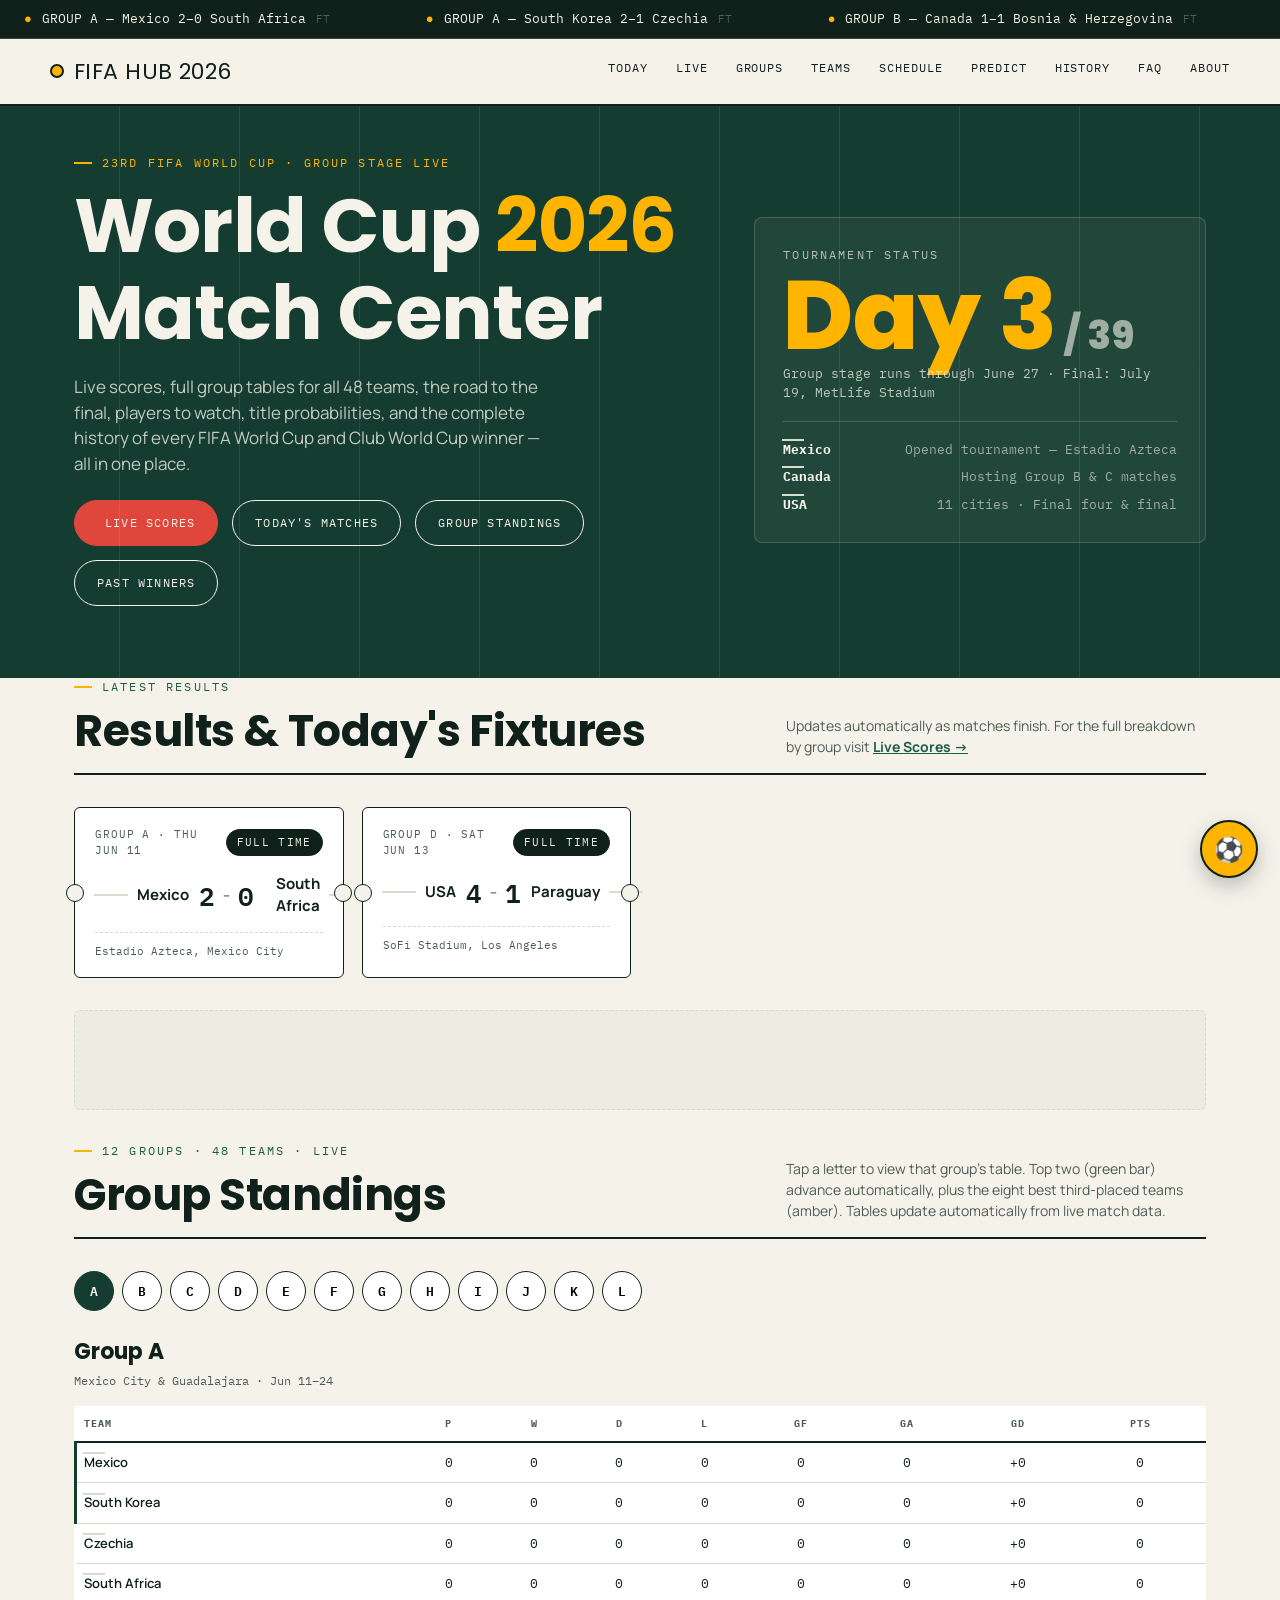
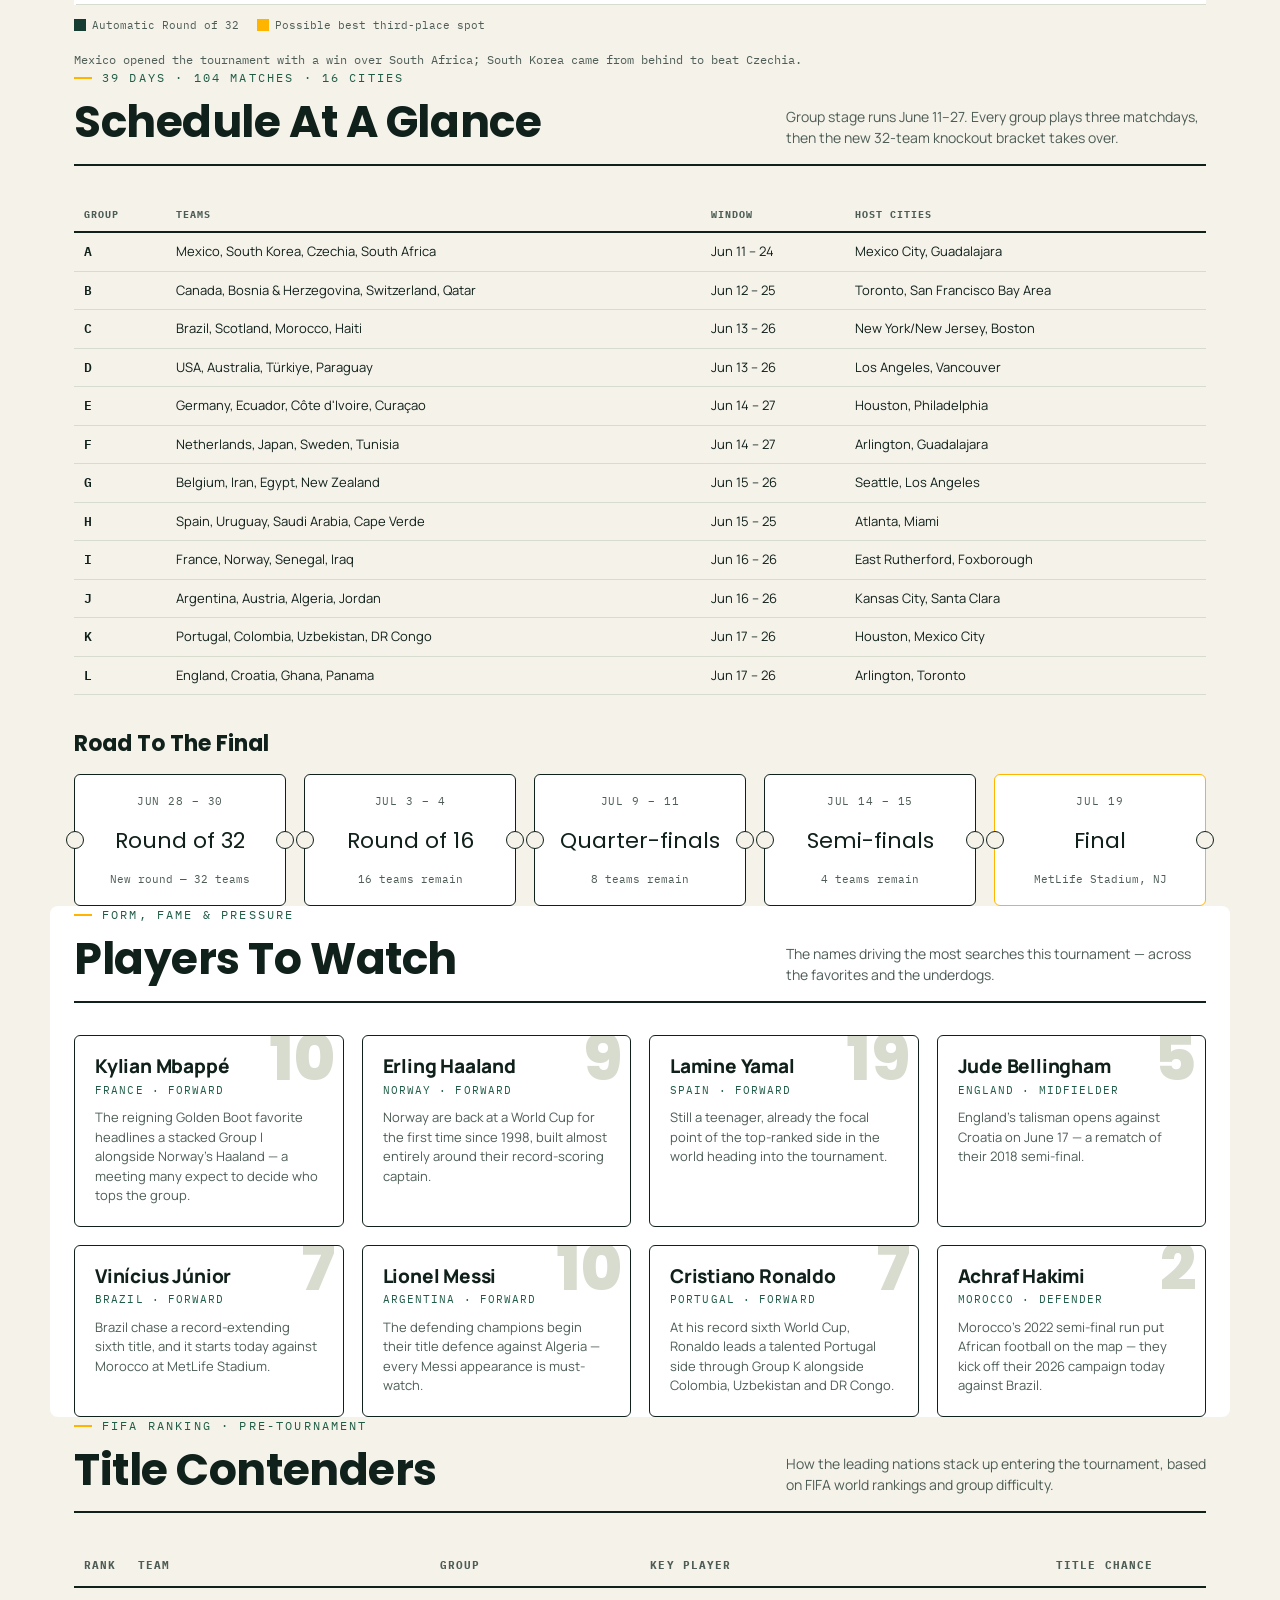
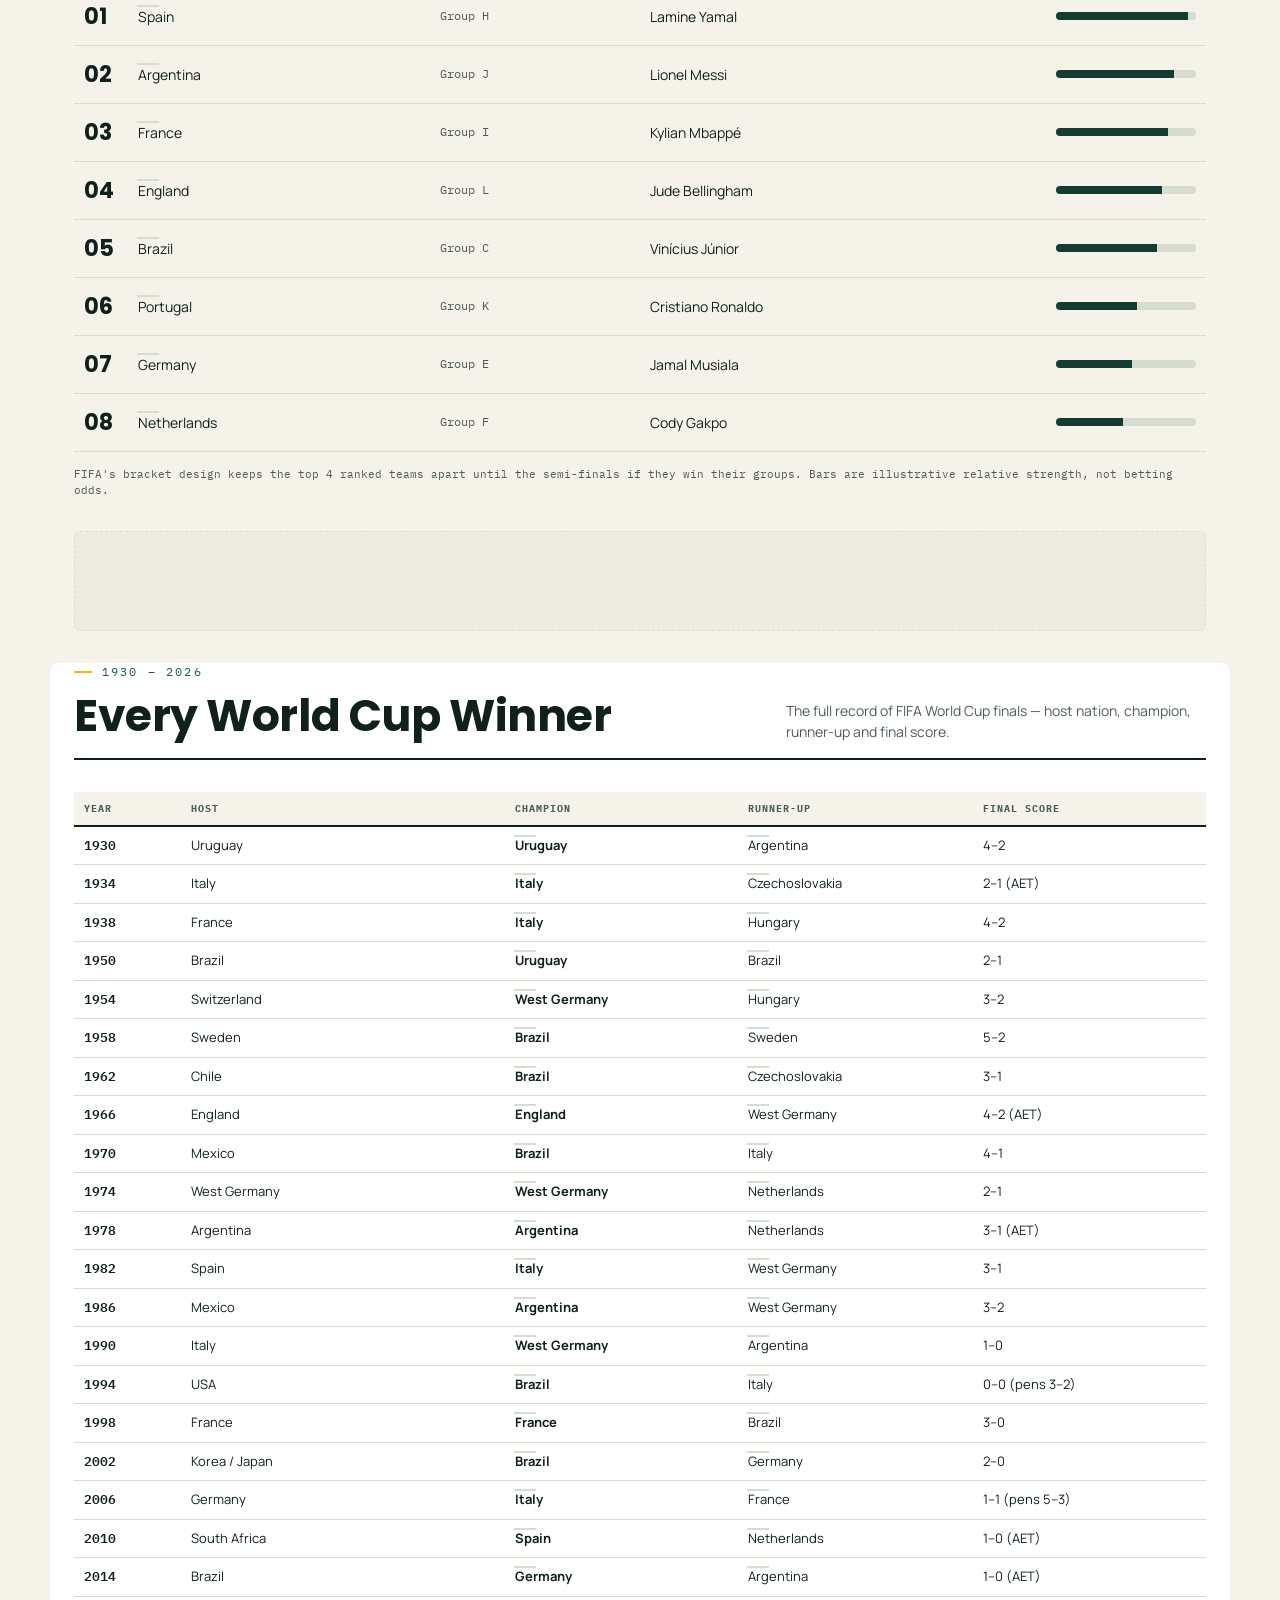
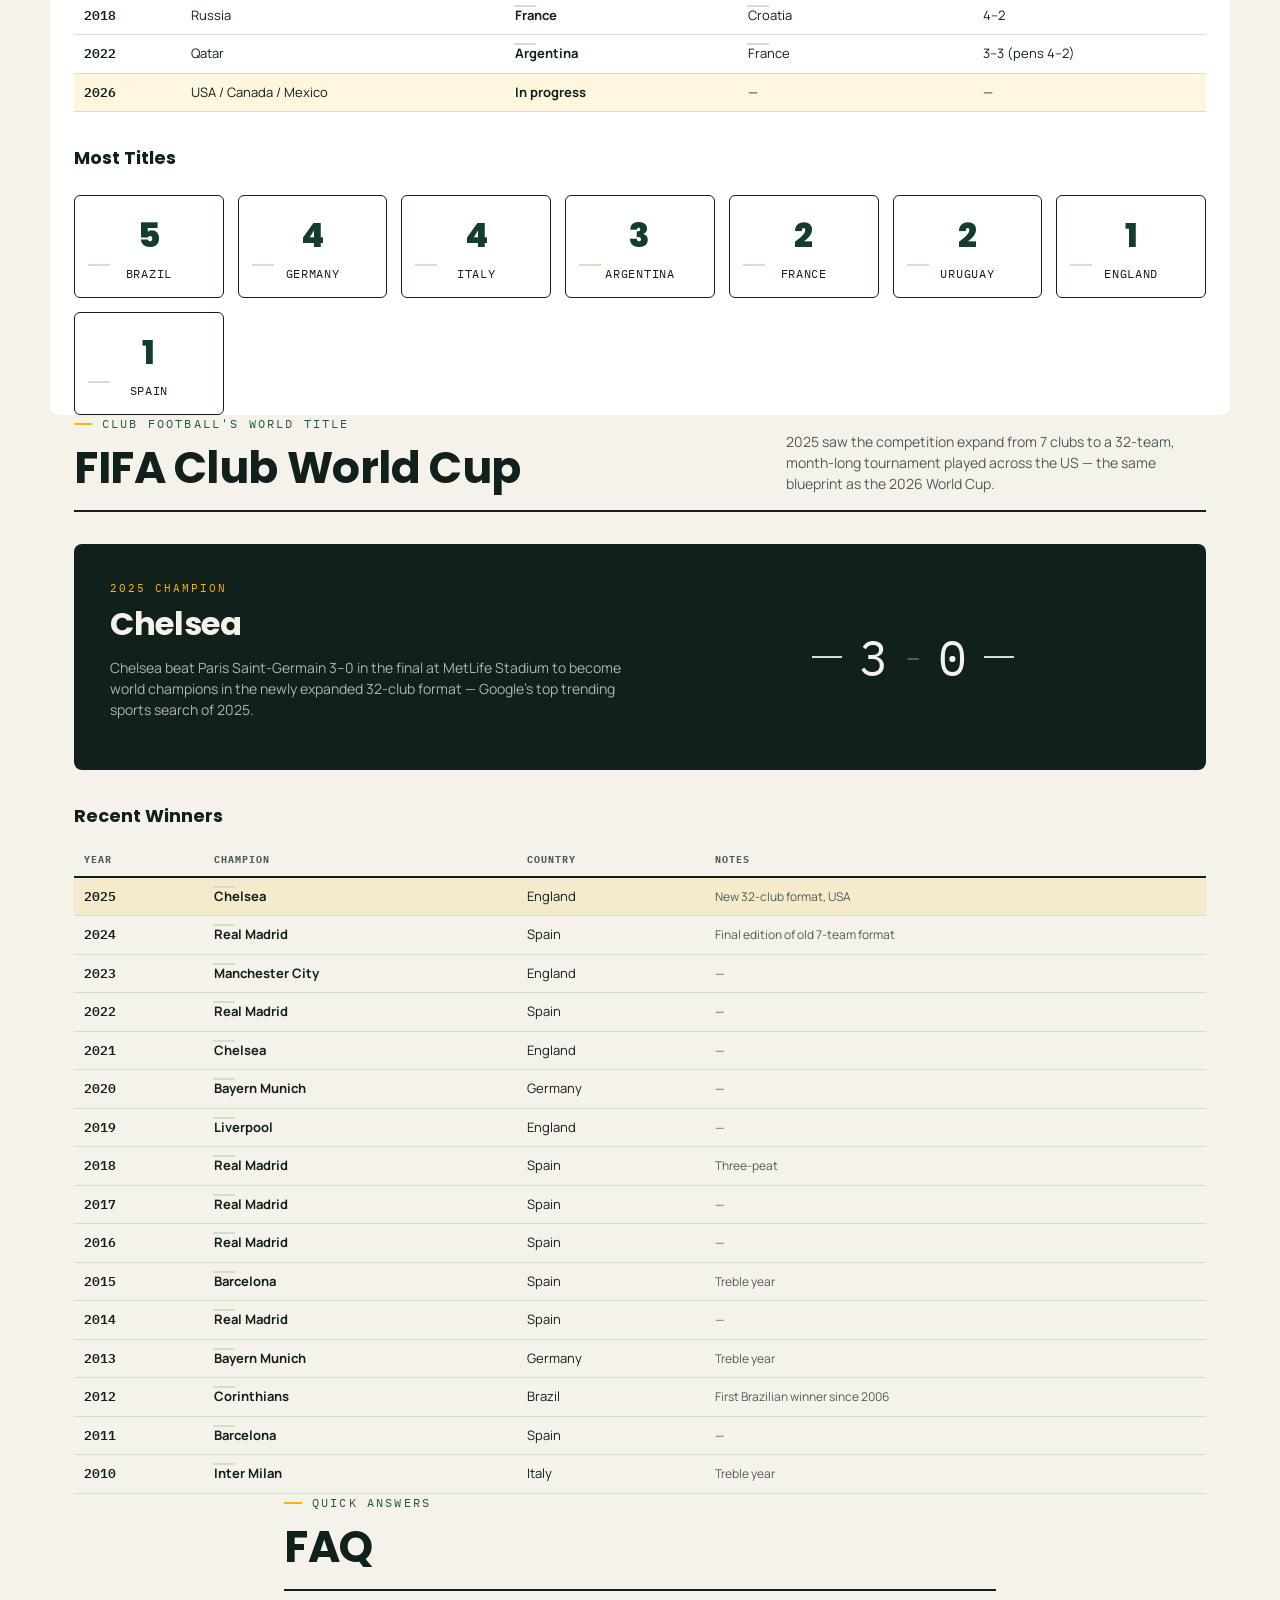
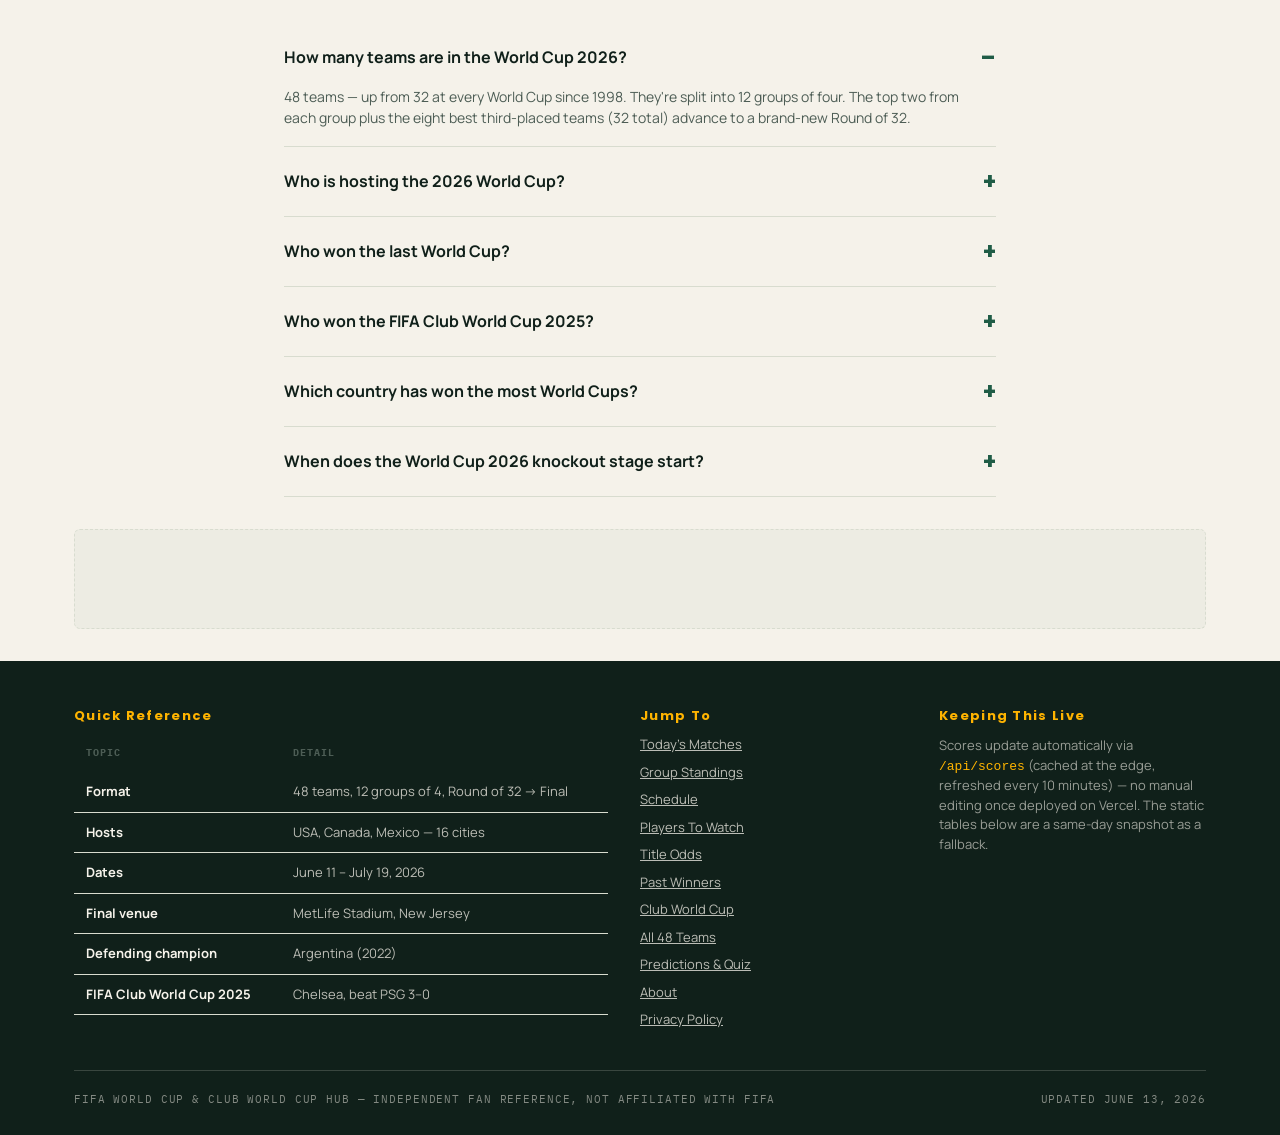
==== commit 03875d9b: "Add files via upload" ====
--- a/index.html
+++ b/index.html
@@ -140,95 +140,62 @@
 <section id="today" class="wrap">
   <div class="section-head">
     <div>
-      <div class="eyebrow">Matchday 1–2 Snapshot</div>
+      <div class="eyebrow" id="today-eyebrow">Latest Results</div>
       <h2>Results &amp; Today's Fixtures</h2>
     </div>
-    <p>A snapshot from the opening matchdays. For scores that update automatically as matches happen, visit the <a href="live.html" style="color:var(--turf-2);font-weight:700;">Live Scores page →</a></p>
-  </div>
-  <div class="match-grid">
-
+    <p>Updates automatically as matches finish. For the full breakdown by group visit <a href="live.html" style="color:var(--turf-2);font-weight:700;">Live Scores &#8594;</a></p>
+  </div>
+  <div class="match-grid" id="match-grid">
     <div class="ticket">
-      <div class="meta"><span>Group A · Thu Jun 11</span><span class="tag full">Full Time</span></div>
+      <div class="meta"><span>Group A &middot; Thu Jun 11</span><span class="tag full">Full Time</span></div>
       <div class="teams">
-        <div class="team"><img class="flag" src="https://flagcdn.com/h40/mx.png" alt="" loading="lazy"> Mexico</div>
-        <div class="score">2 <span class="vs">–</span> 0</div>
-        <div class="team right"><img class="flag" src="https://flagcdn.com/h40/za.png" alt="" loading="lazy"> South Africa</div>
+        <div class="team"><img class="flag" src="https://flagcdn.com/h40/mx.png" alt=""> Mexico</div>
+        <div class="score">2 <span class="vs">&ndash;</span> 0</div>
+        <div class="team right"><img class="flag" src="https://flagcdn.com/h40/za.png" alt=""> South Africa</div>
       </div>
-      <div class="venue">Estadio Azteca, Mexico City — Opening match</div>
-    </div>
-
+      <div class="venue">Estadio Azteca, Mexico City</div>
+    </div>
     <div class="ticket">
-      <div class="meta"><span>Group A · Fri Jun 12</span><span class="tag full">Full Time</span></div>
+      <div class="meta"><span>Group D &middot; Sat Jun 13</span><span class="tag full">Full Time</span></div>
       <div class="teams">
-        <div class="team"><img class="flag" src="https://flagcdn.com/h40/kr.png" alt="" loading="lazy"> South Korea</div>
-        <div class="score">2 <span class="vs">–</span> 1</div>
-        <div class="team right"><img class="flag" src="https://flagcdn.com/h40/cz.png" alt="" loading="lazy"> Czechia</div>
+        <div class="team"><img class="flag" src="https://flagcdn.com/h40/us.png" alt=""> USA</div>
+        <div class="score">4 <span class="vs">&ndash;</span> 1</div>
+        <div class="team right"><img class="flag" src="https://flagcdn.com/h40/py.png" alt=""> Paraguay</div>
       </div>
-      <div class="venue">Estadio Akron, Guadalajara</div>
-    </div>
-
-    <div class="ticket">
-      <div class="meta"><span>Group B · Fri Jun 12</span><span class="tag full">Full Time</span></div>
-      <div class="teams">
-        <div class="team"><img class="flag" src="https://flagcdn.com/h40/ca.png" alt="" loading="lazy"> Canada</div>
-        <div class="score">1 <span class="vs">–</span> 1</div>
-        <div class="team right"><img class="flag" src="https://flagcdn.com/h40/ba.png" alt="" loading="lazy"> Bosnia</div>
-      </div>
-      <div class="venue">BMO Field, Toronto — Host nation opener</div>
-    </div>
-
-    <div class="ticket">
-      <div class="meta"><span>Group D · Sat Jun 13</span><span class="tag full">Full Time</span></div>
-      <div class="teams">
-        <div class="team"><img class="flag" src="https://flagcdn.com/h40/us.png" alt="" loading="lazy"> USA</div>
-        <div class="score">4 <span class="vs">–</span> 1</div>
-        <div class="team right"><img class="flag" src="https://flagcdn.com/h40/py.png" alt="" loading="lazy"> Paraguay</div>
-      </div>
-      <div class="venue">SoFi Stadium, Los Angeles — Balogun brace</div>
-    </div>
-
-    <div class="ticket">
-      <div class="meta"><span>Group B · Sat Jun 13</span><span class="tag live">Live</span></div>
-      <div class="teams">
-        <div class="team"><img class="flag" src="https://flagcdn.com/h40/qa.png" alt="" loading="lazy"> Qatar</div>
-        <div class="score"><span class="vs">vs</span></div>
-        <div class="team right"><img class="flag" src="https://flagcdn.com/h40/ch.png" alt="" loading="lazy"> Switzerland</div>
-      </div>
-      <div class="venue">Levi's Stadium, San Francisco Bay Area — 3:00 PM ET</div>
-    </div>
-
-    <div class="ticket">
-      <div class="meta"><span>Group C · Sat Jun 13</span><span class="tag live">Today</span></div>
-      <div class="teams">
-        <div class="team"><img class="flag" src="https://flagcdn.com/h40/br.png" alt="" loading="lazy"> Brazil</div>
-        <div class="score"><span class="vs">vs</span></div>
-        <div class="team right"><img class="flag" src="https://flagcdn.com/h40/ma.png" alt="" loading="lazy"> Morocco</div>
-      </div>
-      <div class="venue">MetLife Stadium, New Jersey — 6:00 PM ET</div>
-    </div>
-
-    <div class="ticket">
-      <div class="meta"><span>Group C · Sun Jun 14</span><span class="tag">Upcoming</span></div>
-      <div class="teams">
-        <div class="team"><img class="flag" src="https://flagcdn.com/h40/ht.png" alt="" loading="lazy"> Haiti</div>
-        <div class="score"><span class="vs">vs</span></div>
-        <div class="team right"><img class="flag" src="https://flagcdn.com/h40/gb-sct.png" alt="" loading="lazy"> Scotland</div>
-      </div>
-      <div class="venue">Gillette Stadium, Boston — 1:00 AM ET</div>
-    </div>
-
-    <div class="ticket">
-      <div class="meta"><span>Group D · Sun Jun 14</span><span class="tag">Upcoming</span></div>
-      <div class="teams">
-        <div class="team"><img class="flag" src="https://flagcdn.com/h40/au.png" alt="" loading="lazy"> Australia</div>
-        <div class="score"><span class="vs">vs</span></div>
-        <div class="team right"><img class="flag" src="https://flagcdn.com/h40/tr.png" alt="" loading="lazy"> Türkiye</div>
-      </div>
-      <div class="venue">BC Place, Vancouver — Group D matchday 1</div>
-    </div>
-
-  </div>
-</section>
+      <div class="venue">SoFi Stadium, Los Angeles</div>
+    </div>
+  </div>
+</section>
+<script>
+(async function(){
+  const NM={"United States":"USA","Bosnia-Herzegovina":"Bosnia & Herzegovina","Korea Republic":"South Korea","Turkey":"\u00dcrkiye","Ivory Coast":"C\u00f4te d'Ivoire","Congo DR":"DR Congo","Curacao":"Cura\u00e7ao","Cape Verde Islands":"Cape Verde","T\u00fcrkiye":"T\u00fcrkiye"};
+  const FL={"Mexico":"mx","South Africa":"za","South Korea":"kr","Czechia":"cz","Canada":"ca","Bosnia & Herzegovina":"ba","Switzerland":"ch","Qatar":"qa","Brazil":"br","Morocco":"ma","Haiti":"ht","Scotland":"gb-sct","USA":"us","Australia":"au","T\u00fcrkiye":"tr","Paraguay":"py","Germany":"de","Ecuador":"ec","C\u00f4te d'Ivoire":"ci","Cura\u00e7ao":"cw","Netherlands":"nl","Japan":"jp","Sweden":"se","Tunisia":"tn","Belgium":"be","Iran":"ir","Egypt":"eg","New Zealand":"nz","Spain":"es","Uruguay":"uy","Saudi Arabia":"sa","Cape Verde":"cv","France":"fr","Norway":"no","Senegal":"sn","Iraq":"iq","Argentina":"ar","Austria":"at","Algeria":"dz","Jordan":"jo","Portugal":"pt","Colombia":"co","Uzbekistan":"uz","DR Congo":"cd","England":"gb-eng","Croatia":"hr","Ghana":"gh","Panama":"pa"};
+  const GN={"GROUP_A":"Group A","GROUP_B":"Group B","GROUP_C":"Group C","GROUP_D":"Group D","GROUP_E":"Group E","GROUP_F":"Group F","GROUP_G":"Group G","GROUP_H":"Group H","GROUP_I":"Group I","GROUP_J":"Group J","GROUP_K":"Group K","GROUP_L":"Group L"};
+  function n(x){return NM[x]||x;}
+  function fi(name){const c=FL[name]||FL[n(name)]||"";return c?'<img class="flag" src="https://flagcdn.com/h40/'+c+'.png" alt="" loading="lazy">':""; }
+  function bd(s){if(s==="FINISHED")return'<span class="tag full">Full Time</span>';if(["LIVE","IN_PLAY","PAUSED"].includes(s))return'<span class="tag live">Live</span>';return'<span class="tag">Upcoming</span>';}
+  function fd(d){return new Date(d).toLocaleString("en-US",{weekday:"short",month:"short",day:"numeric",hour:"numeric",minute:"2-digit"});}
+  try{
+    const r=await fetch("/api/scores");
+    if(!r.ok)return;
+    const data=await r.json();
+    const all=data.matches||[];
+    const live=all.filter(m=>["LIVE","IN_PLAY","PAUSED"].includes(m.status));
+    const done=all.filter(m=>m.status==="FINISHED").reverse();
+    const next=all.filter(m=>m.status==="TIMED"||m.status==="SCHEDULED").slice(0,4);
+    const show=[...live,...done,...next].slice(0,12);
+    if(!show.length)return;
+    const ey=document.getElementById("today-eyebrow");
+    const gr=document.getElementById("match-grid");
+    ey.textContent=live.length?live.length+" Match"+(live.length>1?"es":"")+" Live":"Latest Results \u00b7 "+new Date(data.updated).toLocaleTimeString();
+    gr.innerHTML=show.map(m=>{
+      const h=n(m.home),a=n(m.away);
+      const sc=m.homeScore!==null?m.homeScore+' <span class="vs">&ndash;</span> '+m.awayScore:'<span class="vs">vs</span>';
+      return'<div class="ticket"><div class="meta"><span>'+(GN[m.group]||"")+" &middot; "+fd(m.utcDate)+"</span>"+bd(m.status)+'</div><div class="teams"><div class="team">'+fi(h)+" "+h+'</div><div class="score">'+sc+'</div><div class="team right">'+fi(a)+" "+a+'</div></div><div class="venue">'+( m.venue||fd(m.utcDate))+'</div></div>';
+    }).join("");
+  }catch(e){}
+})();
+</script>
 
 <div class="ad-slot">
   <div class="ad-inner">
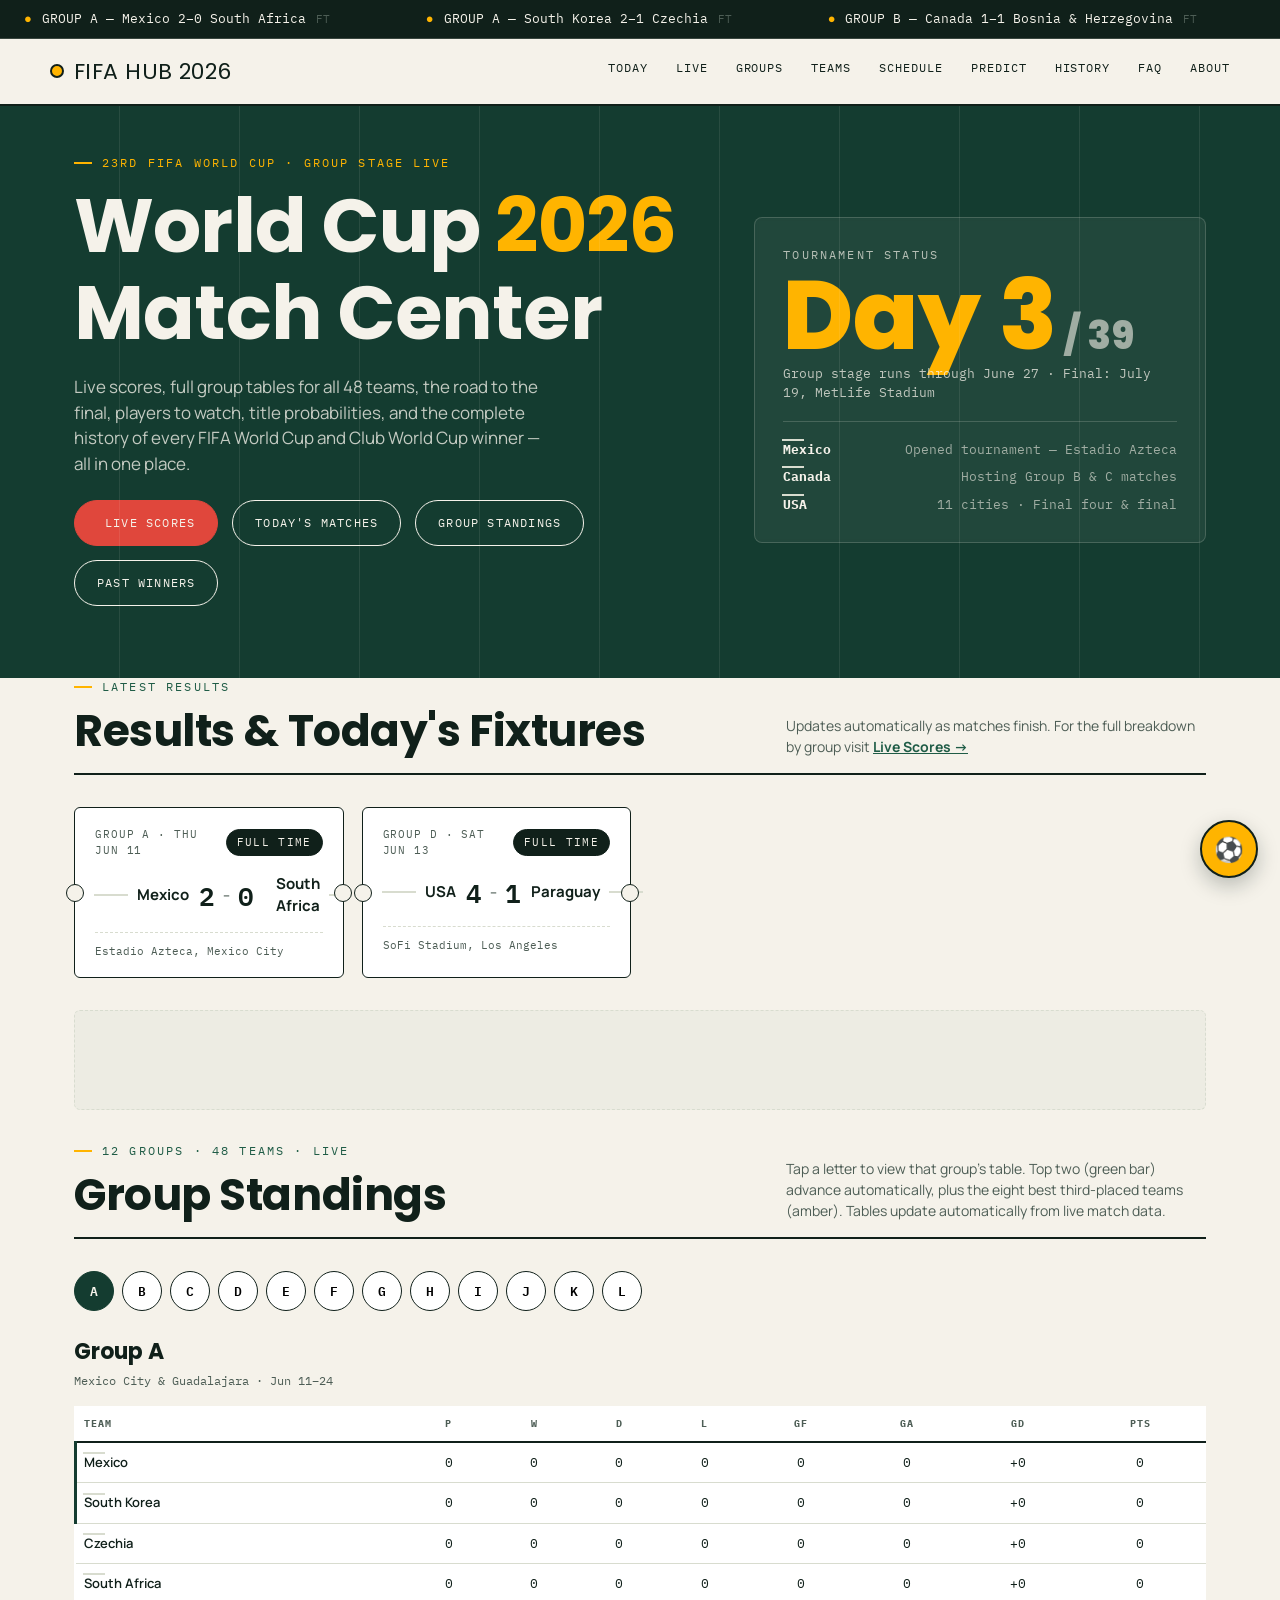
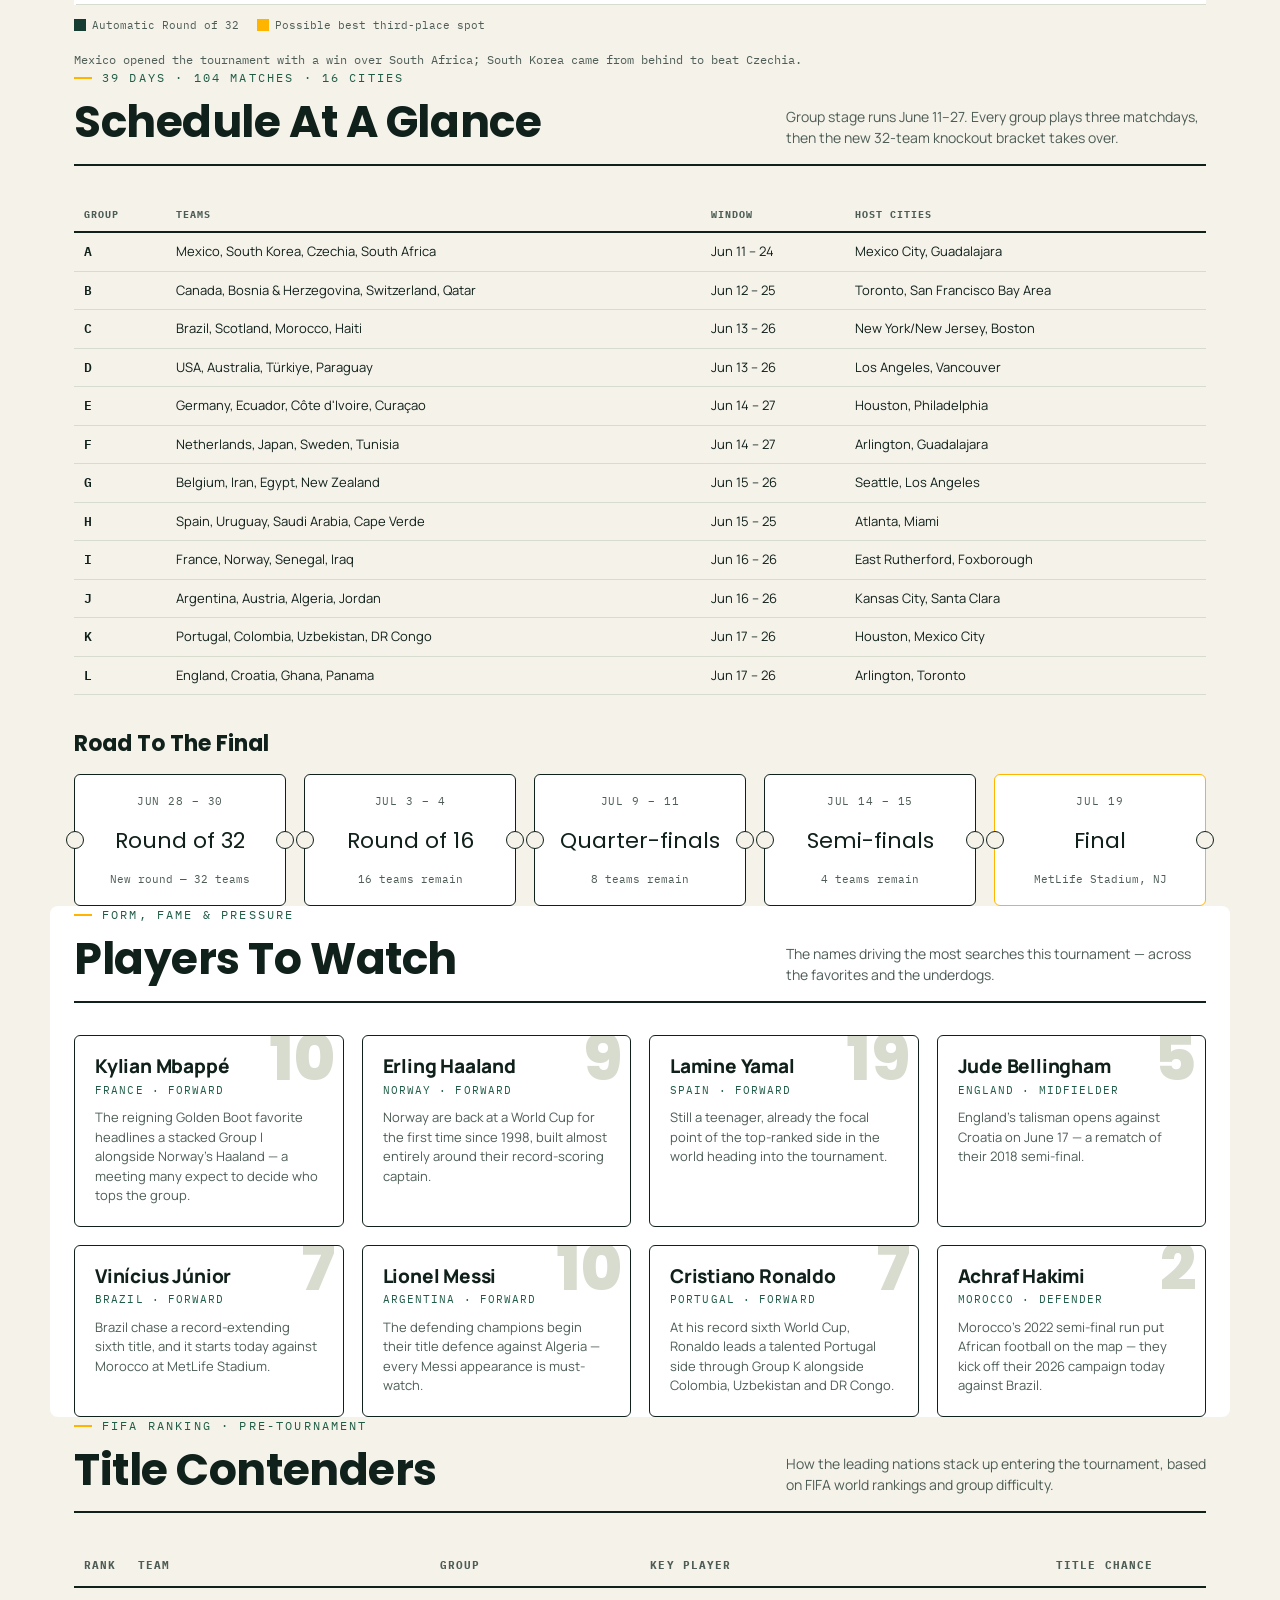
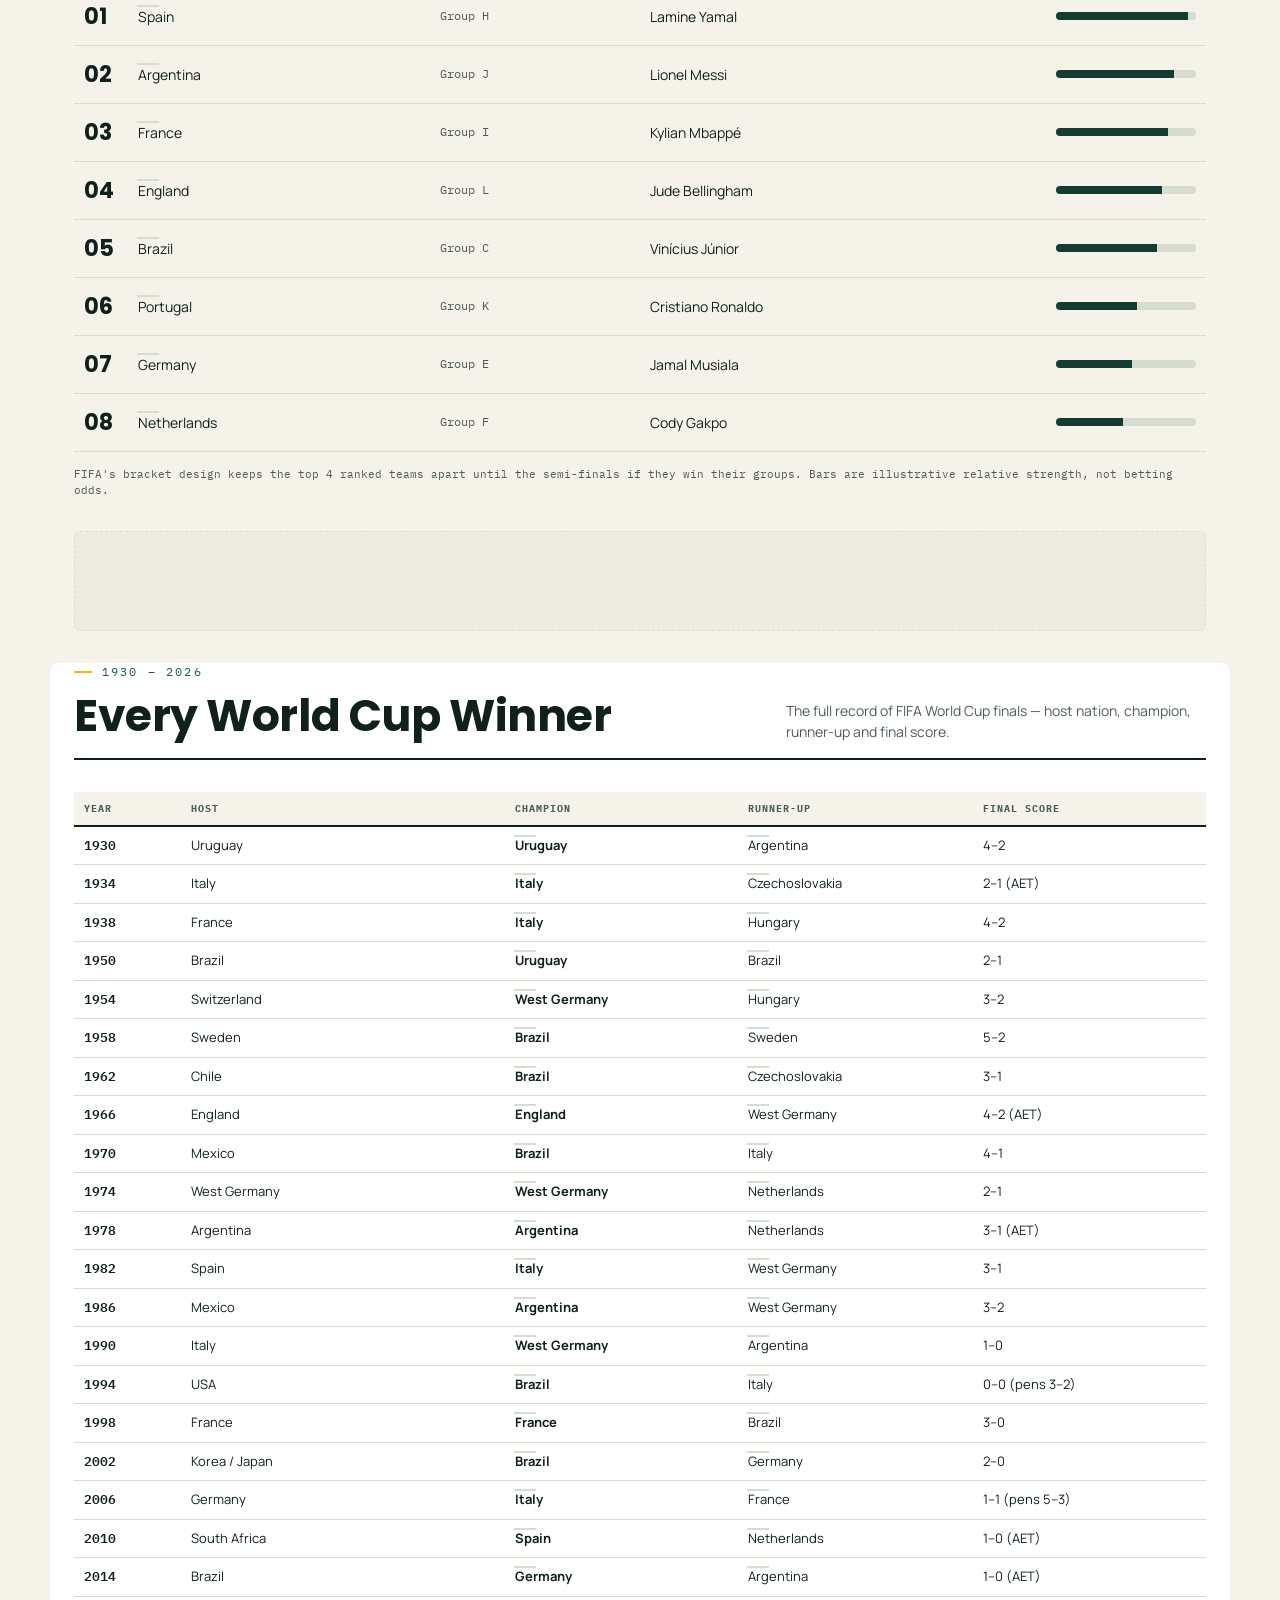
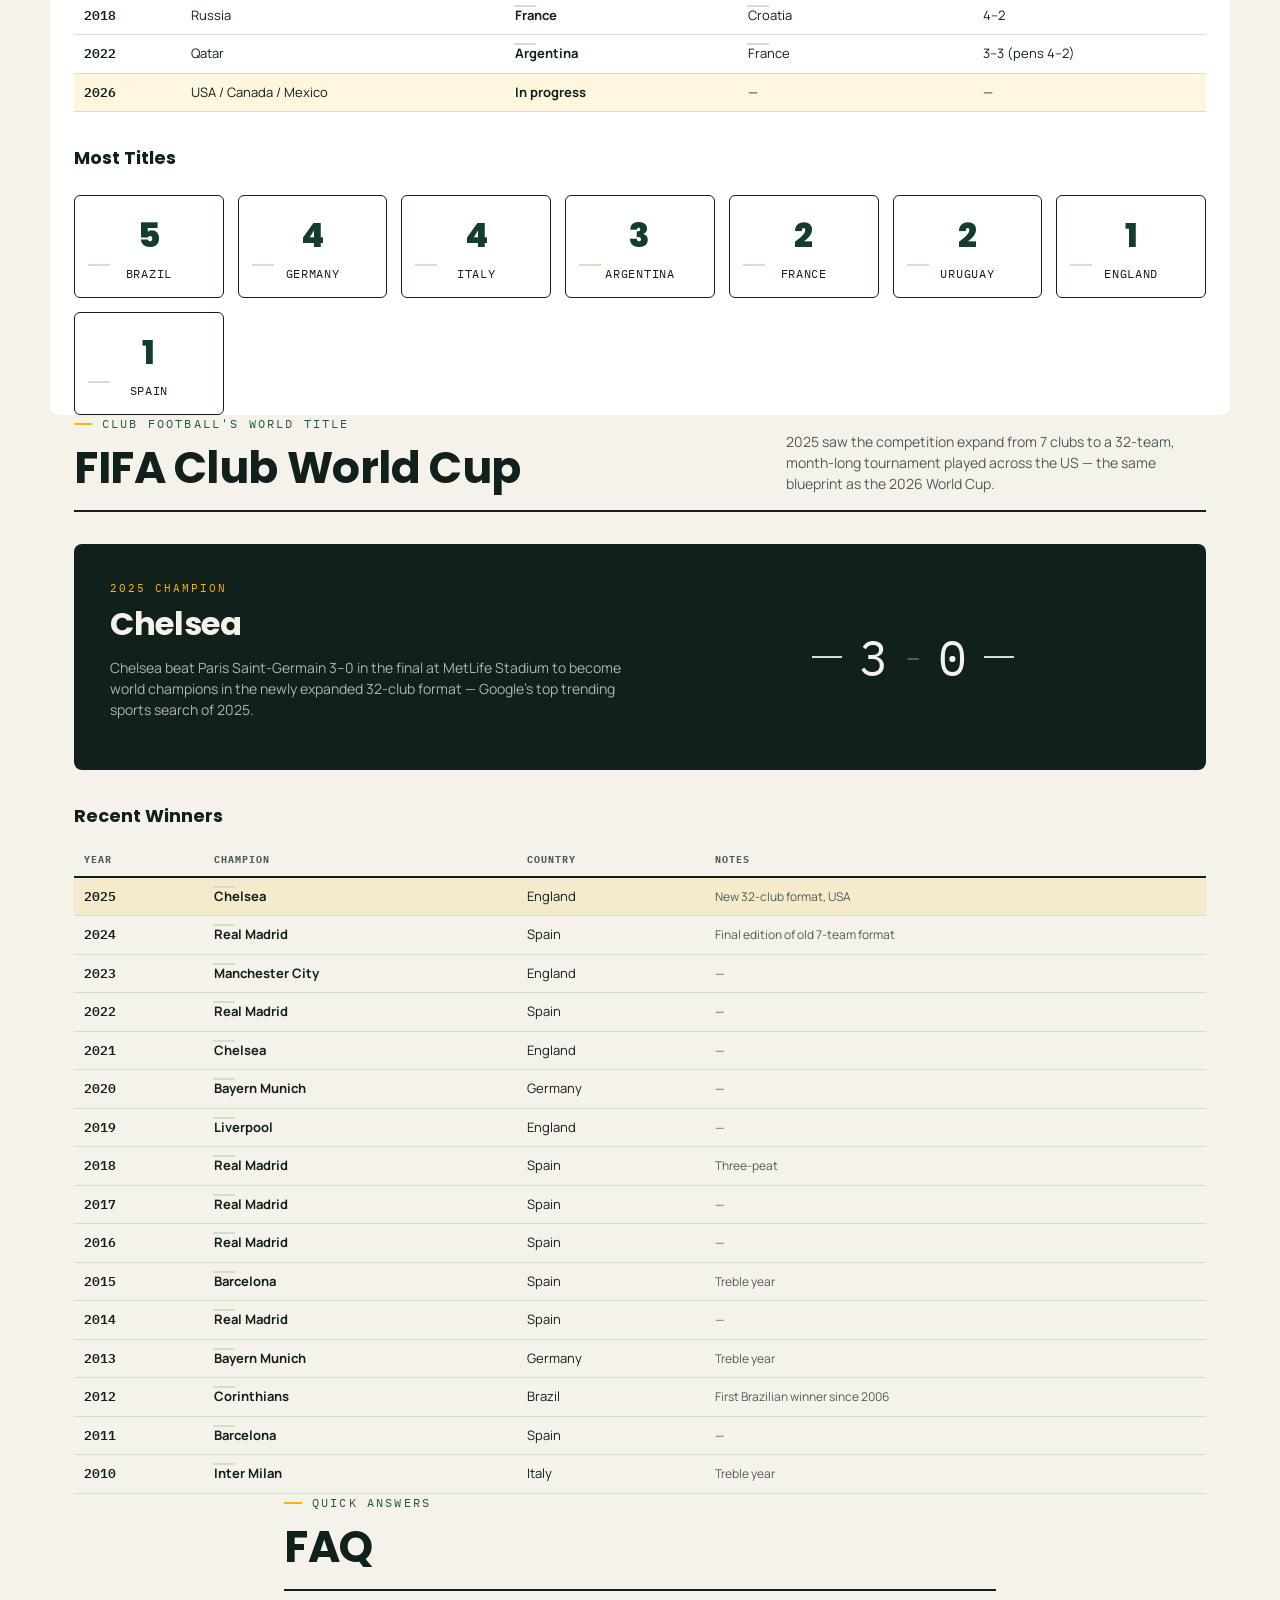
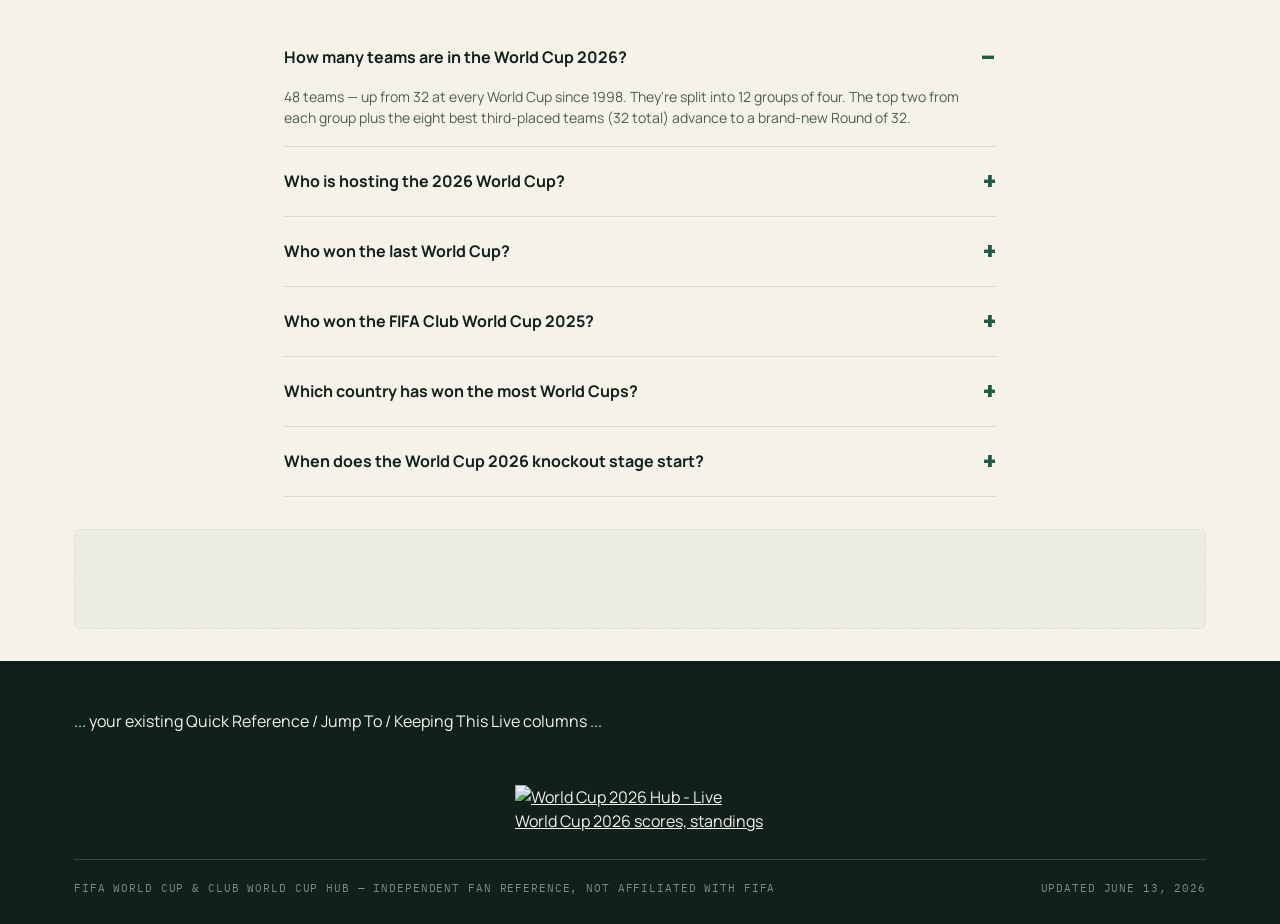
==== commit 49122cb6: "Update index.html" ====
--- a/index.html
+++ b/index.html
@@ -606,40 +606,12 @@
 <footer>
   <div class="wrap">
     <div class="footer-grid">
-      <div>
-        <h4>Quick Reference</h4>
-        <table class="refgrid">
-          <thead><tr><th>Topic</th><th>Detail</th></tr></thead>
-          <tbody>
-            <tr><td>Format</td><td style="color:rgba(245,242,234,.75);">48 teams, 12 groups of 4, Round of 32 → Final</td></tr>
-            <tr><td>Hosts</td><td style="color:rgba(245,242,234,.75);">USA, Canada, Mexico — 16 cities</td></tr>
-            <tr><td>Dates</td><td style="color:rgba(245,242,234,.75);">June 11 – July 19, 2026</td></tr>
-            <tr><td>Final venue</td><td style="color:rgba(245,242,234,.75);">MetLife Stadium, New Jersey</td></tr>
-            <tr><td>Defending champion</td><td style="color:rgba(245,242,234,.75);">Argentina (2022)</td></tr>
-            <tr><td>FIFA Club World Cup 2025</td><td style="color:rgba(245,242,234,.75);">Chelsea, beat PSG 3–0</td></tr>
-          </tbody>
-        </table>
-      </div>
-      <div>
-        <h4>Jump To</h4>
-        <ul>
-          <li><a href="#today">Today's Matches</a></li>
-          <li><a href="#groups">Group Standings</a></li>
-          <li><a href="#schedule">Schedule</a></li>
-          <li><a href="#players">Players To Watch</a></li>
-          <li><a href="#favorites">Title Odds</a></li>
-          <li><a href="#history">Past Winners</a></li>
-          <li><a href="#cwc">Club World Cup</a></li>
-          <li><a href="teams.html">All 48 Teams</a></li>
-          <li><a href="predictions.html">Predictions &amp; Quiz</a></li>
-          <li><a href="about.html">About</a></li>
-          <li><a href="privacy.html">Privacy Policy</a></li>
-        </ul>
-      </div>
-      <div>
-        <h4>Keeping This Live</h4>
-        <p>Scores update automatically via <code style="color:var(--amber);">/api/scores</code> (cached at the edge, refreshed every 10 minutes) — no manual editing once deployed on Vercel. The static tables below are a same-day snapshot as a fallback.</p>
-      </div>
+      ... your existing Quick Reference / Jump To / Keeping This Live columns ...
+    </div>
+    <div class="ph-badge" style="display:flex;justify-content:center;padding:20px 0;">
+      <a href="https://www.producthunt.com/products/world-cup-2026-hub?embed=true&utm_source=badge-featured&utm_medium=badge&utm_campaign=badge-world-cup-2026-hub" target="_blank" rel="noopener noreferrer">
+        <img alt="World Cup 2026 Hub - Live World Cup 2026 scores, standings &amp; history — all free | Product Hunt" width="250" height="54" src="https://api.producthunt.com/widgets/embed-image/v1/featured.svg?post_id=1175769&theme=light&t=1781849263541">
+      </a>
     </div>
     <div class="foot-bottom">
       <span>FIFA World Cup &amp; Club World Cup Hub — Independent fan reference, not affiliated with FIFA</span>
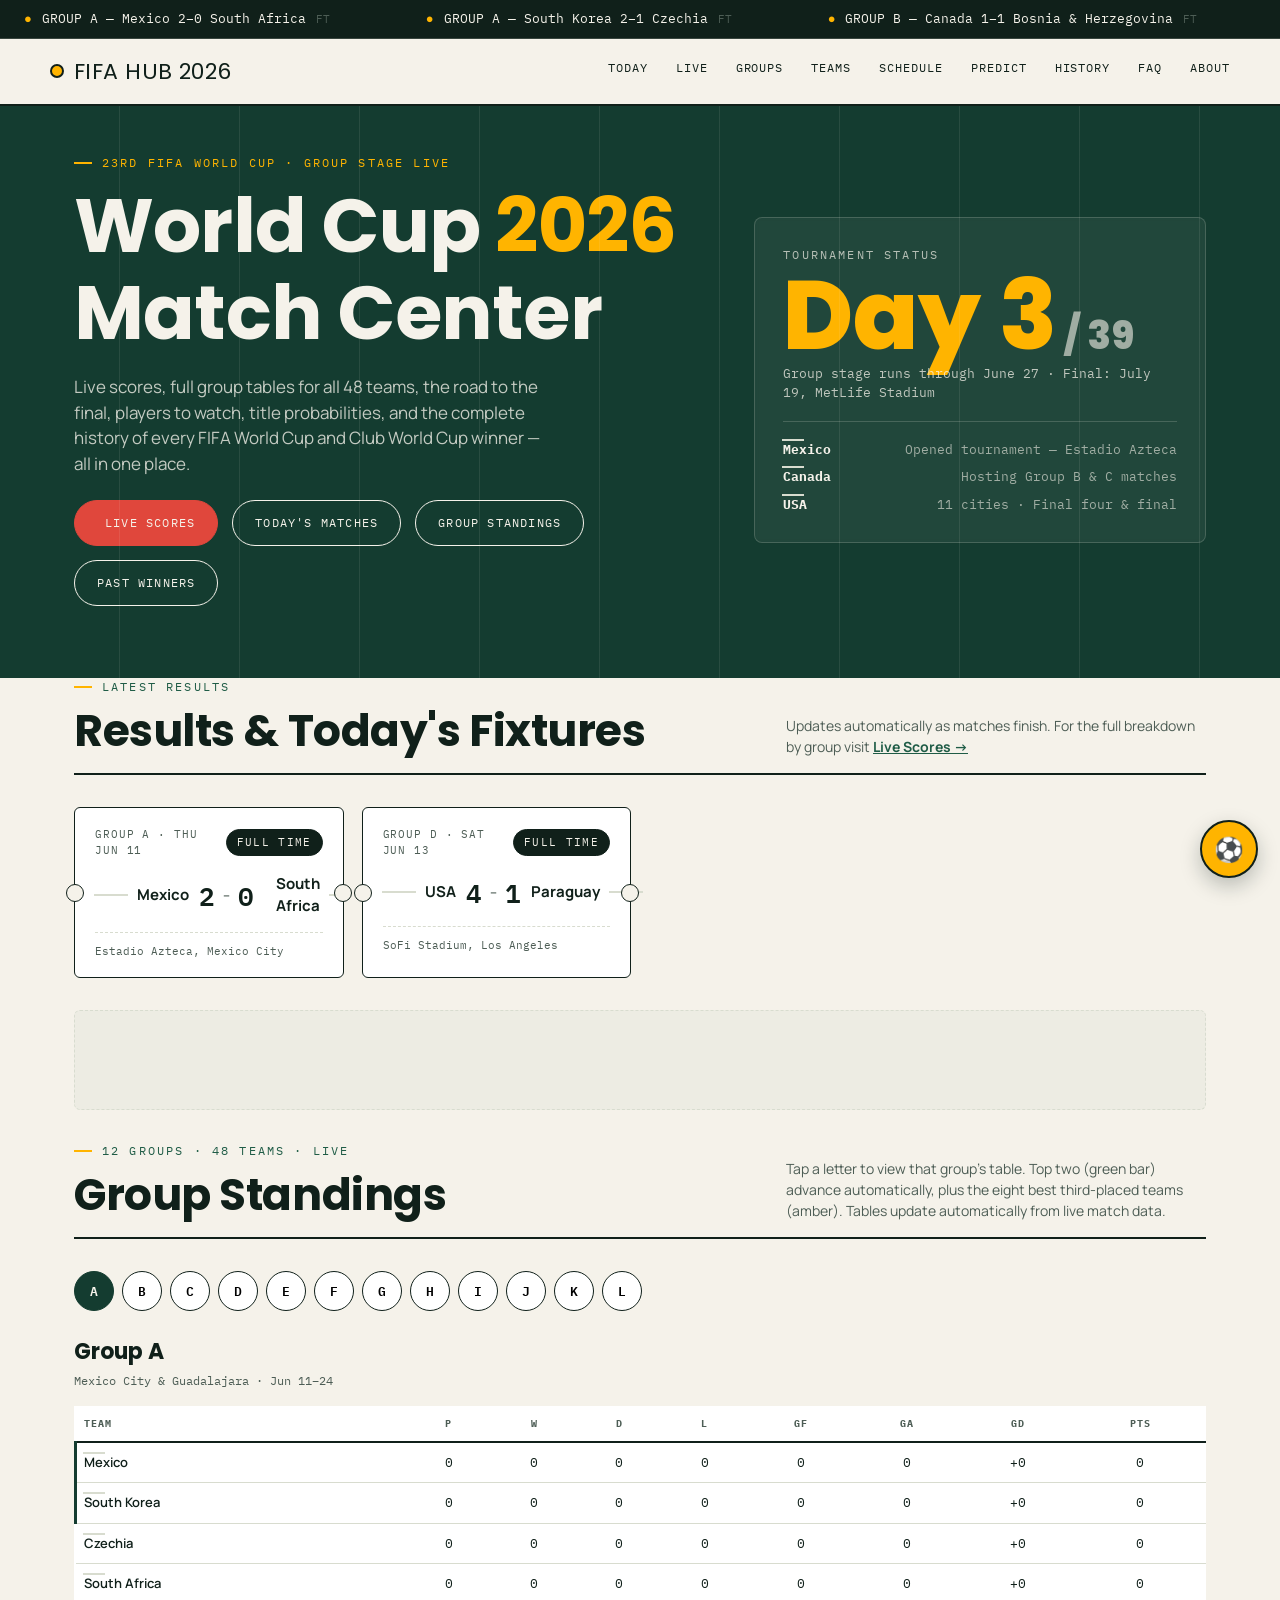
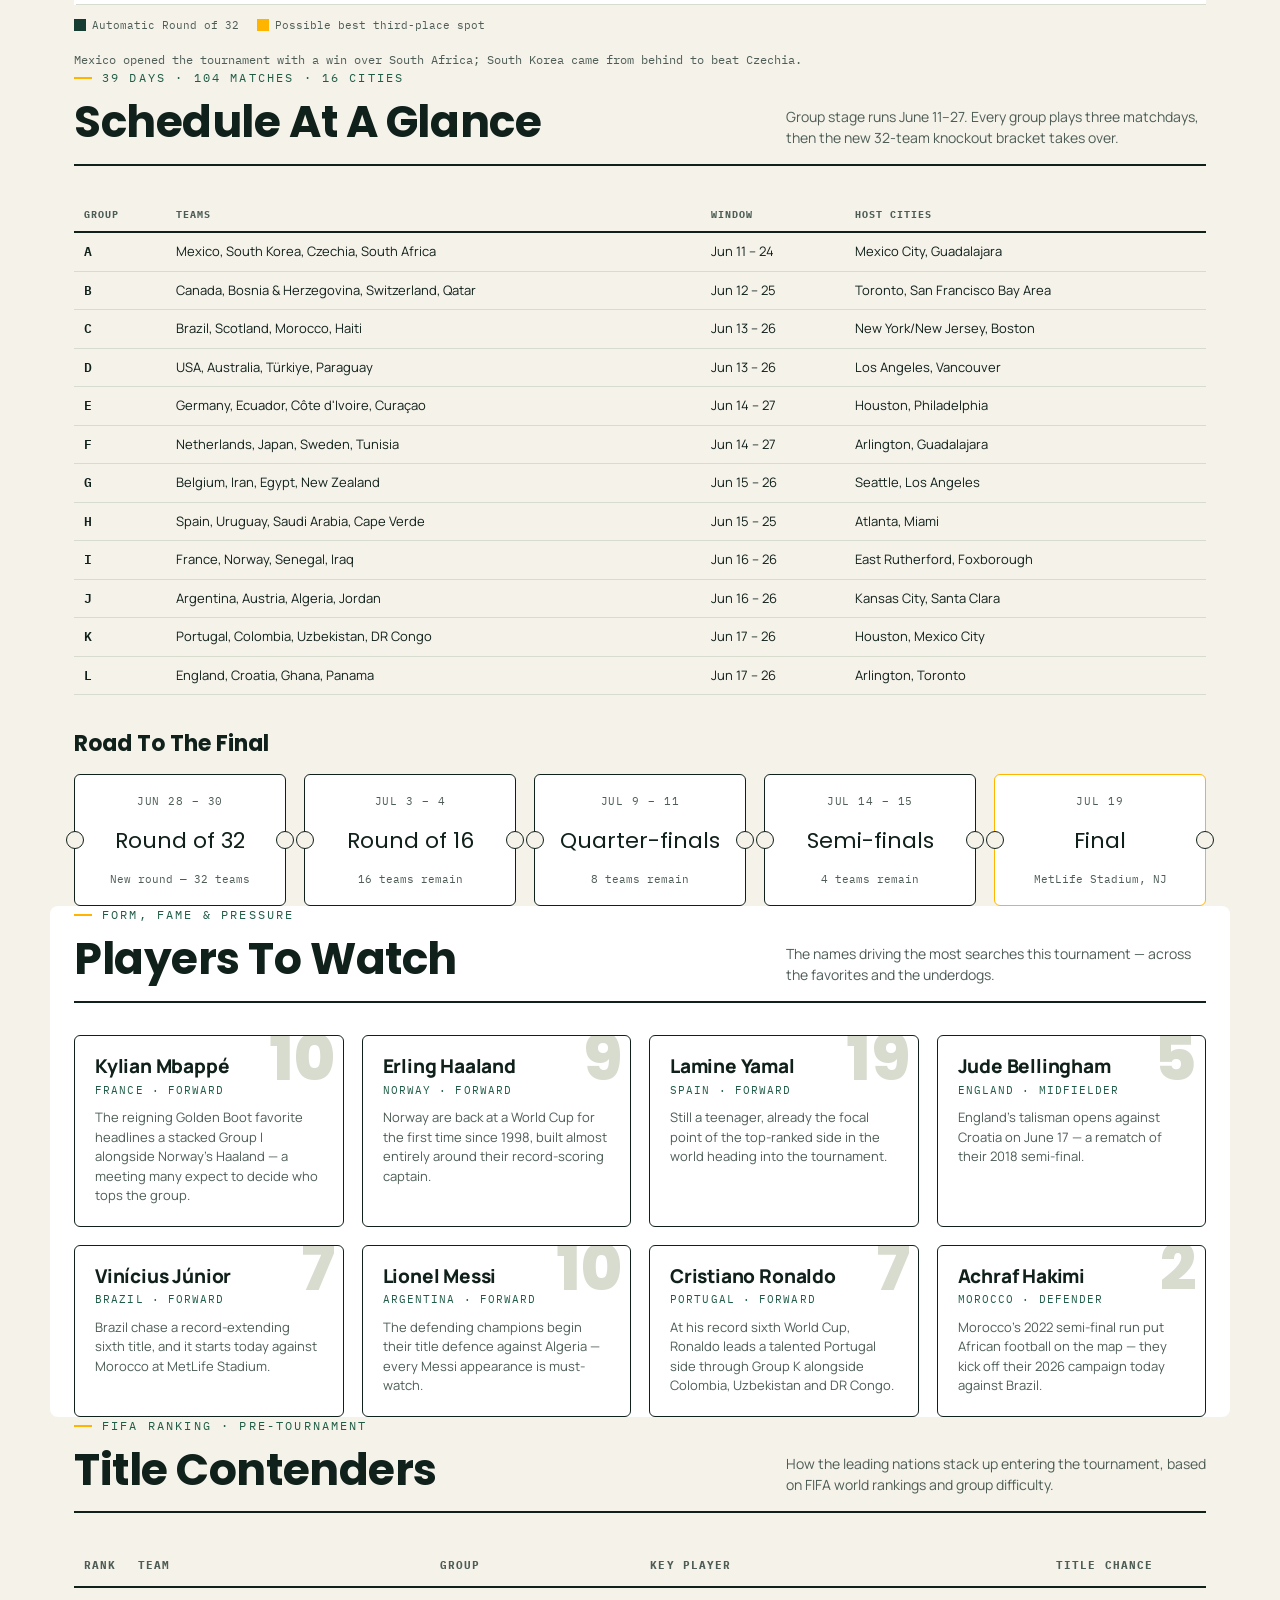
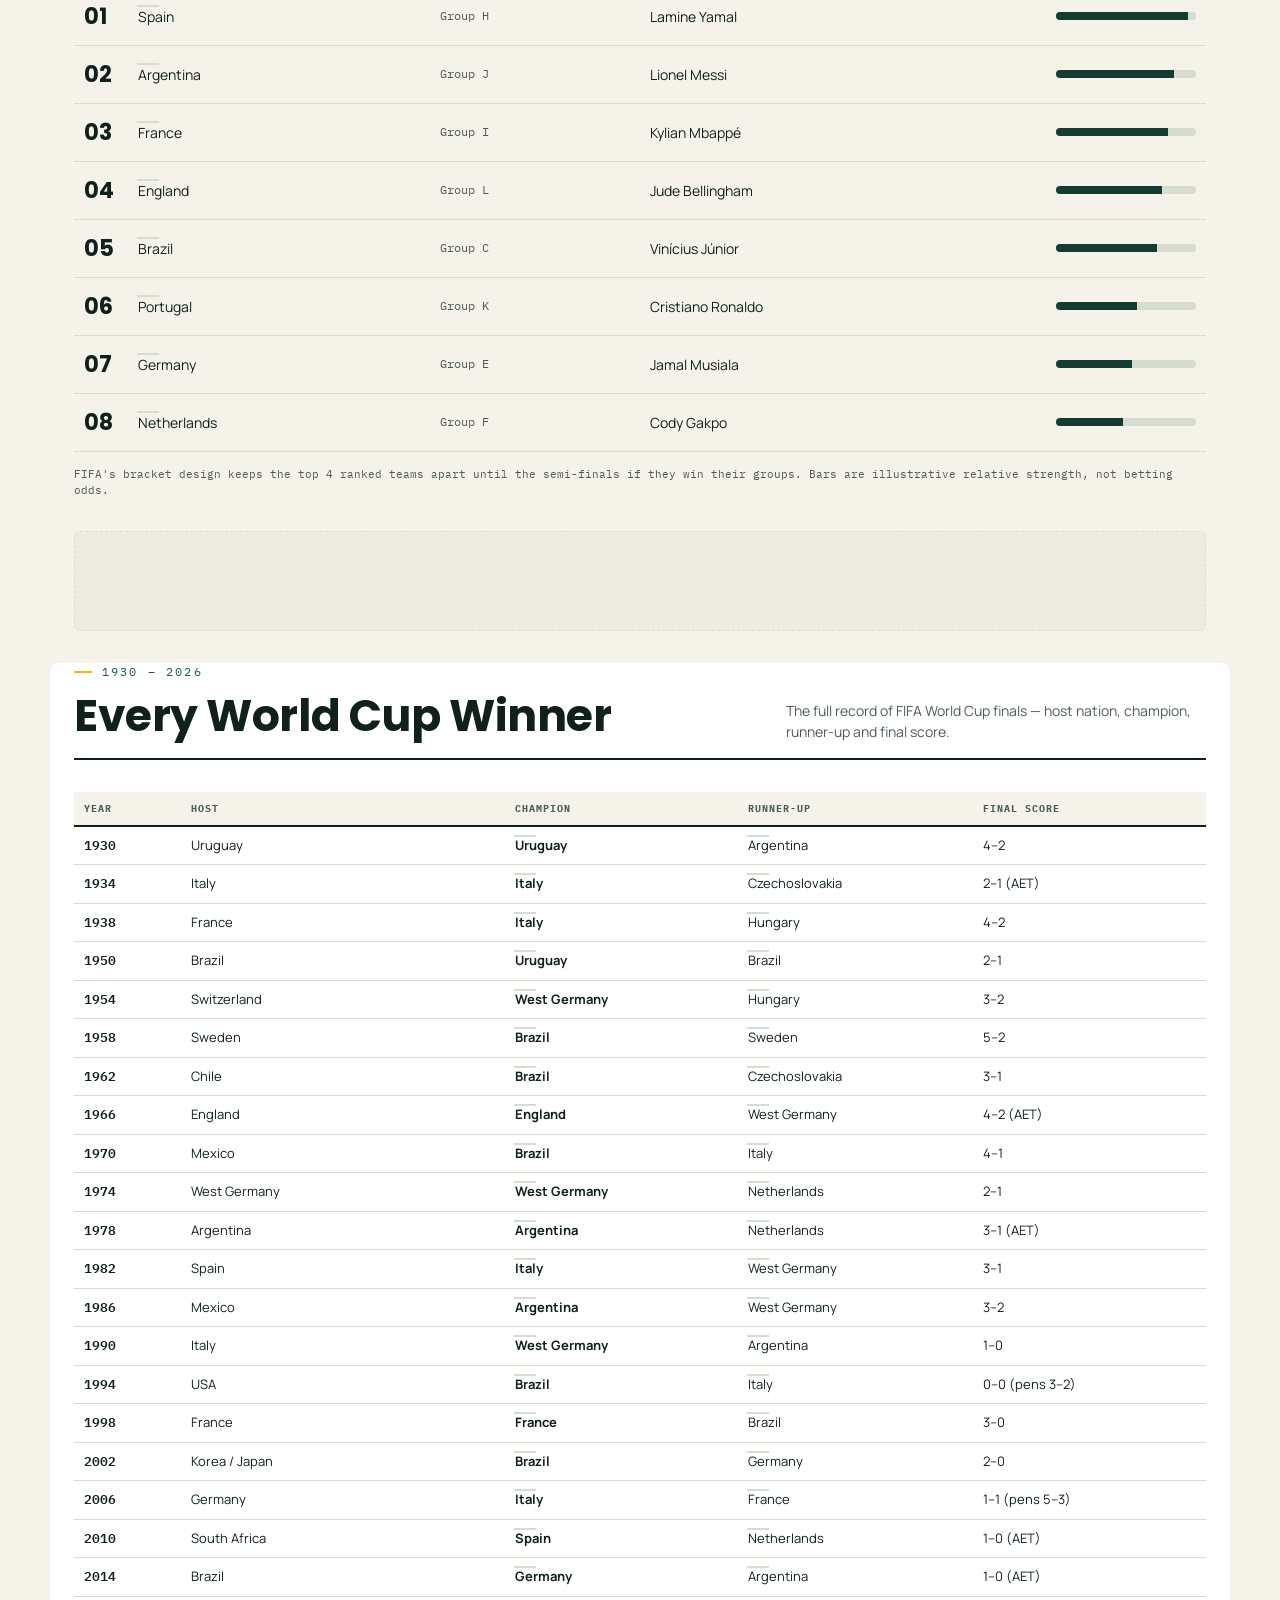
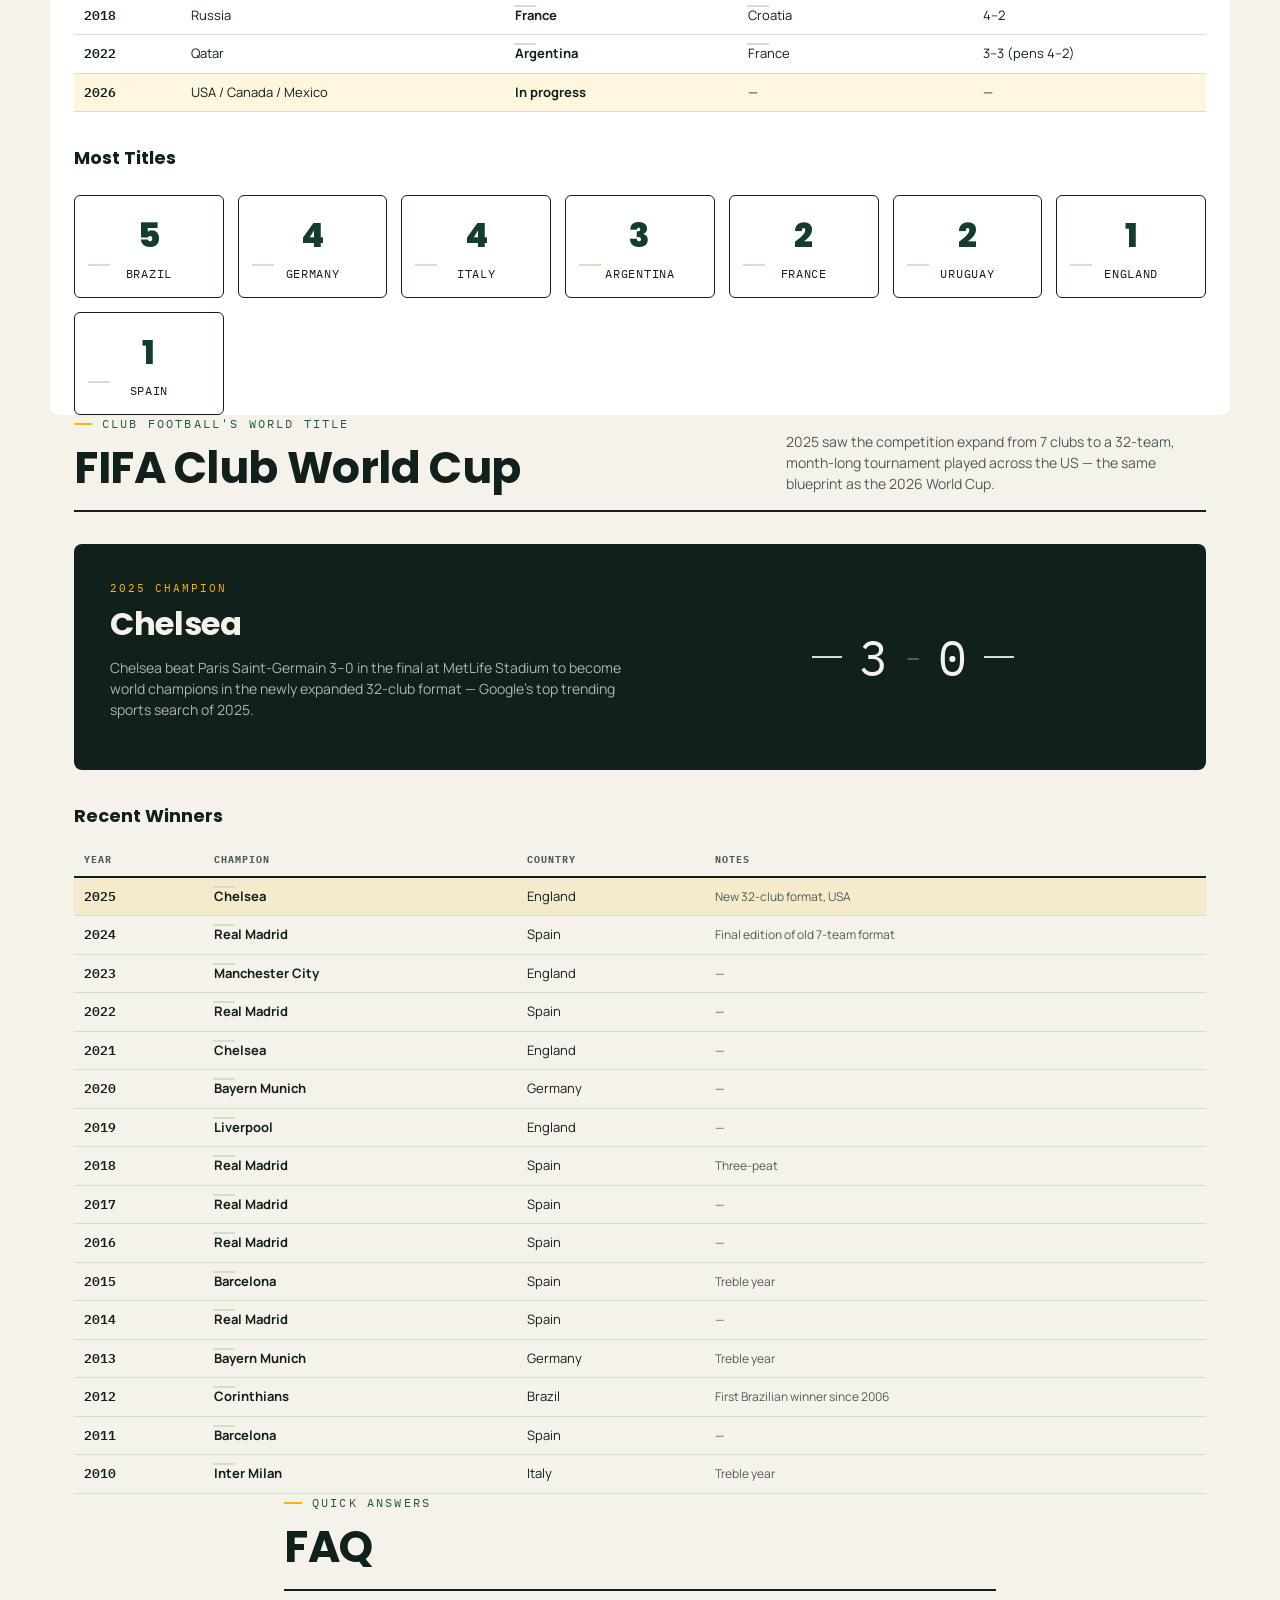
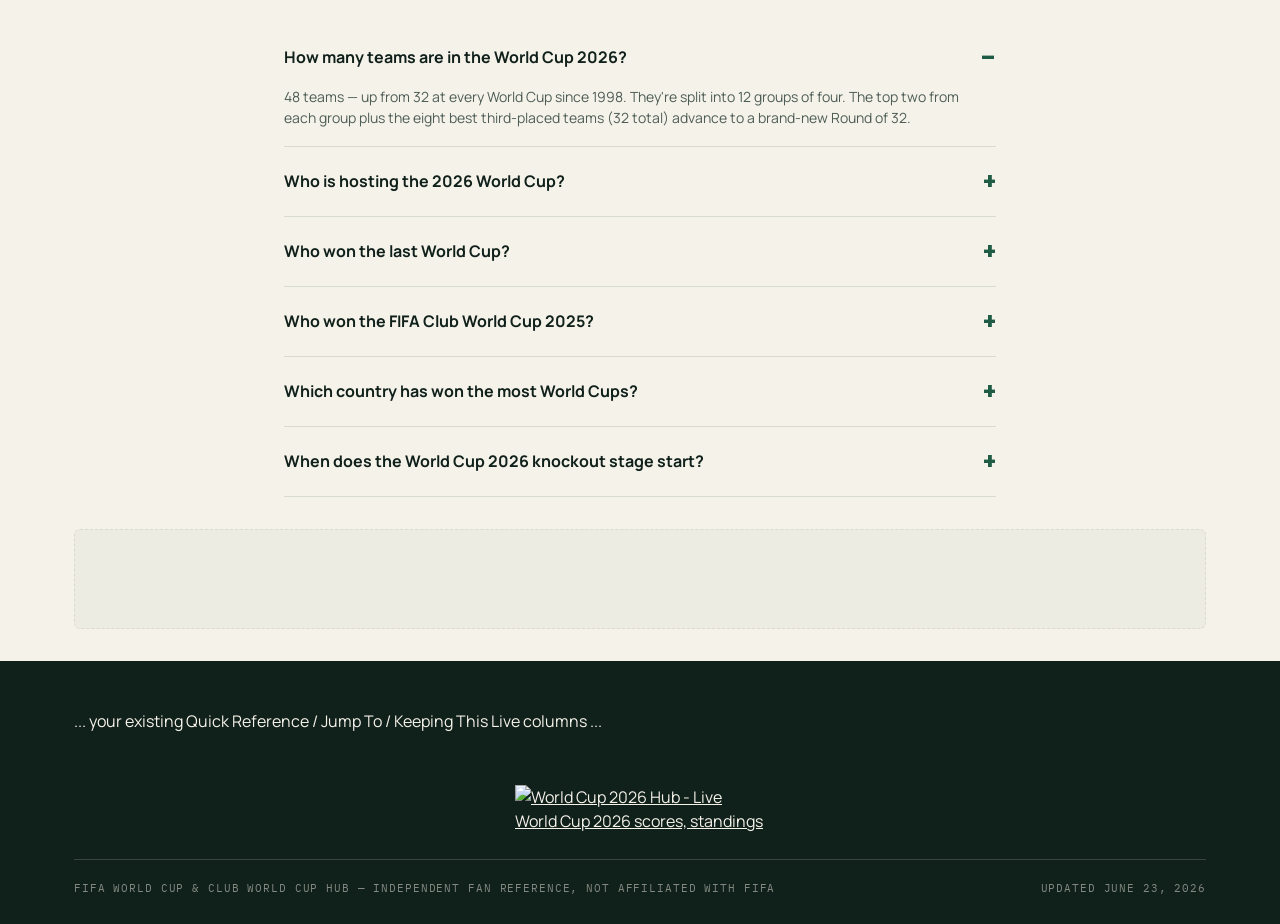
==== commit 6b3d8f1c: "Update footer date from June 13 to June 23, 2026" ====
--- a/index.html
+++ b/index.html
@@ -615,7 +615,7 @@
     </div>
     <div class="foot-bottom">
       <span>FIFA World Cup &amp; Club World Cup Hub — Independent fan reference, not affiliated with FIFA</span>
-      <span>Updated June 13, 2026</span>
+      <span>Updated June 23, 2026</span>
     </div>
   </div>
 </footer>
